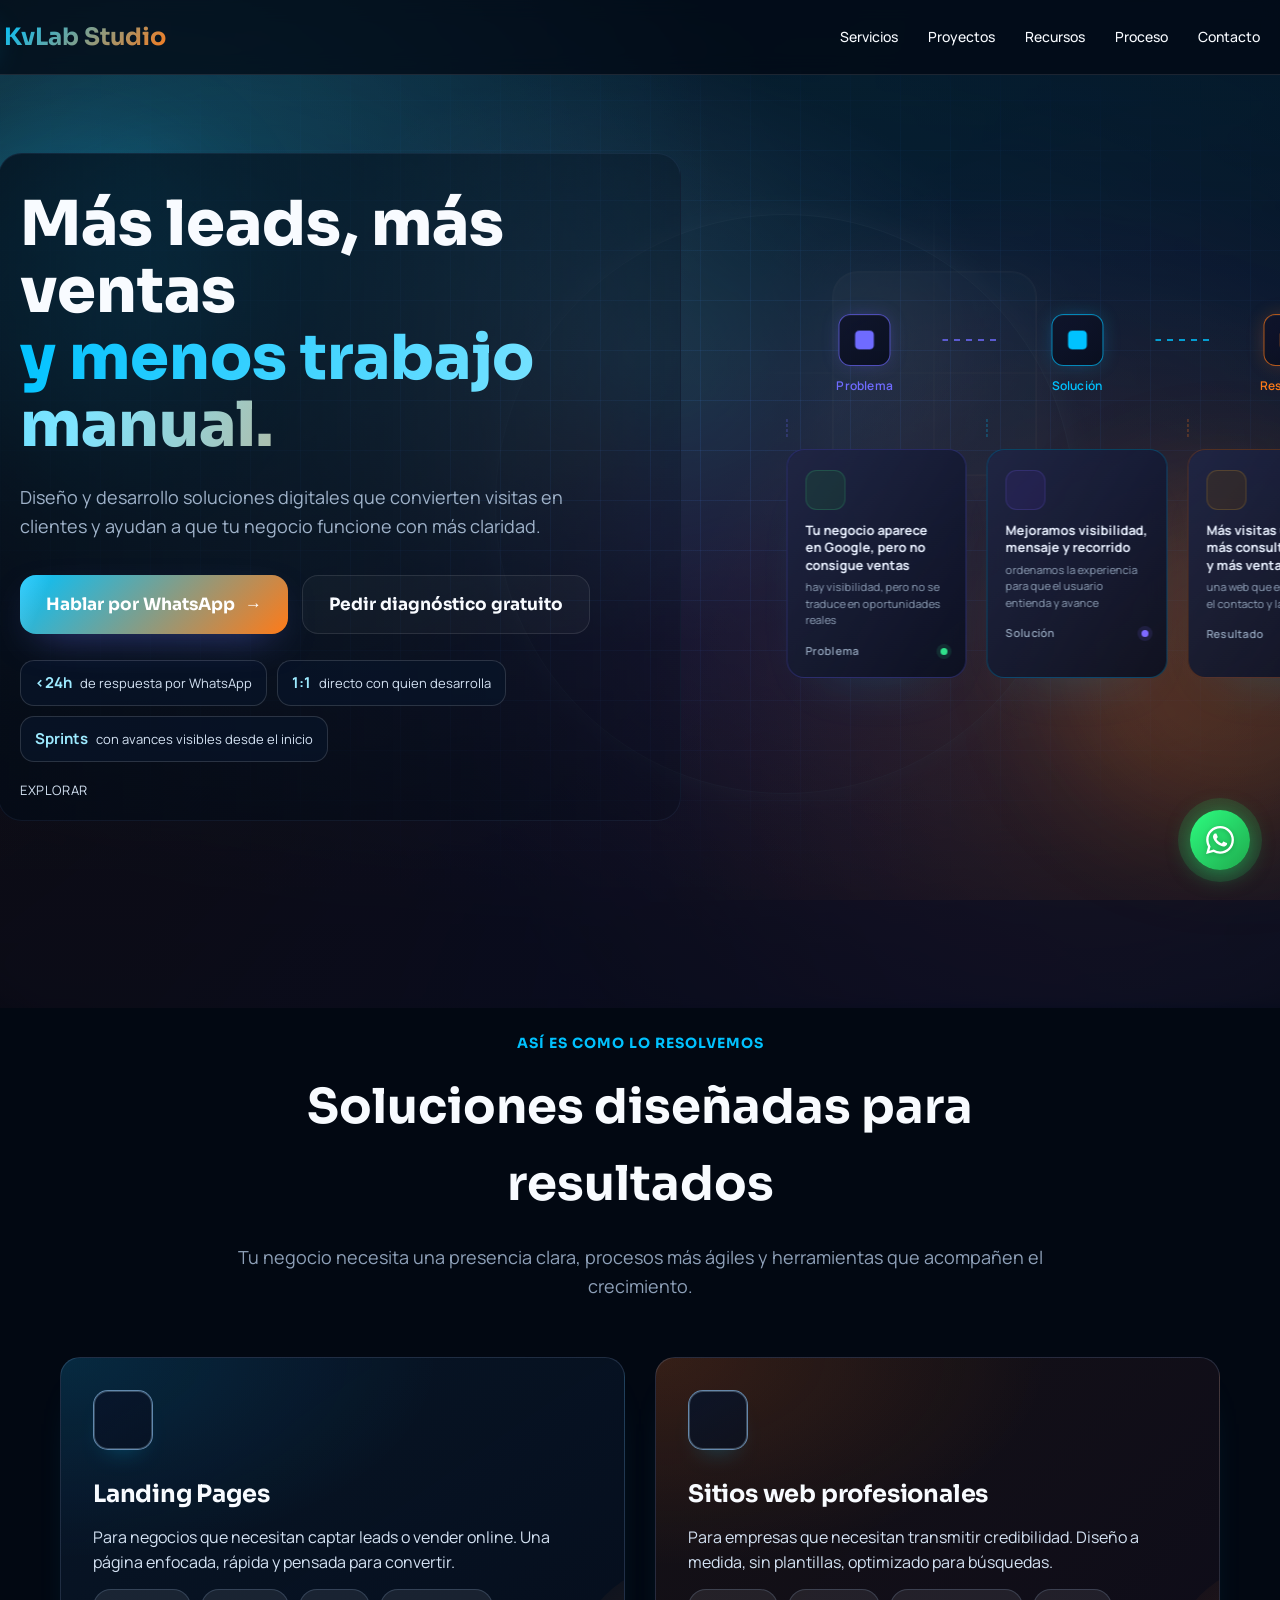
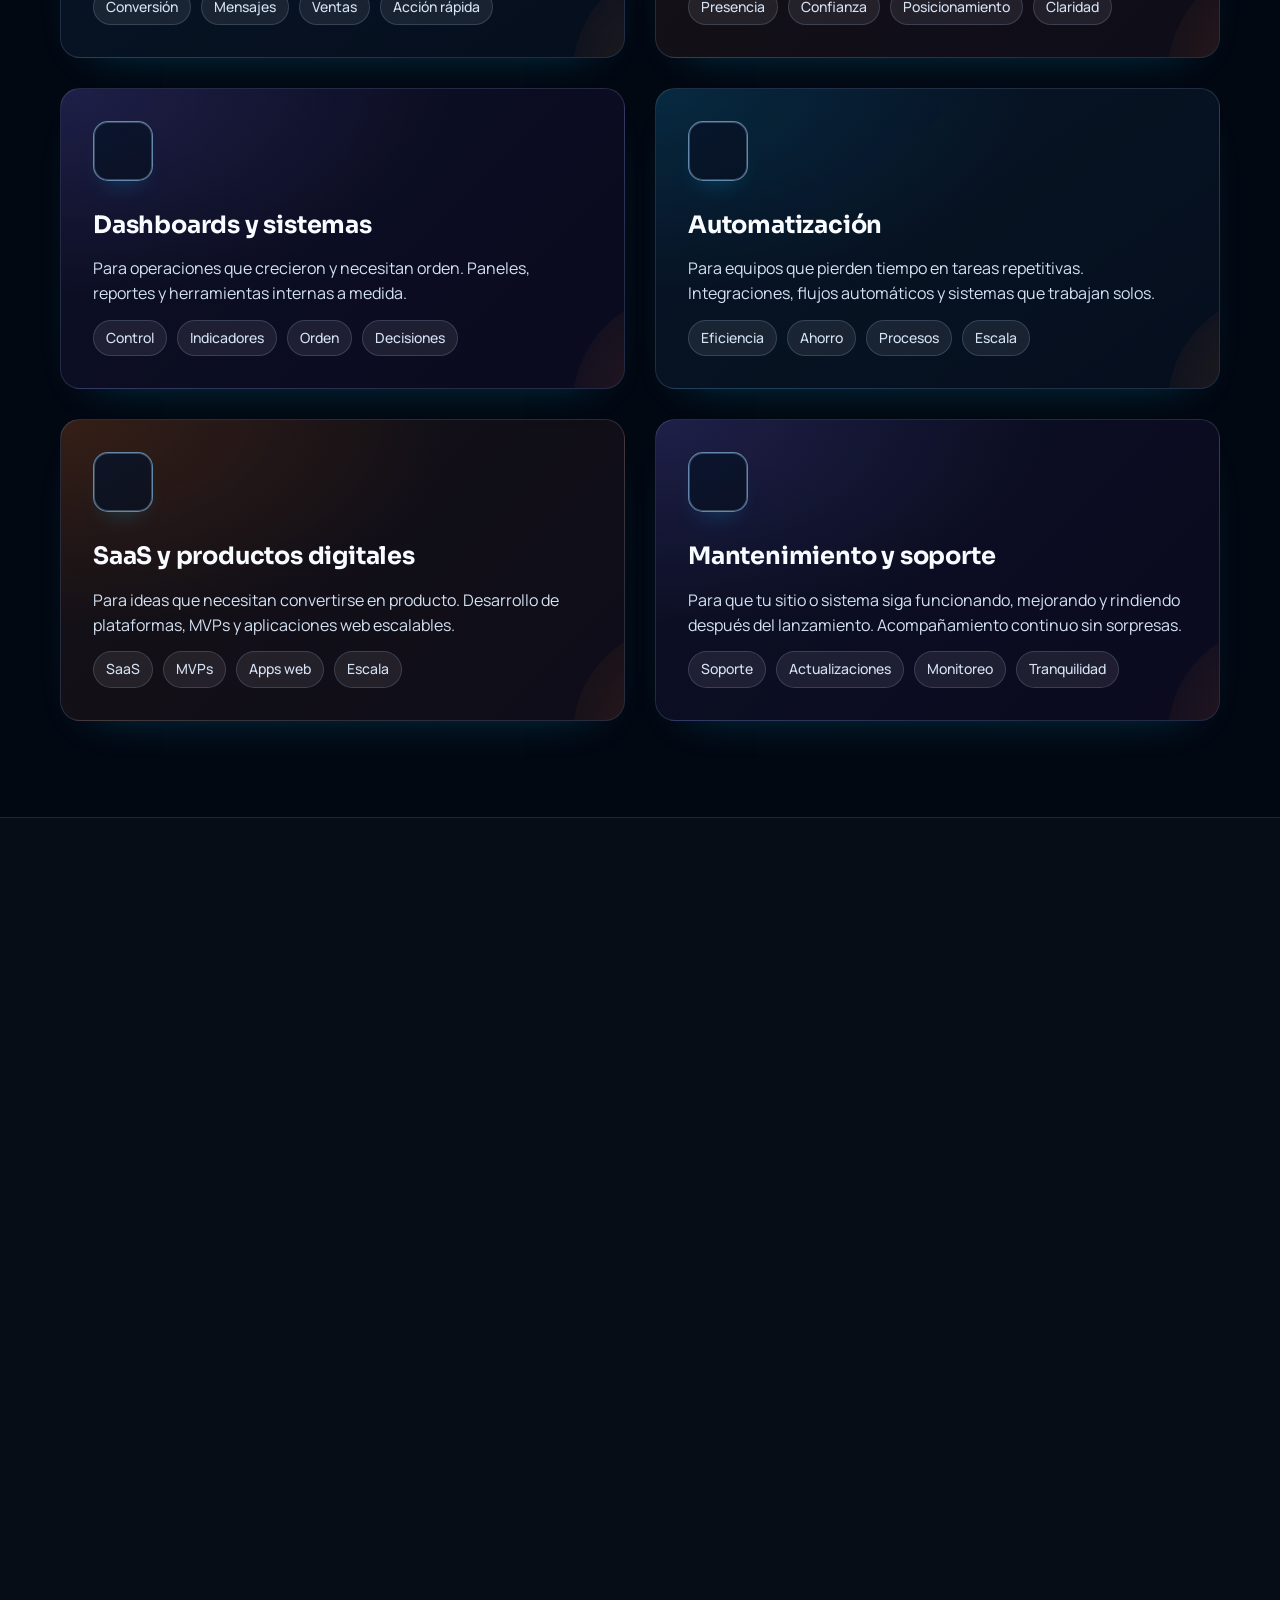
==== index.html @ 831f8405 "Harden contact form deployment" ====
﻿<!DOCTYPE html>
<html lang="es">
<head>
    <meta charset="UTF-8">
    <meta name="viewport" content="width=device-width, initial-scale=1.0">
    <title>Desarrollo web y landing pages en Buenos Aires | KvLab Studio</title>
    <meta name="description" content="Diseño y desarrollo de landing pages, sitios web, SaaS, sistemas digitales y soporte para negocios en Buenos Aires y Argentina. Respuesta en menos de 24 horas.">
    <meta name="robots" content="index, follow">
    <meta name="theme-color" content="#020617">
    <meta name="author" content="José Vargas, KvLab Studio">
    <link rel="canonical" href="https://kvlabstudio.com/">

    <!-- Open Graph -->
    <meta property="og:type" content="website">
    <meta property="og:locale" content="es_AR">
    <meta property="og:site_name" content="KvLab Studio">
    <meta property="og:title" content="Desarrollo web y landing pages en Buenos Aires | KvLab Studio">
    <meta property="og:description" content="Diseño y desarrollo de landing pages, sitios web, SaaS, sistemas digitales y soporte para negocios en Buenos Aires y Argentina. Respuesta en menos de 24 horas.">
    <meta property="og:url" content="https://kvlabstudio.com/">
    <meta property="og:image" content="https://kvlabstudio.com/images/og-kvlabstudio.png">
    <meta property="og:image:alt" content="KvLab Studio, desarrollo web, landing pages, SaaS y sistemas para negocios">
    <meta property="og:image:type" content="image/png">
    <meta property="og:image:width" content="1200">
    <meta property="og:image:height" content="630">

    <!-- Twitter -->
    <meta name="twitter:card" content="summary_large_image">
    <meta name="twitter:title" content="Desarrollo web y landing pages en Buenos Aires | KvLab Studio">
    <meta name="twitter:description" content="Diseño y desarrollo de landing pages, sitios web, SaaS, sistemas digitales y soporte para negocios en Buenos Aires y Argentina. Respuesta en menos de 24 horas.">
    <meta name="twitter:url" content="https://kvlabstudio.com/">
    <meta name="twitter:image" content="https://kvlabstudio.com/images/og-kvlabstudio.png">

    <meta name="format-detection" content="telephone=no">
    <link rel="icon" type="image/svg+xml" href="/images/kvlab-mark.svg">
    <link rel="shortcut icon" href="/images/kvlab-mark.svg">
    <link rel="apple-touch-icon" href="/images/kvlab-mark.svg">
    <link rel="sitemap" type="application/xml" title="Sitemap" href="/sitemap.xml">
    <link rel="preload" href="/fonts/manrope-latin.woff2" as="font" type="font/woff2" crossorigin>
    <link rel="preload" href="/fonts/sora-latin.woff2" as="font" type="font/woff2" crossorigin>
    <link rel="stylesheet" href="css/phosphor-regular.css">
    <link rel="stylesheet" href="css/styles.css">

    <!-- Google Analytics 4 -->
    <script async src="https://www.googletagmanager.com/gtag/js?id=G-ME85J1FH9J"></script>
    <script src="js/head.js"></script>

    <!-- Schema.org -->
    <script type="application/ld+json">
    {
      "@context": "https://schema.org",
      "@type": "ProfessionalService",
      "@id": "https://kvlabstudio.com/#professional-service",
      "name": "KvLab Studio",
      "url": "https://kvlabstudio.com/",
      "image": "https://kvlabstudio.com/images/og-kvlabstudio.png",
      "logo": "https://kvlabstudio.com/images/kvlab-mark.svg",
      "description": "Diseño y desarrollo de landing pages, sitios web, dashboards y automatizaciones para negocios en Buenos Aires y Argentina.",
      "telephone": "+54 9 11 2277-3720",
      "email": "hola@kvlabstudio.com",
      "address": {
        "@type": "PostalAddress",
        "addressLocality": "Buenos Aires",
        "addressCountry": "AR"
      },
      "founder": {
        "@type": "Person",
        "name": "José Vargas"
      },
      "contactPoint": {
        "@type": "ContactPoint",
        "telephone": "+54 9 11 2277-3720",
        "contactType": "sales",
        "availableLanguage": ["es"]
      },
      "serviceType": [
        "Desarrollo Web",
        "Landing Pages",
        "Sitios Web Profesionales",
        "Dashboards y sistemas",
        "Automatización",
        "SaaS y productos digitales",
        "Mantenimiento y soporte",
        "Optimización de procesos"
      ],
      "areaServed": [
        { "@type": "City", "name": "Buenos Aires" },
        { "@type": "Country", "name": "Argentina" },
        { "@type": "Country", "name": "Chile" },
        { "@type": "Country", "name": "Colombia" },
        { "@type": "Country", "name": "México" }
      ],
      "hasOfferCatalog": {
        "@type": "OfferCatalog",
        "name": "Servicios de KvLab Studio",
        "itemListElement": [
          { "@type": "Offer", "itemOffered": { "@type": "Service", "name": "Landing Pages" } },
          { "@type": "Offer", "itemOffered": { "@type": "Service", "name": "Sitios web profesionales" } },
          { "@type": "Offer", "itemOffered": { "@type": "Service", "name": "Dashboards y sistemas" } },
          { "@type": "Offer", "itemOffered": { "@type": "Service", "name": "Automatización de procesos" } },
          { "@type": "Offer", "itemOffered": { "@type": "Service", "name": "SaaS y productos digitales" } },
          { "@type": "Offer", "itemOffered": { "@type": "Service", "name": "Mantenimiento y soporte" } }
        ]
      },
      "sameAs": [
        "https://github.com/jrvmdev",
        "https://x.com/KvLabStudio",
        "https://www.instagram.com/kvlabstudio"
      ]
    }
    </script>
</head>
<body>
    <a class="skip-link" href="#main-content">Saltar al contenido principal</a>
    <nav aria-label="Navegación principal">
        <div class="nav-content">
            <a class="brand-lockup" href="#main-content" aria-label="Ir al inicio de KvLab Studio">
                <img class="brand-mark" src="/images/kvlab-mark.svg" alt="" aria-hidden="true" width="34" height="34">
                <span class="logo logo--full">KvLab Studio</span>
                <span class="logo logo--mobile">KvLab Studio</span>
                <span class="logo logo--compact">KvLab</span>
            </a>
            <ul class="nav-links">
                <li><a href="servicios.html">Servicios</a></li>
                <li><a href="#portfolio">Proyectos</a></li>
                <li><a href="recursos.html">Recursos</a></li>
                <li><a href="#proceso">Proceso</a></li>
                <li><a href="#contacto">Contacto</a></li>
            </ul>
            <button type="button" aria-label="Abrir menú" aria-expanded="false" class="mobile-menu-btn">&#9776;</button>
        </div>
    </nav>

    <main id="main-content">

    <!-- ===================== HERO ===================== -->
    <section class="hero">
        <div class="hero-grid"></div>
        <div class="hero-cinematic-bg" aria-hidden="true">
            <div class="hero-aurora"></div>
            <div class="hero-electric-arcs">
                <span class="hero-electric-arc hero-electric-arc--a"></span>
                <span class="hero-electric-arc hero-electric-arc--b"></span>
                <span class="hero-electric-arc hero-electric-arc--c"></span>
            </div>
            <div class="hero-power-core hero-power-core--main"></div>
            <div class="hero-power-core hero-power-core--secondary"></div>
            <div class="hero-power-pulse hero-power-pulse--a"></div>
            <div class="hero-power-pulse hero-power-pulse--b"></div>
            <div class="hero-power-pulse hero-power-pulse--c"></div>
            <div class="hero-power-sparks">
                <span class="hero-spark hero-spark--a"></span>
                <span class="hero-spark hero-spark--b"></span>
                <span class="hero-spark hero-spark--c"></span>
                <span class="hero-spark hero-spark--d"></span>
                <span class="hero-spark hero-spark--e"></span>
                <span class="hero-spark hero-spark--f"></span>
            </div>
            <div class="hero-power-scan"></div>
            <div class="hero-vignette"></div>
        </div>
        <div class="container">
            <div class="hero-layout">
                <div class="hero-content">
                    <h1>
                        Más leads, más ventas<br>
                        <span class="gradient-text">y menos trabajo manual.</span>
                    </h1>
                    <p>Diseño y desarrollo soluciones digitales que convierten visitas en clientes y ayudan a que tu negocio funcione con más claridad.</p>
                    <div class="cta-buttons">
                        <a href="https://wa.me/5491122773720?text=Hola%2C%20quiero%20mejorar%20mi%20negocio%20con%20una%20soluci%C3%B3n%20digital" class="btn btn-primary js-obf-wa" data-n="5491122773720" data-m="Hola, quiero mejorar mi negocio con una solución digital">
                            Hablar por WhatsApp
                            <span>&rarr;</span>
                        </a>
                        <a href="#contacto" class="btn btn-secondary">
                            Pedir diagnóstico gratuito
                        </a>
                    </div>
                    <div class="hero-proof" aria-label="Puntos clave de valor">
                        <div class="hero-proof-item"><strong>&lt;24h</strong><span>de respuesta por WhatsApp</span></div>
                        <div class="hero-proof-item"><strong>1:1</strong><span>directo con quien desarrolla</span></div>
                        <div class="hero-proof-item"><strong>Sprints</strong><span>con avances visibles desde el inicio</span></div>
                    </div>
                    <a class="hero-scroll-cue" href="#servicios" aria-label="Ir a servicios">
                        <span>Explorar</span>
                        <i class="ph ph-arrow-down"></i>
                    </a>
                </div>
                <aside class="hero-showcase" aria-label="Resumen de proyectos y disponibilidad">
                    <div class="hero-node-row" aria-hidden="true">
                        <div class="hero-node-col">
                            <div class="hero-system-mini-node hero-system-mini-node--client">
                                <span class="hero-system-mini-node__halo"></span>
                                <span class="hero-system-mini-node__outer"></span>
                                <span class="hero-system-mini-node__inner"></span>
                            </div>
                            <span class="hero-system-mini-label">Problema</span>
                        </div>
                        <div class="hero-node-connector hero-node-connector--a"></div>
                        <div class="hero-node-col">
                            <div class="hero-system-mini-node hero-system-mini-node--system">
                                <span class="hero-system-mini-node__halo"></span>
                                <span class="hero-system-mini-node__outer"></span>
                                <span class="hero-system-mini-node__inner"></span>
                            </div>
                            <span class="hero-system-mini-label">Solución</span>
                        </div>
                        <div class="hero-node-connector hero-node-connector--b"></div>
                        <div class="hero-node-col">
                            <div class="hero-system-mini-node hero-system-mini-node--result">
                                <span class="hero-system-mini-node__halo"></span>
                                <span class="hero-system-mini-node__outer"></span>
                                <span class="hero-system-mini-node__inner"></span>
                            </div>
                            <span class="hero-system-mini-label">Resultado</span>
                        </div>
                    </div>

                    <div class="hero-card-grid">
                        <div class="hero-card-col">
                            <div class="hero-card-line hero-card-line--problem"></div>
                            <article class="hero-badge-card hero-badge-card--problem glass-card-hero">
                                <span class="hero-badge-icon hero-badge-icon--success"><i class="ph ph-check"></i></span>
                                <div class="hero-badge-copy">
                                    <strong>Tu negocio aparece en Google, pero no consigue ventas</strong>
                                    <span>hay visibilidad, pero no se traduce en oportunidades reales</span>
                                </div>
                                <div class="hero-badge-card-footer">
                                    <span class="hero-badge-label hero-badge-label--problem">Problema</span>
                                    <span class="hero-badge-pulse hero-badge-pulse--success"></span>
                                </div>
                            </article>
                        </div>

                        <div class="hero-card-col">
                            <div class="hero-card-line hero-card-line--solution"></div>
                            <article class="hero-badge-card hero-badge-card--solution glass-card-hero">
                                <span class="hero-badge-icon hero-badge-icon--primary"><i class="ph ph-file-text"></i></span>
                                <div class="hero-badge-copy">
                                    <strong>Mejoramos visibilidad, mensaje y recorrido</strong>
                                    <span>ordenamos la experiencia para que el usuario entienda y avance</span>
                                </div>
                                <div class="hero-badge-card-footer">
                                    <span class="hero-badge-label hero-badge-label--solution">Solución</span>
                                    <span class="hero-badge-pulse hero-badge-pulse--primary"></span>
                                </div>
                            </article>
                        </div>

                        <div class="hero-card-col">
                            <div class="hero-card-line hero-card-line--result"></div>
                            <article class="hero-badge-card hero-badge-card--result glass-card-hero">
                                <span class="hero-badge-icon hero-badge-icon--accent"><i class="ph ph-clock-countdown"></i></span>
                                <div class="hero-badge-copy">
                                    <strong>Más visitas útiles, más consultas y más ventas</strong>
                                    <span>una web que empuja mejor el contacto y la decisión</span>
                                </div>
                                <div class="hero-badge-card-footer">
                                    <span class="hero-badge-label hero-badge-label--result">Resultado</span>
                                    <span class="hero-badge-pulse hero-badge-pulse--accent"></span>
                                </div>
                            </article>
                        </div>
                    </div>
                </aside>
            </div>
        </div>
    </section>

    <!-- ===================== SERVICIOS ===================== -->
    <section class="section" id="servicios">
        <div class="container">
            <div class="section-header">
                <div class="section-tag">Así es como lo resolvemos</div>
                <h2>Soluciones diseñadas para resultados</h2>
                <p>Tu negocio necesita una presencia clara, procesos más ágiles y herramientas que acompañen el crecimiento.</p>
            </div>
            <div class="services-grid">
                <div class="service-card">
                    <div class="service-icon"><i class="ph ph-code"></i></div>
                    <h3>Landing Pages</h3>
                    <p>Para negocios que necesitan captar leads o vender online. Una página enfocada, rápida y pensada para convertir.</p>
                    <div class="service-chips"><span>Conversión</span><span>Mensajes</span><span>Ventas</span><span>Acción rápida</span></div>
                </div>

                <div class="service-card">
                    <div class="service-icon"><i class="ph ph-robot"></i></div>
                    <h3>Sitios web profesionales</h3>
                    <p>Para empresas que necesitan transmitir credibilidad. Diseño a medida, sin plantillas, optimizado para búsquedas.</p>
                    <div class="service-chips"><span>Presencia</span><span>Confianza</span><span>Posicionamiento</span><span>Claridad</span></div>
                </div>

                <div class="service-card">
                    <div class="service-icon"><i class="ph ph-gear-six"></i></div>
                    <h3>Dashboards y sistemas</h3>
                    <p>Para operaciones que crecieron y necesitan orden. Paneles, reportes y herramientas internas a medida.</p>
                    <div class="service-chips"><span>Control</span><span>Indicadores</span><span>Orden</span><span>Decisiones</span></div>
                </div>

                <div class="service-card">
                    <div class="service-icon"><i class="ph ph-layout"></i></div>
                    <h3>Automatización</h3>
                    <p>Para equipos que pierden tiempo en tareas repetitivas. Integraciones, flujos automáticos y sistemas que trabajan solos.</p>
                    <div class="service-chips"><span>Eficiencia</span><span>Ahorro</span><span>Procesos</span><span>Escala</span></div>
                </div>

                <div class="service-card">
                    <div class="service-icon"><i class="ph ph-rocket-launch"></i></div>
                    <h3>SaaS y productos digitales</h3>
                    <p>Para ideas que necesitan convertirse en producto. Desarrollo de plataformas, MVPs y aplicaciones web escalables.</p>
                    <div class="service-chips"><span>SaaS</span><span>MVPs</span><span>Apps web</span><span>Escala</span></div>
                </div>

                <div class="service-card">
                    <div class="service-icon"><i class="ph ph-shield-check"></i></div>
                    <h3>Mantenimiento y soporte</h3>
                    <p>Para que tu sitio o sistema siga funcionando, mejorando y rindiendo después del lanzamiento. Acompañamiento continuo sin sorpresas.</p>
                    <div class="service-chips"><span>Soporte</span><span>Actualizaciones</span><span>Monitoreo</span><span>Tranquilidad</span></div>
                </div>
            </div>
        </div>
    </section>

    <!-- ===================== PORTFOLIO ===================== -->
    <section class="section portfolio-section" id="portfolio">
        <div class="container">
            <div class="section-header">
                <h2>Proyectos reales con foco en resultados</h2>
                <p>Cada caso muestra el problema, la solución aplicada y el cambio que buscó generar en el negocio.</p>
            </div>
            <div class="portfolio-grid">

                <!-- Sentinl Commerce, destacado -->
                <article class="portfolio-card portfolio-card--featured portfolio-card--featured-static">
                    <div class="portfolio-media">
                        <img class="portfolio-image portfolio-image--sentinl" src="/images/sentinl-commerce.webp" alt="Sentinl Commerce, dashboard de alertas B2B" loading="lazy">
                        <div class="portfolio-state">Caso destacado · 2026</div>
                    </div>
                    <div class="portfolio-body">
                        <h3 class="portfolio-feature-title">Sentinl Commerce, inteligencia predictiva B2B</h3>
                        <p>Permite anticipar faltantes, priorizar acciones y responder más rápido con alertas automáticas y visibilidad clara del negocio.</p>
                        <div class="portfolio-tags portfolio-tags--featured">
                            <span>Menos quiebres</span><span>Alertas útiles</span><span>Decisiones rápidas</span><span>Control operativo</span><span>Escala</span>
                        </div>
                        <div class="portfolio-feature-summary">
                            <div class="portfolio-feature-summary__item">
                                <span>Problema</span>
                                <p>Seguimiento manual y reacción tardía.</p>
                            </div>
                            <div class="portfolio-feature-summary__item">
                                <span>Solución</span>
                                <p>Alertas claras y prioridades visibles.</p>
                            </div>
                            <div class="portfolio-feature-summary__item">
                                <span>Impacto</span>
                                <p>Más control con el mismo equipo.</p>
                            </div>
                        </div>
                        <a href="#contacto" class="portfolio-feature-cta">Quiero un sistema así</a>
                    </div>
                </article>

                <!-- Academia -->
                <article class="portfolio-card" data-project="academia" tabindex="0" aria-label="Abrir detalle de Academia">
                    <div class="portfolio-media">
                        <img class="portfolio-image" src="/images/academia.webp" alt="Academia, talento venezolano" loading="lazy">
                        <div class="portfolio-state">Academia · Scouting</div>
                    </div>
                    <div class="portfolio-body">
                        <h3>Academia, talento venezolano</h3>
                        <p>Una presencia digital clara para presentar talento con mayor confianza, mejor narrativa y una propuesta lista para compartir.</p>
                        <p class="portfolio-note">Ideal para mostrar oferta, generar confianza rápida y compartir la propuesta sin depender de explicaciones manuales.</p>
                        <div class="portfolio-tags"><span>Presentación clara</span><span>Mejor narrativa</span><span>Confianza inicial</span></div>
                        <button type="button" class="portfolio-trigger">Ver detalle del caso</button>
                    </div>
                </article>

                <!-- Sentinl Narrativa -->
                <article class="portfolio-card" data-project="sentinl-narrativa" tabindex="0" aria-label="Abrir detalle de Sentinl Narrativa">
                    <div class="portfolio-media">
                        <img class="portfolio-image" src="/images/sentinl-narrativa.webp" alt="Sentinl Narrativa, brand scan en tiempo real" loading="lazy">
                        <div class="portfolio-state">Brand Scan · Live</div>
                    </div>
                    <div class="portfolio-body">
                        <h3>Sentinl Narrativa, brand scan en tiempo real</h3>
                        <p>Centraliza señales del mercado para detectar tendencias, entender contexto y actuar con información más útil.</p>
                        <div class="portfolio-tags">
                            <span>Contexto en vivo</span><span>Lectura rápida</span><span>Señales útiles</span><span>Monitoreo continuo</span>
                        </div>
                        <button type="button" class="portfolio-trigger">Ver detalle del caso</button>
                    </div>
                </article>

                <!-- Threat Intelligence -->
                <article class="portfolio-card" data-project="threat-intelligence" tabindex="0" aria-label="Abrir detalle de Threat Intelligence">
                    <div class="portfolio-media">
                        <img class="portfolio-image" src="/images/threat-intelligence.webp" alt="Threat Intelligence, mapa de amenazas en vivo" loading="lazy">
                        <div class="portfolio-state">Mapa en vivo</div>
                    </div>
                    <div class="portfolio-body">
                        <h3>Threat Intelligence, mapa de amenazas en vivo</h3>
                        <p>Convierte grandes volúmenes de información en una lectura clara para monitorear, priorizar y decidir más rápido.</p>
                        <div class="portfolio-tags"><span>Visibilidad en vivo</span><span>Priorización</span><span>Lectura clara</span></div>
                        <button type="button" class="portfolio-trigger">Ver detalle del caso</button>
                    </div>
                </article>

                <!-- Clínica Dental -->
                <article class="portfolio-card" data-project="clinica-dental" tabindex="0" aria-label="Abrir detalle de Clínica Dental">
                    <div class="portfolio-media">
                        <img class="portfolio-image" src="/images/clinica-dental.webp" alt="Clínica Dental, landing de alta conversión" loading="lazy">
                        <div class="portfolio-state">Landing · Salud</div>
                    </div>
                    <div class="portfolio-body">
                        <h3>Clínica Dental, turnos y captación</h3>
                        <p>Una landing enfocada en generar consultas, ordenar la decisión del usuario y facilitar la reserva de turnos.</p>
                        <p class="portfolio-note">Pensada para que el paciente entienda rápido, confíe y llegue al contacto sin perderse en el camino.</p>
                        <div class="portfolio-tags"><span>Más consultas</span><span>Turnos simples</span><span>SEO local</span></div>
                        <button type="button" class="portfolio-trigger">Ver detalle del caso</button>
                    </div>
                </article>

                <!-- Propi360 -->
                <article class="portfolio-card" data-project="propi360" tabindex="0" aria-label="Abrir detalle de Propi360">
                    <div class="portfolio-media">
                        <img class="portfolio-image" src="/images/propi360.webp" alt="Propi360, panel multi-tenant con métricas" loading="lazy">
                        <div class="portfolio-state">Multi-tenant · Admin</div>
                    </div>
                    <div class="portfolio-body">
                        <h3>Propi360, panel multi-tenant</h3>
                        <p>Reúne métricas clave y tareas operativas en un solo lugar para dar visibilidad y mejorar la gestión diaria.</p>
                        <div class="portfolio-tags"><span>Visibilidad total</span><span>Gestión diaria</span><span>Control centralizado</span></div>
                        <button type="button" class="portfolio-trigger">Ver detalle del caso</button>
                    </div>
                </article>

                <!-- Arcana Noir -->
                <article class="portfolio-card" data-project="arcana-noir" tabindex="0" aria-label="Abrir detalle de Arcana Noir">
                    <div class="portfolio-media">
                        <img class="portfolio-image" src="/images/arcana-noir.webp" alt="Arcana Noir, landing premium de tarot" loading="lazy">
                        <div class="portfolio-state">Landing · Boutique</div>
                    </div>
                    <div class="portfolio-body">
                        <h3>Arcana Noir, tarot premium</h3>
                        <p>Una experiencia premium que transmite valor, diferencia la marca y convierte interés en conversaciones.</p>
                        <div class="portfolio-tags"><span>Marca premium</span><span>Más confianza</span><span>Conversaciones directas</span></div>
                        <button type="button" class="portfolio-trigger">Ver detalle del caso</button>
                    </div>
                </article>

                <!-- Elite Voyages -->
                <article class="portfolio-card" data-project="elite-voyages" tabindex="0" aria-label="Abrir detalle de Elite Voyages">
                    <div class="portfolio-media">
                        <img class="portfolio-image" src="/images/elite-voyages.webp" alt="Elite Voyages, landing de agencia de viajes" loading="lazy">
                        <div class="portfolio-state">Landing · Travel</div>
                    </div>
                    <div class="portfolio-body">
                        <h3>Elite Voyages, agencia boutique</h3>
                        <p>Una propuesta premium orientada a captar leads de mayor intención con un recorrido claro y confiable.</p>
                        <div class="portfolio-tags"><span>Leads premium</span><span>Recorrido claro</span><span>Confianza rápida</span></div>
                        <button type="button" class="portfolio-trigger">Ver detalle del caso</button>
                    </div>
                </article>

                <!-- NeuroBalance -->
                <article class="portfolio-card" data-project="neuro-balance" tabindex="0" aria-label="Abrir detalle de NeuroBalance">
                    <div class="portfolio-media">
                        <img class="portfolio-image" src="/images/neuro_balance.webp" alt="NeuroBalance, landing de bienestar mental" loading="lazy">
                        <div class="portfolio-state">Landing · Wellness</div>
                    </div>
                    <div class="portfolio-body">
                        <h3>NeuroBalance, tomos de bienestar mental</h3>
                        <p>Una landing pensada para vender guías digitales con narrativa clara, confianza y CTA directo a WhatsApp.</p>
                        <div class="portfolio-tags"><span>Venta digital</span><span>CTA directo</span><span>Narrativa clara</span></div>
                        <button type="button" class="portfolio-trigger">Ver detalle del caso</button>
                    </div>
                </article>
            </div>
        </div>
    </section>

    <div class="portfolio-modal" id="portfolioModal" aria-hidden="true">
        <div class="portfolio-modal__backdrop" data-modal-close></div>
        <div class="portfolio-modal__dialog" role="dialog" aria-modal="true" aria-labelledby="portfolioModalTitle">
            <button type="button" class="portfolio-modal__close" data-modal-close aria-label="Cerrar detalle del proyecto">
                <i class="ph ph-x"></i>
            </button>
            <div class="portfolio-modal__topline" id="portfolioModalState"></div>
            <h3 id="portfolioModalTitle"></h3>
            <p class="portfolio-modal__summary" id="portfolioModalSummary"></p>
            <div class="portfolio-modal__grid">
                <div>
                    <span class="portfolio-modal__label">Problema</span>
                    <p id="portfolioModalProblem"></p>
                </div>
                <div>
                    <span class="portfolio-modal__label">Solución</span>
                    <p id="portfolioModalSolution"></p>
                </div>
                <div>
                    <span class="portfolio-modal__label">Resultado</span>
                    <p id="portfolioModalResult"></p>
                </div>
            </div>
            <div class="portfolio-modal__actions">
                <a id="portfolioModalLink" class="btn btn-secondary" target="_blank" rel="noopener noreferrer" hidden>Visitar proyecto</a>
                <a href="#contacto" class="btn btn-primary" data-modal-close>Quiero algo así</a>
            </div>
        </div>
    </div>

    <!-- ===================== PROCESO ===================== -->
    <section class="section process-section" id="proceso">
        <div class="container">
                <div class="section-header">
                    <div class="section-tag">Esto es lo que cambia</div>
                    <h2>¿Qué cambia cuando trabajás con nosotros?</h2>
                    <p>El impacto se ve en captación, ventas, organización y capacidad para decidir mejor, con ejemplos concretos del tipo de trabajo que hacemos.</p>
                </div>
                <div class="process-grid">
                    <div class="process-step">
                        <div class="step-number">01</div>
                        <h3>Más leads cualificados</h3>
                        <p>Tu propuesta se entiende mejor desde el primer scroll, y el contacto llega con más intención de compra en lugar de solo preguntar precio.</p>
                    </div>
                    <div class="process-step">
                        <div class="step-number">02</div>
                        <h3>Más ventas sin aumentar esfuerzo</h3>
                        <p>La web y los procesos trabajan a favor del negocio para convertir mejor con el mismo equipo, como en casos orientados a reservas y captación.</p>
                    </div>
                    <div class="process-step">
                        <div class="step-number">03</div>
                        <h3>Procesos más rápidos y organizados</h3>
                        <p>Menos tareas repetitivas, menos errores y más tiempo para enfocarse en crecer, con alertas y automatizaciones que reducen trabajo manual.</p>
                    </div>
                    <div class="process-step">
                        <div class="step-number">04</div>
                        <h3>Información clara para tomar decisiones</h3>
                        <p>Mayor visibilidad del negocio para actuar con criterio y no por intuición, centralizando métricas y prioridades en un solo lugar.</p>
                    </div>
                </div>
        </div>
    </section>

    <!-- ===================== SOBRE ===================== -->
    <section class="section about-section" id="sobre">
        <div class="container">
            <div class="about-content">
                <div class="about-text">
                    <div class="section-tag">Enfoque</div>
                    <h2>Trabajo directo para negocios que necesitan claridad y resultados</h2>
                    <p>Soy José Vargas, desarrollador en Buenos Aires, y trabajo con negocios que necesitan vender mejor, ordenar la operación y avanzar con una presencia digital más sólida.</p>
                    <p>Mi enfoque combina criterio de negocio, ejecución cuidada y un proceso claro para que cada entrega tenga sentido comercial antes de sumar complejidad técnica.</p>
                    <div class="about-features">
                        <div class="about-feature">
                            <span class="feature-icon"><i class="ph ph-check"></i></span>
                            <span>Soluciones pensadas para atraer clientes y mejorar resultados</span>
                        </div>
                        <div class="about-feature">
                            <span class="feature-icon"><i class="ph ph-check"></i></span>
                            <span>Sistemas que optimizan tu negocio y reducen tareas manuales</span>
                        </div>
                        <div class="about-feature">
                            <span class="feature-icon"><i class="ph ph-check"></i></span>
                            <span>Un proceso claro, con foco en prioridades y decisiones concretas</span>
                        </div>
                        <div class="about-feature">
                            <span class="feature-icon"><i class="ph ph-check"></i></span>
                            <span>Comunicación directa y seguimiento cercano en cada etapa</span>
                        </div>
                    </div>
                </div>
                <div class="about-images">
                    <div class="about-placeholder">
                        <div class="about-gridfx" aria-hidden="true"></div>
                        <div class="about-circuit-layer" aria-hidden="true">
                            <span class="about-circuit about-circuit--h1"></span>
                            <span class="about-circuit about-circuit--h2"></span>
                            <span class="about-circuit about-circuit--h3"></span>
                            <span class="about-circuit about-circuit--v1"></span>
                            <span class="about-circuit about-circuit--v2"></span>
                            <span class="about-circuit about-circuit--v3"></span>
                            <span class="about-circuit about-circuit--diag1"></span>
                            <span class="about-circuit about-circuit--diag2"></span>
                            <span class="about-circuit-node about-circuit-node--a"></span>
                            <span class="about-circuit-node about-circuit-node--b"></span>
                            <span class="about-circuit-node about-circuit-node--c"></span>
                            <span class="about-circuit-node about-circuit-node--d"></span>
                            <span class="about-circuit-node about-circuit-node--e"></span>
                        </div>
                        <div class="about-glow about-glow--a" data-depth="0.06" aria-hidden="true"></div>
                        <div class="about-glow about-glow--b" data-depth="0.1" aria-hidden="true"></div>
                        <div class="about-pill about-pill--left" data-depth="0.18">Entregas por etapas</div>
                        <div class="about-pill about-pill--right" data-depth="0.14">Arquitectura escalable</div>
                        <div class="about-orbit about-orbit--outer" data-depth="0.1" aria-hidden="true">
                            <span class="orbit-node orbit-node--a"></span>
                            <span class="orbit-node orbit-node--b"></span>
                        </div>
                        <div class="about-orbit about-orbit--inner" data-depth="0.13" aria-hidden="true"></div>
                        <div class="about-core" data-depth="0.22">
                            <div class="chip-shell" aria-hidden="true">
                                <div class="chip-halo"></div>
                                <div class="chip-core"><div class="chip-grid"></div></div>
                                <div class="chip-pins chip-pins--top"></div>
                                <div class="chip-pins chip-pins--right"></div>
                                <div class="chip-pins chip-pins--bottom"></div>
                                <div class="chip-pins chip-pins--left"></div>
                            </div>
                        </div>
                        <div class="about-status about-status--left" data-depth="0.12">
                            <span>Velocidad de entrega</span>
                            <strong>92%</strong>
                            <div class="status-bar"><b class="status-bar__fill status-bar__fill--delivery"></b></div>
                        </div>
                        <div class="about-status about-status--right" data-depth="0.16">
                            <span>QA antes de publicar</span>
                            <strong>QA+</strong>
                            <div class="status-bar"><b class="status-bar__fill status-bar__fill--qa"></b></div>
                        </div>
                        <div class="about-micro-metrics" data-depth="0.09">
                            <div><strong>&lt;24h</strong><span>respuesta en días hábiles</span></div>
                            <div><strong>QA+</strong><span>validación técnica antes de publicar</span></div>
                            <div><strong>1:1</strong><span>seguimiento directo durante el proyecto</span></div>
                        </div>
                    </div>
                </div>
            </div>
        </div>
    </section>

    <!-- ===================== FAQ ===================== -->
    <section class="section faq-section">
        <div class="container">
            <div class="section-header">
                <div class="section-tag">FAQ</div>
                <h2>Preguntas frecuentes</h2>
                <p>Respuestas breves para avanzar con claridad y sin fricción.</p>
            </div>
            <div class="faq-grid">
                <div class="faq-item">
                    <h3>¿Cuánto tiempo toma desarrollar un proyecto?</h3>
                    <p>Depende del alcance. En la primera conversación te indico qué conviene hacer primero, cuánto puede tomar y cómo priorizar para ver resultados antes.</p>
                </div>
                <div class="faq-item">
                    <h3>¿Cómo funciona el proceso de cotización?</h3>
                    <p>Analizo tu caso, detecto oportunidades de mejora y te propongo un camino claro con alcance, tiempos y próximos pasos.</p>
                </div>
                <div class="faq-item">
                    <h3>¿Ofrecés soporte después del lanzamiento?</h3>
                    <p>Sí. Acompaño la implementación para que la solución siga funcionando, mejorando y generando resultados.</p>
                </div>
                <div class="faq-item">
                    <h3>¿Trabajás con startups o solo con empresas grandes?</h3>
                    <p>Trabajo con vos si necesitás mejorar tu presencia digital, captar más clientes o ganar eficiencia operativa.</p>
                </div>
                <div class="faq-item">
                    <h3>¿Qué tipo de soluciones desarrollás?</h3>
                    <p>Landing pages, sitios web profesionales, dashboards, sistemas internos, automatizaciones, SaaS, productos digitales, mantenimiento y soporte orientados a ventas, control y optimización.</p>
                </div>
                <div class="faq-item">
                    <h3>¿Puedo ver el progreso durante el desarrollo?</h3>
                    <p>Sí. Vas viendo avances claros, decisiones importantes y próximos pasos para que el proyecto mantenga dirección y velocidad.</p>
                </div>
            </div>
        </div>
    </section>

    <!-- ===================== CONTACTO ===================== -->
    <section class="cta-section" id="contacto">
        <div class="container">
            <div class="contact-wrapper">
                <div class="contact-info">
                    <h2>Contame qué querés mejorar y te digo por dónde empezar.</h2>
                    <p>Revisamos tu caso, detectamos oportunidades concretas y definimos el primer paso con criterio de negocio.</p>
                    <div class="contact-methods">
                        <div class="contact-method">
                            <span class="method-icon"><i class="ph ph-envelope-simple"></i></span>
                            <div>
                                <div class="method-label">Email</div>
                                <a href="mailto:hola@kvlabstudio.com" class="js-obf-email" data-u="hola" data-d="kvlabstudio" data-t="com">hola@kvlabstudio.com</a>
                            </div>
                        </div>
                        <div class="contact-method">
                            <span class="method-icon"><i class="ph ph-whatsapp-logo"></i></span>
                            <div>
                                <div class="method-label">WhatsApp</div>
                                <a href="https://wa.me/5491122773720" class="js-obf-wa" data-n="5491122773720">Abrir chat directo</a>
                            </div>
                        </div>
                        <div class="contact-method">
                            <span class="method-icon"><i class="ph ph-clock"></i></span>
                            <div>
                                <div class="method-label">Tiempo de respuesta</div>
                                <span>Menos de 24 horas hábiles</span>
                            </div>
                        </div>
                        <div class="contact-method">
                            <span class="method-icon"><i class="ph ph-map-pin"></i></span>
                            <div>
                                <div class="method-label">Base</div>
                                <span>Buenos Aires, Argentina</span>
                            </div>
                        </div>
                    </div>
                </div>
                <div class="contact-form-container">
                    <form class="contact-form" id="contactForm">
                        <div class="form-group">
                            <label for="name">Nombre completo</label>
                            <input type="text" id="name" name="name" required placeholder="Tu nombre" autocomplete="name">
                        </div>
                        <div class="form-group">
                            <label for="email">Email</label>
                            <input type="email" id="email" name="email" required placeholder="tu@email.com" autocomplete="email">
                        </div>
                        <div class="form-group">
                            <label for="phone">Teléfono (opcional)</label>
                            <input type="tel" id="phone" name="phone" placeholder="+54 9 11 2277-3720" autocomplete="tel">
                        </div>
                        <div class="form-group">
                            <label for="project">Contame sobre tu proyecto</label>
                            <textarea id="project" name="project" rows="5" required placeholder="Describí tu idea, objetivos y cualquier detalle relevante..." autocomplete="off"></textarea>
                        </div>
                        <input type="text" id="website" name="website" autocomplete="off" tabindex="-1" hidden>
                        <button type="submit" class="btn btn-primary btn-block">
                            Enviar consulta
                            <span>&rarr;</span>
                        </button>
                        <p class="form-note">Respuesta en menos de 24h</p>
                        <p class="form-status" id="formStatus" role="status" aria-live="polite" hidden></p>
                    </form>
                </div>
            </div>
        </div>
    </section>

    <!-- WhatsApp Floating Button, ofuscado -->
    <a href="https://wa.me/5491122773720?text=Hola%2C%20quiero%20mejorar%20mi%20negocio%20con%20una%20soluci%C3%B3n%20digital" class="whatsapp-float js-obf-wa-float" data-n="5491122773720" data-m="Hola%2C%20quiero%20mejorar%20mi%20negocio%20con%20una%20soluci%C3%B3n%20digital" target="_blank" rel="noopener noreferrer" aria-label="Contactar por WhatsApp">
        <svg xmlns="http://www.w3.org/2000/svg" width="28" height="28" viewBox="0 0 24 24" fill="white"><path d="M17.472 14.382c-.297-.149-1.758-.867-2.03-.967-.273-.099-.471-.148-.67.15-.197.297-.767.966-.94 1.164-.173.199-.347.223-.644.075-.297-.15-1.255-.463-2.39-1.475-.883-.788-1.48-1.761-1.653-2.059-.173-.297-.018-.458.13-.606.134-.133.298-.347.446-.52.149-.174.198-.298.298-.497.099-.198.05-.371-.025-.52-.075-.149-.669-1.612-.916-2.207-.242-.579-.487-.5-.669-.51-.173-.008-.371-.01-.57-.01-.198 0-.52.074-.792.372-.272.297-1.04 1.016-1.04 2.479 0 1.462 1.065 2.875 1.213 3.074.149.198 2.096 3.2 5.077 4.487.709.306 1.262.489 1.694.625.712.227 1.36.195 1.871.118.571-.085 1.758-.719 2.006-1.413.248-.694.248-1.289.173-1.413-.074-.124-.272-.198-.57-.347m-5.421 7.403h-.004a9.87 9.87 0 01-5.031-1.378l-.361-.214-3.741.982.998-3.648-.235-.374a9.86 9.86 0 01-1.51-5.26c.001-5.45 4.436-9.884 9.888-9.884 2.64 0 5.122 1.03 6.988 2.898a9.825 9.825 0 012.893 6.994c-.003 5.45-4.437 9.884-9.885 9.884m8.413-18.297A11.815 11.815 0 0012.05 0C5.495 0 .16 5.335.157 11.892c0 2.096.547 4.142 1.588 5.945L.057 24l6.305-1.654a11.882 11.882 0 005.683 1.448h.005c6.554 0 11.890-5.335 11.893-11.893a11.821 11.821 0 00-3.48-8.413Z"/></svg>
    </a>

    <footer>
        <div class="container">
            <div class="footer-content">
                <div class="footer-brand">
                    <a class="brand-lockup brand-lockup--footer" href="#main-content" aria-label="Ir al inicio de KvLab Studio">
                        <img class="brand-mark" src="/images/kvlab-mark.svg" alt="" aria-hidden="true" width="34" height="34">
                        <h3>KvLab Studio</h3>
                    </a>
                    <p>Soluciones digitales para negocios que buscan más ventas, más claridad y menos trabajo manual.</p>
                </div>
                <div class="footer-links">
                    <h4>Servicios</h4>
                    <ul>
                        <li><a href="servicios.html#landing-pages">Landing Pages</a></li>
                        <li><a href="servicios.html#sitios-web">Sitios web profesionales</a></li>
                        <li><a href="servicios.html#sistemas">Dashboards y sistemas</a></li>
                        <li><a href="servicios.html#automatizacion">Automatización</a></li>
                        <li><a href="servicios.html#saas">SaaS y productos digitales</a></li>
                        <li><a href="servicios.html#soporte">Mantenimiento y soporte</a></li>
                        <li><a href="servicios.html#optimizacion">Optimización digital</a></li>
                    </ul>
                </div>
                <div class="footer-links">
                    <h4>Empresa</h4>
                    <ul>
                        <li><a href="#sobre">Sobre mí</a></li>
                        <li><a href="#portfolio">Proyectos</a></li>
                        <li><a href="recursos.html">Recursos</a></li>
                        <li><a href="#contacto">Contacto</a></li>
                    </ul>
                </div>
                <div class="footer-links">
                    <h4>Contacto</h4>
                    <ul>
                        <li><a href="mailto:hola@kvlabstudio.com" class="js-obf-email" data-u="hola" data-d="kvlabstudio" data-t="com">hola@kvlabstudio.com</a></li>
                        <li><a href="https://wa.me/5491122773720" class="js-obf-wa" data-n="5491122773720">+54 9 11 2277-3720</a></li>
                    </ul>
                    <div class="footer-social" aria-label="Redes sociales de KvLab Studio">
                        <a href="https://github.com/jrvmdev" class="social-link social-link--github" aria-label="GitHub de KvLab Studio" title="GitHub" target="_blank" rel="noopener noreferrer">
                            <i class="ph ph-github-logo" aria-hidden="true"></i>
                        </a>
                        <a href="https://x.com/KvLabStudio" class="social-link social-link--x" aria-label="X de KvLab Studio" title="X" target="_blank" rel="noopener noreferrer">
                            <i class="ph ph-x-logo" aria-hidden="true"></i>
                        </a>
                        <a href="https://www.instagram.com/kvlabstudio?igsh=MWRjOTg5NmF0cHhxaw==" class="social-link social-link--instagram" aria-label="Instagram de KvLab Studio" title="Instagram" target="_blank" rel="noopener noreferrer">
                            <i class="ph ph-instagram-logo" aria-hidden="true"></i>
                        </a>
                    </div>
                </div>
            </div>
            <div class="footer-bottom">
                <p>&copy; 2026 KvLab Studio. Todos los derechos reservados.</p>
            </div>
        </div>
    </footer>

    </main>
    <script src="js/main.js?v=20260506-contact" defer></script>
</body>
</html>
---- css/styles.css ----
* {
    margin: 0;
    padding: 0;
    box-sizing: border-box;
}

html,
body {
    max-width: 100%;
    overflow-x: hidden;
}

html {
    background-color: #020812;
}

@font-face {
    font-family: 'Manrope';
    src: url('/fonts/manrope-latin.woff2') format('woff2');
    font-weight: 400 800;
    font-style: normal;
    font-display: swap;
}

@font-face {
    font-family: 'Sora';
    src: url('/fonts/sora-latin.woff2') format('woff2');
    font-weight: 700 800;
    font-style: normal;
    font-display: swap;
}

:root {
    --primary: #00c2ff;
    --primary-dark: #0098cc;
    --secondary: #ff7a18;
    --dark: #071426;
    --darker: #020812;
    --light: #f8fbff;
    --gray: #8ea0b8;
    --gray-light: #d4e2f3;
    --font-body: 'Manrope', 'Segoe UI', Roboto, -apple-system, BlinkMacSystemFont, sans-serif;
    --font-display: 'Sora', 'Manrope', 'Segoe UI', Roboto, sans-serif;
}

body {
    font-family: var(--font-body);
    background:
        radial-gradient(circle at 12% 20%, rgba(0, 194, 255, 0.18), transparent 42%),
        radial-gradient(circle at 88% 82%, rgba(255, 122, 24, 0.12), transparent 36%),
        linear-gradient(180deg, #040b18 0%, #020812 100%);
    color: var(--light);
    line-height: 1.6;
    overflow-x: hidden;
    background-color: #020812;
    background-attachment: fixed;
}

body.modal-open {
    overflow: hidden;
}

.skip-link {
    position: absolute;
    left: 16px;
    top: -60px;
    z-index: 2000;
    padding: 10px 14px;
    border-radius: 10px;
    background: #ffffff;
    color: #021226;
    font-weight: 700;
    text-decoration: none;
    transition: top 0.2s ease;
}

.skip-link:focus {
    top: 12px;
}

:focus-visible {
    outline: 2px solid rgba(0, 194, 255, 0.95);
    outline-offset: 3px;
}

h1, h2, h3, .logo, .section-tag, .btn {
    font-family: var(--font-display);
}

.container {
    max-width: 1200px;
    margin: 0 auto;
    padding: 0 20px;
    width: 100%;
    min-width: 0;
}

/* Navigation */
nav {
    position: fixed;
    top: 0;
    left: 0;
    right: 0;
    z-index: 1000;
    background: rgba(2, 8, 18, 0.72);
    backdrop-filter: blur(10px);
    border-bottom: 1px solid rgba(255, 255, 255, 0.1);
    transition: background 0.25s ease, border-color 0.25s ease, box-shadow 0.25s ease;
}

nav.nav-scrolled {
    background: rgba(2, 8, 18, 0.92);
    border-color: rgba(255, 255, 255, 0.16);
    box-shadow: 0 12px 36px -22px rgba(0, 0, 0, 0.85);
}

.nav-content {
    max-width: 1360px;
    margin: 0 auto;
    padding: 18px 20px;
    display: flex;
    justify-content: space-between;
    align-items: center;
    position: relative;
}

.logo {
    font-size: 24px;
    font-weight: 700;
    white-space: nowrap;
    background: linear-gradient(135deg, var(--primary), var(--secondary));
    -webkit-background-clip: text;
    -webkit-text-fill-color: transparent;
    background-clip: text;
}

.brand-lockup {
    display: inline-flex;
    align-items: center;
    gap: 10px;
    text-decoration: none;
    min-width: 0;
    flex-shrink: 1;
    max-width: calc(100% - 56px);
    overflow: visible;
}

.nav-content > .brand-lockup {
    margin-left: -56px;
}

.brand-mark {
    width: 34px;
    height: 34px;
    display: block;
    flex-shrink: 0;
    margin-left: -4px;
    filter: drop-shadow(0 8px 16px rgba(0, 194, 255, 0.22));
}

.logo--mobile {
    display: none;
}

.logo--compact {
    display: none;
}

.nav-links {
    display: flex;
    gap: 30px;
    list-style: none;
}

.nav-links a {
    color: var(--light);
    text-decoration: none;
    font-size: 14px;
    font-weight: 500;
    transition: color 0.3s;
    position: relative;
}

.nav-links a::after {
    content: '';
    position: absolute;
    bottom: -5px;
    left: 0;
    width: 0;
    height: 2px;
    background: var(--primary);
    transition: width 0.3s;
}

.nav-links a:hover::after {
    width: 100%;
}

.nav-links a:hover {
    color: var(--primary);
}

/* Hero Section */
.hero {
    --hero-pointer-x: 50%;
    --hero-pointer-y: 42%;
    min-height: 100vh;
    display: flex;
    align-items: center;
    position: relative;
    padding-top: 80px;
    overflow-x: clip;
}

.hero::before,
.hero::after {
    content: "";
    position: absolute;
    border-radius: 999px;
    filter: blur(56px);
    z-index: 0;
    pointer-events: none;
}

.hero::before {
    width: 300px;
    height: 300px;
    left: -90px;
    top: 16%;
    background: rgba(0, 194, 255, 0.24);
    animation: driftOrbA 12s ease-in-out infinite;
}

.hero::after {
    width: 340px;
    height: 340px;
    right: -120px;
    bottom: 8%;
    background: rgba(255, 122, 24, 0.16);
    animation: driftOrbB 14s ease-in-out infinite;
}

@keyframes driftOrbA {
    0%, 100% { transform: translate3d(0, 0, 0); }
    50% { transform: translate3d(24px, -18px, 0); }
}

@keyframes driftOrbB {
    0%, 100% { transform: translate3d(0, 0, 0); }
    50% { transform: translate3d(-22px, 18px, 0); }
}

.hero-grid {
    position: absolute;
    inset: 0;
    z-index: 0;
    pointer-events: none;
    background-image: 
        linear-gradient(rgba(59, 130, 246, 0.14) 1px, transparent 1px),
        linear-gradient(90deg, rgba(59, 130, 246, 0.14) 1px, transparent 1px);
    background-size: 50px 50px;
    mask-image: radial-gradient(ellipse 80% 50% at 50% 50%, black, transparent);
    animation: heroGridDrift 18s linear infinite;
}

.hero-cinematic-bg {
    position: absolute;
    inset: -14% -8% -12%;
    z-index: 0;
    pointer-events: none;
    overflow: hidden;
    opacity: 0.42;
    filter: saturate(82%);
}

.hero-aurora {
    position: absolute;
    inset: 0;
    background:
        radial-gradient(60% 70% at 18% 35%, rgba(0, 194, 255, 0.46), transparent 72%),
        radial-gradient(54% 62% at 80% 74%, rgba(255, 122, 24, 0.34), transparent 76%),
        radial-gradient(74% 54% at 55% 48%, rgba(89, 109, 255, 0.3), transparent 78%);
    filter: blur(7px) saturate(138%);
    transform: translate3d(0, 0, 0);
    animation: auroraDrift 18s ease-in-out infinite alternate;
}

.hero-aurora::before,
.hero-aurora::after {
    content: "";
    position: absolute;
    inset: -12%;
    border-radius: 40%;
    background: conic-gradient(
        from 30deg,
        rgba(0, 194, 255, 0.18),
        rgba(88, 76, 255, 0.24),
        rgba(255, 122, 24, 0.16),
        rgba(0, 194, 255, 0.18)
    );
    filter: blur(32px);
    opacity: 0.88;
    mix-blend-mode: screen;
}

.hero-aurora::before {
    animation: auroraSpin 40s linear infinite;
}

.hero-aurora::after {
    inset: -18%;
    opacity: 0.62;
    animation: auroraSpin 40s linear infinite reverse;
}

.hero-electric-arcs {
    position: absolute;
    inset: 0;
    pointer-events: none;
}

.hero-electric-arc {
    position: absolute;
    border-radius: 999px;
    border: 2px solid rgba(118, 195, 255, 0.5);
    box-shadow:
        0 0 40px rgba(98, 186, 255, 0.42),
        inset 0 0 26px rgba(98, 186, 255, 0.28);
    mix-blend-mode: screen;
    animation: electricArcMove 7s ease-in-out infinite, electricArcFlicker 2.8s linear infinite;
}

.hero-electric-arc--a {
    width: min(58vw, 760px);
    height: min(58vw, 760px);
    right: 4%;
    top: 4%;
    border-color: rgba(111, 221, 255, 0.62);
}

.hero-electric-arc--b {
    width: min(42vw, 540px);
    height: min(42vw, 540px);
    right: 19%;
    top: 16%;
    border-color: rgba(137, 159, 255, 0.56);
    animation-duration: 6.2s, 2.4s;
    animation-direction: reverse, normal;
}

.hero-electric-arc--c {
    width: min(32vw, 420px);
    height: min(32vw, 420px);
    right: 31%;
    top: 26%;
    border-color: rgba(255, 156, 79, 0.58);
    animation-duration: 5.6s, 2.2s;
}

.hero-power-core {
    position: absolute;
    width: clamp(120px, 16vw, 210px);
    aspect-ratio: 1 / 1;
    border-radius: 26px;
    background:
        radial-gradient(circle at 30% 28%, rgba(241, 251, 255, 0.98), rgba(139, 170, 255, 0.9) 40%, rgba(0, 194, 255, 0.6) 76%);
    border: 1px solid rgba(225, 242, 255, 0.82);
    box-shadow:
        0 0 0 1px rgba(232, 246, 255, 0.55) inset,
        0 0 56px rgba(134, 200, 255, 0.86),
        0 34px 66px -22px rgba(72, 119, 255, 0.96);
    animation: powerCorePulse 2s ease-in-out infinite;
    mix-blend-mode: screen;
    isolation: isolate;
}

.hero-power-core--main {
    right: clamp(21%, 27vw, 32%);
    top: 35%;
}

.hero-power-core--secondary {
    width: clamp(70px, 8.6vw, 120px);
    right: clamp(11%, 18vw, 22%);
    top: 24%;
    border-radius: 18px;
    opacity: 0.88;
    filter: saturate(130%);
    animation-duration: 2.6s;
}

.hero-power-pulse {
    position: absolute;
    right: clamp(17%, 24vw, 29%);
    top: 30%;
    width: min(46vw, 580px);
    aspect-ratio: 1 / 1;
    border-radius: 50%;
    border: 1px solid rgba(121, 198, 255, 0.5);
    box-shadow: 0 0 26px rgba(111, 189, 255, 0.45);
    opacity: 0;
    animation: powerWave 3.4s ease-out infinite;
    isolation: isolate;
}

.hero-power-pulse--b {
    animation-delay: 1.65s;
}

.hero-power-pulse--c {
    width: min(30vw, 380px);
    right: clamp(8%, 16vw, 20%);
    top: 19%;
    border-color: rgba(160, 210, 255, 0.58);
    animation-duration: 2.8s;
    animation-delay: 0.7s;
}

.hero-power-sparks {
    position: absolute;
    inset: 0;
    pointer-events: none;
}

.hero-spark {
    position: absolute;
    width: 24px;
    height: 24px;
    left: 0;
    top: 0;
    opacity: 0;
    mix-blend-mode: screen;
}

.hero-spark::before,
.hero-spark::after {
    content: "";
    position: absolute;
    left: 50%;
    top: 50%;
    transform: translate(-50%, -50%);
    background: linear-gradient(90deg, transparent, rgba(193, 236, 255, 0.95), transparent);
    box-shadow: 0 0 12px rgba(142, 215, 255, 0.9);
}

.hero-spark::before {
    width: 24px;
    height: 2px;
}

.hero-spark::after {
    width: 2px;
    height: 24px;
}

.hero-spark--a { right: 25%; top: 30%; animation: sparkBurst 1.4s steps(2, end) infinite; }
.hero-spark--b { right: 33%; top: 44%; animation: sparkBurst 1.2s steps(2, end) infinite 0.25s; }
.hero-spark--c { right: 14%; top: 39%; animation: sparkBurst 1.6s steps(2, end) infinite 0.18s; }
.hero-spark--d { right: 20%; top: 20%; animation: sparkBurst 1.1s steps(2, end) infinite 0.5s; }
.hero-spark--e { right: 30%; top: 18%; animation: sparkBurst 1.8s steps(2, end) infinite 0.65s; }
.hero-spark--f { right: 11%; top: 28%; animation: sparkBurst 1.35s steps(2, end) infinite 0.42s; }

.hero-power-scan {
    position: absolute;
    inset: -6% -8%;
    background:
        linear-gradient(108deg, rgba(0, 194, 255, 0) 22%, rgba(0, 194, 255, 0.34) 52%, rgba(0, 194, 255, 0) 78%),
        linear-gradient(108deg, rgba(255, 122, 24, 0) 28%, rgba(255, 122, 24, 0.22) 54%, rgba(255, 122, 24, 0) 80%);
    mix-blend-mode: screen;
    opacity: 0.72;
    animation: powerScan 3.8s linear infinite;
}

.hero-electric-arcs,
.hero-power-sparks,
.hero-power-scan,
.hero-float-icons,
.hero-power-core--secondary,
.hero-power-pulse--c {
    display: none;
}

.hero-power-core--main,
.hero-power-pulse--a,
.hero-power-pulse--b {
    opacity: 0.2;
    filter: saturate(72%);
}

.hero-power-core::before,
.hero-power-core::after,
.hero-power-pulse::before,
.hero-power-pulse::after {
    content: "";
    position: absolute;
    left: 50%;
    top: 50%;
    pointer-events: none;
    transform: translate(-50%, -50%);
    mix-blend-mode: screen;
}

.hero-power-core::before {
    width: 182%;
    height: 2px;
    background: linear-gradient(90deg, transparent, rgba(188, 235, 255, 0.96), transparent);
    box-shadow: 0 0 20px rgba(140, 214, 255, 0.88);
    animation: sparkFlicker 0.9s steps(3, end) infinite;
}

.hero-power-core::after {
    width: 2px;
    height: 182%;
    background: linear-gradient(180deg, transparent, rgba(188, 235, 255, 0.96), transparent);
    box-shadow: 0 0 20px rgba(140, 214, 255, 0.88);
    animation: sparkFlicker 1.05s steps(3, end) infinite reverse;
}

.hero-power-pulse::before {
    width: 88%;
    height: 1px;
    background: linear-gradient(90deg, transparent, rgba(150, 221, 255, 0.8), transparent);
    opacity: 0;
    animation: pulseSpark 3.4s ease-out infinite;
}

.hero-power-pulse::after {
    width: 1px;
    height: 88%;
    background: linear-gradient(180deg, transparent, rgba(150, 221, 255, 0.8), transparent);
    opacity: 0;
    animation: pulseSpark 3.4s ease-out infinite 0.12s;
}

.hero-vignette {
    position: absolute;
    inset: 0;
    background:
        radial-gradient(
            34% 36% at var(--hero-pointer-x) var(--hero-pointer-y),
            rgba(160, 213, 255, 0.3),
            transparent 72%
        ),
        radial-gradient(85% 58% at 50% 35%, transparent 62%, rgba(2, 8, 18, 0.28) 100%),
        linear-gradient(180deg, rgba(2, 8, 18, 0.1) 0%, rgba(2, 8, 18, 0.34) 100%);
}

@keyframes heroGridDrift {
    from { background-position: 0 0, 0 0; }
    to { background-position: 46px 0, 0 46px; }
}

@keyframes electricArcMove {
    0%, 100% { transform: translate3d(0, 0, 0) scale(1); }
    50% { transform: translate3d(-10px, 8px, 0) scale(1.03); }
}

@keyframes electricArcFlicker {
    0%, 100% { opacity: 0.72; }
    20% { opacity: 0.94; }
    21% { opacity: 0.58; }
    24% { opacity: 0.96; }
    55% { opacity: 0.66; }
    57% { opacity: 0.93; }
}

@keyframes powerCorePulse {
    0%, 100% { transform: scale(1) rotate(0deg); filter: saturate(100%); }
    50% { transform: scale(1.15) rotate(2deg); filter: saturate(170%); }
}

@keyframes powerWave {
    0% {
        transform: scale(0.5);
        opacity: 0.85;
    }
    100% {
        transform: scale(1.26);
        opacity: 0;
    }
}

@keyframes sparkFlicker {
    0%, 100% { opacity: 0.42; }
    20% { opacity: 1; }
    21% { opacity: 0.38; }
    46% { opacity: 0.92; }
    60% { opacity: 0.52; }
    78% { opacity: 1; }
}

@keyframes pulseSpark {
    0% { opacity: 0; transform: translate(-50%, -50%) scale(0.5); }
    18% { opacity: 0.86; }
    56% { opacity: 0.34; }
    100% { opacity: 0; transform: translate(-50%, -50%) scale(1.2); }
}

@keyframes sparkBurst {
    0%, 100% { opacity: 0; transform: scale(0.6); }
    12% { opacity: 1; transform: scale(1.35); }
    30% { opacity: 0.35; }
    46% { opacity: 0.92; transform: scale(1.08); }
    70% { opacity: 0; transform: scale(0.75); }
}

@keyframes powerScan {
    from { transform: translate3d(-14%, 0, 0); }
    to { transform: translate3d(14%, 0, 0); }
}

@keyframes auroraDrift {
    0% { transform: translate3d(-2%, -1%, 0) scale(1); }
    50% { transform: translate3d(2%, 1.5%, 0) scale(1.04); }
    100% { transform: translate3d(-1.5%, 2%, 0) scale(1.01); }
}

@keyframes auroraSpin {
    from { transform: rotate(0deg); }
    to { transform: rotate(360deg); }
}

.hero-float-icons {
    position: absolute;
    inset: 0;
    pointer-events: none;
    z-index: 1;
}

.float-icon {
    position: absolute;
    width: 56px;
    height: 56px;
    border-radius: 16px;
    display: flex;
    align-items: center;
    justify-content: center;
    color: rgba(169, 196, 255, 0.62);
    background: rgba(12, 24, 45, 0.5);
    border: 1px solid rgba(116, 144, 238, 0.22);
    backdrop-filter: blur(4px);
    box-shadow: 0 10px 28px -20px rgba(79, 132, 255, 0.6);
}

.float-icon i {
    font-size: 28px;
    line-height: 1;
}

.float-icon--left-1 {
    left: 4.5%;
    top: 30%;
    animation: heroFloatA 6.8s ease-in-out infinite;
}

.float-icon--left-2 {
    left: 8.5%;
    top: 65%;
    animation: heroFloatB 7.6s ease-in-out infinite 0.6s;
}

.float-icon--right-1 {
    right: 4.5%;
    top: 33%;
    animation: heroFloatB 7.2s ease-in-out infinite;
}

.float-icon--right-2 {
    right: 8%;
    top: 64%;
    animation: heroFloatA 6.6s ease-in-out infinite 0.4s;
}

@keyframes heroFloatA {
    0%, 100% { transform: translateY(0); }
    50% { transform: translateY(-10px); }
}

@keyframes heroFloatB {
    0%, 100% { transform: translateY(0); }
    50% { transform: translateY(8px); }
}

.hero-content {
    position: relative;
    z-index: 2;
    padding-top: 14px;
}

.hero .container {
    position: relative;
    z-index: 2;
    max-width: 1360px;
}

.hero-content::before {
    content: "";
    position: absolute;
    inset: -24px -22px -18px -22px;
    border-radius: 24px;
    background:
        linear-gradient(90deg, rgba(3, 11, 23, 0.74) 0%, rgba(3, 11, 23, 0.52) 55%, rgba(3, 11, 23, 0.24) 100%);
    border: 1px solid rgba(144, 182, 255, 0.08);
    pointer-events: none;
    z-index: -1;
}

.hero-layout {
    display: grid;
    grid-template-columns: 1.1fr 1fr;
    gap: 20px;
    align-items: center;
    min-width: 0;
}

@media (min-width: 1500px) {
    .hero-layout {
        transform: translateX(-38px);
    }
}

.hero-showcase {
    position: relative;
    z-index: 1;
    width: 100%;
    min-width: 0;
    display: flex;
    flex-direction: column;
    justify-content: center;
    transform: translateX(18.5%);
}

.glass-card-hero {
    background: linear-gradient(145deg, rgba(12, 20, 44, 0.9), rgba(10, 16, 32, 0.78));
    border: 1px solid rgba(255, 255, 255, 0.14);
    box-shadow: 0 28px 68px -42px rgba(0, 194, 255, 0.5);
    backdrop-filter: blur(10px);
}

.hero-showcase [data-depth].is-front {
    z-index: 9;
    border-color: rgba(0, 194, 255, 0.45);
    box-shadow: 0 30px 64px -36px rgba(0, 194, 255, 0.75);
}

.hero-node-row {
    display: grid;
    grid-template-columns: minmax(0, 1fr) 56px minmax(0, 1fr) 56px minmax(0, 1fr);
    align-items: start;
    width: 100%;
    margin: 12px 0 24px;
}

.hero-node-col {
    display: flex;
    flex-direction: column;
    align-items: center;
    gap: 10px;
}

.hero-node-connector {
    align-self: start;
    margin-top: 25px;
    height: 2px;
    background-size: 18px 100%;
    animation: flowDash 2.4s linear infinite;
}

.hero-node-connector--a {
    background: repeating-linear-gradient(90deg, rgba(111, 107, 255, 0.76) 0 6px, transparent 6px 12px);
}

.hero-node-connector--b {
    background: repeating-linear-gradient(90deg, rgba(0, 194, 255, 0.78) 0 6px, transparent 6px 12px);
    animation-duration: 2.8s;
}

.hero-system-mini-node {
    position: relative;
    width: 52px;
    height: 52px;
    display: grid;
    place-items: center;
}

.hero-system-mini-node__halo,
.hero-system-mini-node__outer,
.hero-system-mini-node__inner {
    position: absolute;
    inset: 0;
}

.hero-system-mini-node__halo {
    inset: -6px;
    border-radius: 16px;
    background: radial-gradient(circle, color-mix(in srgb, currentColor 28%, transparent) 0%, transparent 74%);
    opacity: 0.56;
    animation: pulseNode 2.8s ease-in-out infinite;
}

.hero-system-mini-node__outer {
    border-radius: 12px;
    background:
        linear-gradient(145deg, rgba(15, 20, 43, 0.94), rgba(9, 14, 30, 0.92));
    border: 1px solid color-mix(in srgb, currentColor 68%, transparent);
    box-shadow:
        inset 0 1px 0 rgba(255, 255, 255, 0.05),
        0 0 18px color-mix(in srgb, currentColor 18%, transparent);
    animation: pulseNode 2.8s ease-in-out infinite;
}

.hero-system-mini-node__inner {
    inset: 17px;
    border-radius: 4px;
    background: currentColor;
    box-shadow: 0 0 0 1px color-mix(in srgb, currentColor 40%, transparent);
    animation: pulseNode 2.8s ease-in-out infinite;
}

.hero-system-mini-node--client {
    color: #6f6bff;
}

.hero-system-mini-node--client .hero-system-mini-node__halo,
.hero-system-mini-node--client .hero-system-mini-node__outer,
.hero-system-mini-node--client .hero-system-mini-node__inner {
    animation-duration: 2.5s;
}

.hero-system-mini-node--system {
    color: #00c2ff;
}

.hero-system-mini-node--system .hero-system-mini-node__halo,
.hero-system-mini-node--system .hero-system-mini-node__outer,
.hero-system-mini-node--system .hero-system-mini-node__inner {
    animation-duration: 3s;
    animation-delay: 0.2s;
}

.hero-system-mini-node--result {
    color: #ff7a18;
}

.hero-system-mini-node--result .hero-system-mini-node__halo,
.hero-system-mini-node--result .hero-system-mini-node__outer,
.hero-system-mini-node--result .hero-system-mini-node__inner {
    animation-duration: 2.7s;
    animation-delay: 0.4s;
}

.hero-system-mini-label {
    font-size: 12px;
    font-weight: 600;
    letter-spacing: 0.2px;
    white-space: nowrap;
}

.hero-node-col:nth-child(1) .hero-system-mini-label {
    color: #6f6bff;
}

.hero-node-col:nth-child(3) .hero-system-mini-label {
    color: #00c2ff;
}

.hero-node-col:nth-child(5) .hero-system-mini-label {
    color: #ff7a18;
}

.hero-card-grid {
    display: grid;
    grid-template-columns: repeat(3, 1fr);
    gap: 20px;
    width: 100%;
    align-items: stretch;
}.hero-card-col {
    display: flex;
    flex-direction: column;
    align-items: stretch;
    min-width: 0;
}

.hero-card-col .hero-badge-card {
    flex: 1;
}

.hero-card-line {
    width: 1px;
    height: 18px;
    border-left: 1px dashed;
    margin-bottom: 12px;
}

.hero-card-line--problem {
    border-color: rgba(111, 107, 255, 0.46);
    box-shadow: 0 0 18px rgba(111, 107, 255, 0.08);
}

.hero-card-line--solution {
    border-color: rgba(0, 194, 255, 0.46);
    box-shadow: 0 0 18px rgba(0, 194, 255, 0.08);
}

.hero-card-line--result {
    border-color: rgba(255, 122, 24, 0.46);
    box-shadow: 0 0 18px rgba(255, 122, 24, 0.08);
}

.hero-badge-card {
    display: flex;
    flex-direction: column;
    align-items: flex-start;
    gap: 12px;
    padding: 20px 18px 18px;
    border-radius: 18px;
    width: 100%;
    transition: box-shadow 0.25s ease, border-color 0.25s ease;
    background:
        linear-gradient(145deg, rgba(18, 24, 56, 0.96), rgba(10, 15, 32, 0.9));
    box-shadow: 0 28px 60px -38px rgba(0, 194, 255, 0.24);
    min-width: 0;
    position: relative;
}

.hero-badge-card--problem {
    border-color: rgba(111, 107, 255, 0.28);
}

.hero-badge-card--solution {
    border-color: rgba(0, 194, 255, 0.28);
}

.hero-badge-card--result {
    border-color: rgba(255, 122, 24, 0.28);
}

.hero-badge-card::before {
    content: "";
    position: absolute;
    inset: 0;
    border-radius: inherit;
    background:
        linear-gradient(120deg, rgba(255, 255, 255, 0.06), rgba(255, 255, 255, 0));
    pointer-events: none;
}

.hero-badge-icon {
    width: 40px;
    height: 40px;
    border-radius: 11px;
    display: inline-flex;
    align-items: center;
    justify-content: center;
    flex-shrink: 0;
    position: relative;
    overflow: hidden;
}

.hero-badge-card-footer {
    display: flex;
    align-items: center;
    justify-content: space-between;
    width: 100%;
    margin-top: 2px;
}

.hero-badge-label {
    font-size: 10px;
    font-weight: 600;
    letter-spacing: 0.3px;
}

.hero-badge-label--problem {
    color: rgba(111, 107, 255, 0.6);
}

.hero-badge-label--solution {
    color: rgba(0, 194, 255, 0.6);
}

.hero-badge-label--result {
    color: rgba(255, 122, 24, 0.6);
}

.hero-badge-icon i {
    width: 100%;
    height: 100%;
    display: grid;
    place-items: center;
    font-size: 20px;
    line-height: 1;
    text-align: center;
}

.hero-badge-icon i::before {
    display: block;
    line-height: 1;
    transform: translateY(-0.5px);
}

.hero-badge-copy {
    display: flex;
    flex-direction: column;
    min-width: 0;
    gap: 5px;
    width: 100%;
}

.hero-badge-icon--success {
    color: #3fe18e;
    background: rgba(29, 91, 59, 0.3);
    border: 1px solid rgba(63, 225, 142, 0.18);
}

.hero-badge-icon--primary {
    color: #7d68ff;
    background: rgba(55, 38, 120, 0.3);
    border: 1px solid rgba(125, 104, 255, 0.18);
}

.hero-badge-icon--accent {
    color: #f2b53a;
    background: rgba(95, 62, 14, 0.3);
    border: 1px solid rgba(242, 181, 58, 0.18);
}

.hero-badge-card strong {
    display: block;
    font-size: 13px;
    font-weight: 700;
    line-height: 1.35;
    overflow-wrap: break-word;
    text-wrap: balance;
    color: #e8f0ff;
}

.hero-badge-card span {
    display: block;
    color: var(--gray);
    font-size: 11px;
    line-height: 1.5;
    overflow-wrap: break-word;
}

.hero-badge-pulse {
    width: 7px;
    height: 7px;
    border-radius: 999px;
    flex-shrink: 0;
    display: inline-block;
    vertical-align: middle;
    margin-left: 6px;
}

.hero-badge-pulse--success {
    background: #2fe08b;
    box-shadow: 0 0 0 4px rgba(47, 224, 139, 0.12);
}

.hero-badge-pulse--primary {
    background: #7d68ff;
    box-shadow: 0 0 0 4px rgba(125, 104, 255, 0.12);
}

.hero-badge-pulse--accent {
    background: #f2b53a;
    box-shadow: 0 0 0 4px rgba(242, 181, 58, 0.12);
}

@keyframes floatCardA {
    0%, 100% { transform: translateY(0); }
    50% { transform: translateY(-8px); }
}

@keyframes floatCardB {
    0%, 100% { transform: translateY(0); }
    50% { transform: translateY(8px); }
}

@keyframes floatCardC {
    0%, 100% { transform: translateY(0); }
    50% { transform: translateY(-6px); }
}

@keyframes pulseNode {
    0%, 100% {
        opacity: 0.72;
        transform: scale(1);
    }
    50% {
        opacity: 1;
        transform: scale(1.12);
    }
}

@keyframes flowDash {
    to { background-position: 20px 0; }
}

@keyframes fadeInDown {
    from {
        opacity: 0;
        transform: translateY(-20px);
    }
    to {
        opacity: 1;
        transform: translateY(0);
    }
}

.hero h1 {
    font-size: clamp(34px, 5.1vw, 62px);
    font-weight: 800;
    line-height: 1.08;
    margin-bottom: 24px;
    animation: fadeInUp 0.6s ease-out 0.2s both;
}

@keyframes fadeInUp {
    from {
        opacity: 0;
        transform: translateY(30px);
    }
    to {
        opacity: 1;
        transform: translateY(0);
    }
}

.gradient-text {
    background: linear-gradient(110deg, var(--primary), #7fe4ff, var(--secondary), #ffc38d);
    background-size: 220% 220%;
    -webkit-background-clip: text;
    -webkit-text-fill-color: transparent;
    background-clip: text;
    animation: gradientShift 6s ease infinite;
}

@keyframes gradientShift {
    0% { background-position: 0% 50%; }
    50% { background-position: 100% 50%; }
    100% { background-position: 0% 50%; }
}

.hero p {
    font-size: 18px;
    color: #9fb2c9;
    max-width: 600px;
    margin-bottom: 34px;
    animation: fadeInUp 0.6s ease-out 0.4s both;
}

.cta-buttons {
    display: flex;
    flex-direction: row;
    flex-wrap: wrap;
    gap: 14px;
    width: fit-content;
    max-width: 100%;
    animation: fadeInUp 0.6s ease-out 0.6s both;
}

.cta-buttons .btn {
    width: auto;
    min-width: 220px;
    padding: 15px 26px;
    font-size: 17px;
}

.btn {
    width: 100%;
    justify-content: center;
    padding: 18px 32px;
    border-radius: 16px;
    font-size: 18px;
    font-weight: 600;
    text-decoration: none;
    transition: all 0.3s;
    display: inline-flex;
    align-items: center;
    gap: 10px;
    cursor: pointer;
    border: none;
}

.btn-primary {
    background: linear-gradient(135deg, var(--primary), var(--secondary));
    color: white;
    box-shadow: 0 14px 40px -18px rgba(101, 111, 246, 0.65);
    position: relative;
    overflow: hidden;
}

.btn-primary::after {
    content: "";
    position: absolute;
    top: -180%;
    left: -30%;
    width: 40%;
    height: 380%;
    background: linear-gradient(to right, transparent, rgba(255, 255, 255, 0.36), transparent);
    transform: rotate(22deg);
    transition: left 0.4s ease;
}

.btn-primary:hover {
    background: linear-gradient(135deg, #33d4ff, #ff9b3d);
    transform: translateY(-2px);
    box-shadow: 0 10px 34px rgba(0, 194, 255, 0.45);
}

.btn-primary:hover::after {
    left: 120%;
}

.btn-secondary {
    background: rgba(255, 255, 255, 0.03);
    color: var(--light);
    border: 1px solid rgba(255, 255, 255, 0.1);
}

.btn-secondary:hover {
    background: rgba(255, 255, 255, 0.1);
    transform: translateY(-2px);
}

/* Stats Section */
/* Services Section */
.section {
    padding: 96px 0;
    scroll-margin-top: 110px;
    overflow-x: clip;
}

.page-shell {
    padding-top: 84px;
}

.page-hero {
    padding: 96px 0 64px;
    background:
        radial-gradient(circle at 12% 10%, rgba(0, 194, 255, 0.18), transparent 34%),
        radial-gradient(circle at 88% 36%, rgba(255, 122, 24, 0.12), transparent 32%);
}

.page-kicker {
    color: var(--primary);
    font-family: var(--font-display);
    font-size: 13px;
    font-weight: 800;
    letter-spacing: 0.12em;
    text-transform: uppercase;
    margin-bottom: 16px;
}

.page-hero h1 {
    max-width: 920px;
    font-size: clamp(38px, 6vw, 70px);
    line-height: 1.04;
    margin-bottom: 22px;
}

.page-hero p {
    max-width: 760px;
    color: var(--gray-light);
    font-size: 20px;
    line-height: 1.75;
}

.page-actions {
    display: flex;
    flex-wrap: wrap;
    gap: 14px;
    margin-top: 34px;
}

.page-actions .btn {
    width: auto;
}

.detail-grid,
.resource-grid {
    display: grid;
    grid-template-columns: repeat(3, minmax(0, 1fr));
    gap: 22px;
}

.detail-card,
.resource-card,
.article-panel {
    background:
        linear-gradient(145deg, rgba(10, 23, 43, 0.88), rgba(8, 16, 31, 0.76));
    border: 1px solid rgba(255, 255, 255, 0.12);
    border-radius: 20px;
    padding: 28px;
}

.detail-card,
.article-panel {
    scroll-margin-top: 120px;
}

.detail-card h2,
.resource-card h2,
.article-panel h2 {
    font-size: 24px;
    margin-bottom: 14px;
}

.detail-card p,
.resource-card p,
.article-panel p {
    color: var(--gray-light);
    line-height: 1.75;
}

.detail-list {
    margin-top: 20px;
    display: grid;
    gap: 10px;
    list-style: none;
}

.detail-list li {
    color: var(--gray-light);
    padding-left: 22px;
    position: relative;
}

.detail-list li::before {
    content: "";
    position: absolute;
    left: 0;
    top: 10px;
    width: 8px;
    height: 8px;
    border-radius: 999px;
    background: var(--primary);
}

.resource-card {
    display: flex;
    flex-direction: column;
    min-height: 100%;
}

.resource-card a {
    margin-top: auto;
    color: var(--primary);
    font-weight: 800;
    text-decoration: none;
}

.article-stack {
    display: grid;
    gap: 22px;
}

#servicios {
    padding-top: 132px;
}

@supports (content-visibility: auto) {
    @media (min-width: 1025px) {
        #portfolio,
        #proceso,
        #sobre,
        .faq-section,
        #contacto,
        footer {
            content-visibility: auto;
            contain-intrinsic-size: 1px 900px;
        }
    }
}

/* Featured Project Section */
.portfolio-section {
    background: rgba(255, 255, 255, 0.02);
    border-top: 1px solid rgba(255, 255, 255, 0.1);
    border-bottom: 1px solid rgba(255, 255, 255, 0.1);
}

.portfolio-grid {
    display: grid;
    grid-template-columns: repeat(2, minmax(0, 1fr));
    gap: 22px;
    min-width: 0;
}

.portfolio-card {
    border-radius: 20px;
    overflow: hidden;
    background: linear-gradient(145deg, rgba(10, 23, 43, 0.86), rgba(8, 16, 31, 0.74));
    border: 1px solid rgba(255, 255, 255, 0.14);
    transition: transform 0.3s ease, border-color 0.3s ease, box-shadow 0.3s ease;
    cursor: pointer;
}

.portfolio-card:hover {
    transform: translateY(-6px);
    border-color: rgba(0, 194, 255, 0.38);
    box-shadow: 0 24px 50px -34px rgba(0, 194, 255, 0.55);
}

.portfolio-card:focus-visible {
    outline: 2px solid rgba(0, 194, 255, 0.95);
    outline-offset: 4px;
}

.portfolio-card--featured {
    grid-column: 1 / -1;
    display: grid;
    grid-template-columns: 1.1fr 0.9fr;
}

.portfolio-card--featured .portfolio-media {
    border-bottom: none;
    border-right: 1px solid rgba(255, 255, 255, 0.1);
    aspect-ratio: auto;
    min-height: 320px;
}

.portfolio-card--featured .portfolio-body {
    display: flex;
    flex-direction: column;
    justify-content: center;
    padding: 36px 32px;
    gap: 0;
}

.portfolio-card--featured-static {
    cursor: default;
}

.portfolio-card--featured-static:hover {
    transform: none;
    border-color: rgba(255, 255, 255, 0.14);
    box-shadow: none;
}

.portfolio-card--featured-static:focus-visible {
    outline: none;
}

@media (max-width: 768px) {
    .portfolio-card--featured {
        grid-template-columns: 1fr;
    }

    .portfolio-card--featured .portfolio-media {
        border-right: none;
        border-bottom: 1px solid rgba(255, 255, 255, 0.1);
        min-height: 0;
        aspect-ratio: 16 / 9;
    }

    .portfolio-card--featured .portfolio-body {
        padding: 18px;
    }
}


.portfolio-media {
    position: relative;
    min-height: 210px;
    border-bottom: 1px solid rgba(255, 255, 255, 0.1);
    overflow: hidden;
    aspect-ratio: 16 / 9;
}

.portfolio-media--zoomed {
    background: #0b1424;
    padding: 18px;
}

.portfolio-media--zoomed .portfolio-image,
.portfolio-media--zoomed .portfolio-video {
    transform: scale(0.9);
    transform-origin: center;
    border-radius: 10px;
}

.portfolio-image {
    width: 100%;
    height: 100%;
    display: block;
    object-fit: cover;
}

.portfolio-image--sentinl {
    object-fit: contain;
    transform: scale(0.98);
    transform-origin: center;
    background: #0b1424;
}

.portfolio-video {
    width: 100%;
    height: 100%;
    display: block;
    object-fit: cover;
    background: #030914;
}

.portfolio-state {
    position: absolute;
    right: 16px;
    bottom: 16px;
    font-size: 12px;
    color: #9deaff;
    background: rgba(5, 13, 24, 0.84);
    border: 1px solid rgba(0, 194, 255, 0.3);
    border-radius: 999px;
    padding: 6px 10px;
}

.portfolio-trigger {
    margin-top: 18px;
    display: inline-flex;
    align-items: center;
    justify-content: center;
    gap: 8px;
    align-self: flex-start;
    padding: 12px 16px;
    border-radius: 14px;
    border: 1px solid rgba(255, 255, 255, 0.12);
    background: rgba(255, 255, 255, 0.04);
    color: var(--light);
    font-family: var(--font-display);
    font-size: 14px;
    font-weight: 600;
    cursor: pointer;
    transition: transform 0.25s ease, background 0.25s ease, border-color 0.25s ease;
}

.portfolio-trigger:hover,
.portfolio-trigger:focus-visible {
    background: rgba(255, 255, 255, 0.08);
    border-color: rgba(0, 194, 255, 0.4);
    transform: translateY(-1px);
}

.portfolio-note {
    margin-top: 12px;
    color: var(--gray-light);
    font-size: 14px;
    line-height: 1.65;
}

.portfolio-feature-summary {
    margin-top: 20px;
    display: grid;
    grid-template-columns: repeat(3, minmax(0, 1fr));
    gap: 10px;
}

.portfolio-feature-summary__item {
    padding: 14px 14px 12px;
    border-radius: 14px;
    background: rgba(255, 255, 255, 0.03);
    border: 1px solid rgba(255, 255, 255, 0.08);
    min-width: 0;
}

.portfolio-feature-summary__item span {
    display: inline-block;
    margin-bottom: 6px;
    color: #9deaff;
    font-size: 12px;
    font-weight: 700;
    letter-spacing: 0.4px;
    text-transform: uppercase;
}

.portfolio-feature-summary__item p {
    color: var(--gray-light);
    line-height: 1.5;
    font-size: 14px;
}

.portfolio-feature-cta {
    margin-top: 20px;
    display: inline-flex;
    align-items: center;
    justify-content: center;
    align-self: center;
    padding: 14px 18px;
    border-radius: 14px;
    background: linear-gradient(135deg, var(--primary), var(--secondary));
    color: #ffffff;
    font-family: var(--font-display);
    font-size: 14px;
    font-weight: 700;
    text-decoration: none;
    box-shadow: 0 14px 40px -18px rgba(101, 111, 246, 0.65);
    transition: transform 0.25s ease, box-shadow 0.25s ease;
}

.portfolio-feature-cta:hover,
.portfolio-feature-cta:focus-visible {
    transform: translateY(-2px);
    box-shadow: 0 16px 38px -18px rgba(0, 194, 255, 0.48);
}

.portfolio-modal {
    position: fixed;
    inset: 0;
    z-index: 1400;
    display: grid;
    place-items: center;
    padding: 24px;
    opacity: 0;
    pointer-events: none;
    transition: opacity 0.25s ease;
}

.portfolio-modal.is-open {
    opacity: 1;
    pointer-events: auto;
}

.portfolio-modal__backdrop {
    position: absolute;
    inset: 0;
    background: rgba(2, 8, 18, 0.82);
    backdrop-filter: blur(12px);
}

.portfolio-modal__dialog {
    position: relative;
    z-index: 1;
    width: min(760px, 100%);
    max-height: min(88vh, 920px);
    overflow: auto;
    border-radius: 28px;
    padding: 32px;
    background: linear-gradient(160deg, rgba(10, 23, 43, 0.97), rgba(7, 15, 29, 0.94));
    border: 1px solid rgba(255, 255, 255, 0.12);
    box-shadow: 0 36px 100px -40px rgba(0, 0, 0, 0.85);
}

.portfolio-modal__close {
    position: absolute;
    top: 16px;
    right: 16px;
    width: 42px;
    height: 42px;
    display: inline-flex;
    align-items: center;
    justify-content: center;
    border: 1px solid rgba(255, 255, 255, 0.12);
    border-radius: 999px;
    background: rgba(255, 255, 255, 0.04);
    color: var(--light);
    cursor: pointer;
}

.portfolio-modal__topline {
    display: inline-flex;
    margin-bottom: 12px;
    padding: 8px 12px;
    border-radius: 999px;
    background: rgba(0, 194, 255, 0.1);
    color: #9deaff;
    font-size: 13px;
    font-weight: 700;
    letter-spacing: 0.3px;
}

.portfolio-modal__summary {
    margin-top: 14px;
    color: var(--gray-light);
    font-size: 18px;
    line-height: 1.75;
}

.portfolio-modal__grid {
    margin-top: 24px;
    display: grid;
    gap: 18px;
}

.portfolio-modal__grid > div {
    padding: 18px 20px;
    border-radius: 18px;
    background: rgba(255, 255, 255, 0.03);
    border: 1px solid rgba(255, 255, 255, 0.08);
}

.portfolio-modal__label {
    display: inline-block;
    margin-bottom: 8px;
    color: #9deaff;
    font-size: 13px;
    font-weight: 700;
    text-transform: uppercase;
    letter-spacing: 0.5px;
}

.portfolio-modal__actions {
    margin-top: 24px;
    display: flex;
    flex-wrap: wrap;
    gap: 12px;
}

@keyframes flowRun {
    0% { opacity: 0.45; transform: scaleX(0.86); }
    50% { opacity: 1; transform: scaleX(1); }
    100% { opacity: 0.45; transform: scaleX(0.86); }
}

@keyframes shimmerLine {
    0%, 100% { opacity: 0.35; }
    50% { opacity: 0.75; }
}

.portfolio-body {
    padding: 18px 18px 20px;
}

.portfolio-title-spacer {
    height: 40px;
}

.portfolio-body h3 {
    font-size: 24px;
    margin-bottom: 10px;
}

.portfolio-body p {
    color: #aec4d8;
    margin-bottom: 14px;
    line-height: 1.65;
}

.portfolio-feature-title {
    font-size: 26px;
    line-height: 1.25;
    margin-bottom: 14px;
}

.portfolio-tags {
    display: flex;
    flex-wrap: wrap;
    gap: 8px;
}

.portfolio-tags--featured {
    margin-top: 20px;
}

.portfolio-tags span {
    font-size: 12px;
    color: #cfe4ff;
    padding: 5px 10px;
    border-radius: 999px;
    background: rgba(255, 255, 255, 0.07);
    border: 1px solid rgba(255, 255, 255, 0.11);
}

/* Process, Services, etc */

.section-header {
    text-align: center;
    max-width: 900px;
    margin: 0 auto 56px;
}

.section-tag {
    color: var(--primary);
    font-size: 14px;
    font-weight: 600;
    text-transform: uppercase;
    letter-spacing: 1px;
    margin-bottom: 15px;
}

.section-header h2 {
    font-size: clamp(32px, 5vw, 48px);
    margin-bottom: 20px;
}

.section-header p {
    color: var(--gray);
    font-size: 18px;
}

.services-grid {
    display: grid;
    grid-template-columns: repeat(2, minmax(0, 1fr));
    gap: 30px;
    position: relative;
}

.service-card {
    --service-accent: rgba(0, 194, 255, 0.82);
    padding: 32px;
    background:
        radial-gradient(120% 120% at 0% 0%, rgba(0, 194, 255, 0.12), transparent 56%),
        linear-gradient(145deg, rgba(10, 25, 45, 0.78), rgba(8, 18, 35, 0.68));
    border: 1px solid rgba(166, 201, 255, 0.16);
    border-radius: 20px;
    transition: transform 0.3s ease, border-color 0.3s ease, box-shadow 0.3s ease, background 0.3s ease;
    position: relative;
    overflow: hidden;
    box-shadow: 0 18px 44px -34px rgba(0, 194, 255, 0.42);
}

.service-card::after {
    content: "";
    position: absolute;
    inset: auto -30% -42% auto;
    width: 220px;
    height: 220px;
    border-radius: 50%;
    background: radial-gradient(circle, rgba(255, 132, 45, 0.2), rgba(255, 132, 45, 0));
    pointer-events: none;
    opacity: 0.7;
    transition: transform 0.35s ease, opacity 0.35s ease;
}

.service-card::before {
    content: '';
    position: absolute;
    top: 0;
    left: 0;
    right: 0;
    height: 3px;
    background: linear-gradient(90deg, var(--service-accent), var(--secondary));
    transform: scaleX(0);
    transition: transform 0.3s;
}

.service-card:hover {
    background:
        radial-gradient(130% 120% at 0% 0%, rgba(0, 194, 255, 0.22), transparent 58%),
        linear-gradient(145deg, rgba(17, 38, 68, 0.8), rgba(11, 24, 45, 0.76));
    transform: translateY(-7px) scale(1.01);
    border-color: rgba(122, 181, 255, 0.42);
    box-shadow: 0 26px 56px -30px rgba(0, 194, 255, 0.72);
}

.service-card:hover::before {
    transform: scaleX(1);
}

.service-card:hover::after {
    opacity: 1;
    transform: translate(-10px, -8px) scale(1.08);
}

.service-icon {
    width: 60px;
    height: 60px;
    background: linear-gradient(150deg, rgba(8, 20, 42, 0.86), rgba(8, 16, 32, 0.72));
    border: 1px solid rgba(153, 207, 255, 0.62);
    border-radius: 15px;
    display: flex;
    align-items: center;
    justify-content: center;
    margin-bottom: 25px;
    box-shadow: 0 14px 28px -20px rgba(0, 194, 255, 0.74), inset 0 0 0 1px rgba(192, 231, 255, 0.26);
    transition: transform 0.25s ease, box-shadow 0.25s ease;
}

.service-icon svg {
    color: #eef4ff;
}

.service-icon i {
    font-size: 30px;
    color: #eef4ff;
    line-height: 1;
}

.service-card:hover .service-icon {
    transform: translateY(-2px) rotate(-2deg);
    box-shadow: 0 18px 34px -20px rgba(0, 194, 255, 0.86), inset 0 0 0 1px rgba(214, 239, 255, 0.34);
}

.service-card:nth-child(2),
.service-card:nth-child(5) {
    --service-accent: rgba(255, 122, 24, 0.84);
    background:
        radial-gradient(120% 120% at 0% 0%, rgba(255, 122, 24, 0.14), transparent 58%),
        linear-gradient(135deg, rgba(28, 20, 24, 0.74), rgba(20, 15, 28, 0.7));
}

.service-card:nth-child(3),
.service-card:nth-child(6) {
    --service-accent: rgba(131, 122, 255, 0.82);
    background:
        radial-gradient(120% 120% at 0% 0%, rgba(131, 122, 255, 0.16), transparent 58%),
        linear-gradient(135deg, rgba(16, 18, 44, 0.74), rgba(16, 12, 36, 0.7));
}

.service-chips {
    display: flex;
    flex-wrap: wrap;
    gap: 10px;
    margin-top: 14px;
}

.service-chips span {
    padding: 6px 12px;
    border-radius: 999px;
    background: rgba(255, 255, 255, 0.08);
    border: 1px solid rgba(176, 207, 255, 0.18);
    color: var(--gray-light);
    font-size: 14px;
    font-weight: 500;
}

.service-card h3 {
    font-size: 24px;
    margin-bottom: 12px;
    letter-spacing: -0.2px;
}

.service-card p {
    color: var(--gray-light);
    line-height: 1.55;
}

/* Tech Stack */
/* CTA Section */
.cta-section {
    text-align: center;
    padding: 100px 0;
}

@keyframes rotate {
    from { transform: rotate(0deg); }
    to { transform: rotate(360deg); }
}

/* Footer */
footer {
    padding: 60px 0 30px;
    border-top: 1px solid rgba(255, 255, 255, 0.1);
}

.footer-content {
    display: grid;
    grid-template-columns: repeat(auto-fit, minmax(200px, 1fr));
    gap: 40px;
    margin-bottom: 40px;
}

.footer-brand h3 {
    font-size: 24px;
    margin-bottom: 0;
    background: linear-gradient(135deg, var(--primary), var(--secondary));
    -webkit-background-clip: text;
    -webkit-text-fill-color: transparent;
    background-clip: text;
}

.brand-lockup--footer {
    margin-bottom: 15px;
}

.footer-brand p {
    color: var(--gray);
    line-height: 1.8;
}

.footer-links h4 {
    margin-bottom: 20px;
    font-size: 16px;
}

.footer-links ul {
    list-style: none;
}

.footer-links a {
    color: var(--gray);
    text-decoration: none;
    display: block;
    margin-bottom: 10px;
    transition: color 0.3s;
}

.footer-links a:hover {
    color: var(--primary);
}

.footer-social {
    display: flex;
    align-items: center;
    gap: 14px;
    margin-top: 14px;
}

.social-link {
    display: inline-flex;
    align-items: center;
    justify-content: center;
    color: var(--gray-light);
    text-decoration: none;
    transition: color 0.2s ease, opacity 0.2s ease, transform 0.2s ease;
    opacity: 0.95;
}

.social-link i {
    width: 22px;
    height: 22px;
    display: inline-flex;
    align-items: center;
    justify-content: center;
    font-size: 22px;
    line-height: 1;
    color: #cbd5e1;
}

.social-link:hover {
    color: var(--light);
    opacity: 1;
    transform: translateY(-1px);
}

.social-link:hover i {
    color: var(--light);
}

.footer-bottom {
    display: flex;
    flex-direction: column;
    align-items: center;
    justify-content: center;
    text-align: center;
    gap: 10px;
    padding-top: 30px;
    border-top: 1px solid rgba(255, 255, 255, 0.1);
    color: var(--gray);
    font-size: 14px;
}

/* Mobile Menu */
.mobile-menu-btn {
    display: none;
    background: none;
    border: none;
    color: var(--light);
    font-size: 24px;
    cursor: pointer;
}

/* Process Section */
.process-grid {
    display: grid;
    grid-template-columns: repeat(auto-fit, minmax(250px, 1fr));
    gap: 30px;
}

.process-step {
    text-align: center;
    padding: 40px 30px;
    background: rgba(255, 255, 255, 0.02);
    border: 1px solid rgba(255, 255, 255, 0.1);
    border-radius: 20px;
    transition: all 0.3s;
}

.process-step:hover {
    background: rgba(255, 255, 255, 0.05);
    transform: translateY(-5px);
    border-color: rgba(59, 130, 246, 0.3);
    box-shadow: 0 20px 42px -30px rgba(0, 194, 255, 0.5);
}

.step-number {
    display: inline-block;
    width: 60px;
    height: 60px;
    background: linear-gradient(135deg, var(--primary), var(--secondary));
    border-radius: 50%;
    display: flex;
    align-items: center;
    justify-content: center;
    font-size: 24px;
    font-weight: 700;
    margin: 0 auto 20px;
}

.process-step h3 {
    font-size: 22px;
    margin-bottom: 15px;
}

.process-step p {
    color: var(--gray);
    line-height: 1.7;
}

/* Testimonials Section */
/* About Section */
.about-content {
    display: grid;
    grid-template-columns: 1fr 1fr;
    gap: 60px;
    align-items: center;
}

.about-text p {
    color: var(--gray);
    line-height: 1.8;
    margin-bottom: 20px;
}

.about-features {
    margin-top: 30px;
    display: flex;
    flex-direction: column;
    gap: 15px;
}

.about-feature {
    display: flex;
    align-items: center;
    gap: 12px;
    color: var(--light);
}

.hero-mini-card--coffee {
    width: 62%;
    right: 8px;
    bottom: -24px;
    z-index: 4;
}

.hero-mini-coffee-icon {
    width: 52px;
    height: 52px;
    border-radius: 14px;
    display: flex;
    align-items: center;
    justify-content: center;
    background: linear-gradient(135deg, rgba(0, 194, 255, 0.22), rgba(255, 122, 24, 0.2));
    border: 1px solid rgba(255, 255, 255, 0.16);
    position: relative;
    flex-shrink: 0;
}

.hero-mini-coffee-icon i {
    font-size: 24px;
    color: #f2fbff;
}

.coffee-steam {
    position: absolute;
    width: 6px;
    height: 16px;
    border-radius: 999px;
    background: linear-gradient(180deg, rgba(201, 236, 255, 0.8), rgba(201, 236, 255, 0));
    top: -12px;
    opacity: 0.65;
    filter: blur(0.3px);
    animation: steamRise 2.2s ease-in-out infinite;
}

.hero-mini-coffee-icon .coffee-steam--a { left: 14px; }
.hero-mini-coffee-icon .coffee-steam--b { left: 23px; animation-delay: 0.4s; }
.hero-mini-coffee-icon .coffee-steam--c { left: 32px; animation-delay: 0.8s; }

@keyframes steamRise {
    0%, 100% { transform: translateY(4px) scaleY(0.9); opacity: 0; }
    35% { opacity: 0.85; }
    70% { transform: translateY(-10px) scaleY(1.05); opacity: 0.45; }
}

.hero-mini-card--coffee strong {
    font-size: 16px;
    color: #e9f6ff;
}

.hero-mini-card--coffee span {
    color: #8fd4ff;
    font-size: 12px;
}

.feature-icon {
    width: 24px;
    height: 24px;
    background: var(--primary);
    border-radius: 50%;
    display: flex;
    align-items: center;
    justify-content: center;
    flex-shrink: 0;
}

.feature-icon svg {
    color: white;
}

.feature-icon i {
    color: white;
    font-size: 14px;
    line-height: 1;
}

.about-placeholder {
    width: 100%;
    min-height: 460px;
    background: linear-gradient(140deg, rgba(12, 30, 58, 0.78), rgba(41, 22, 61, 0.52));
    border: 1px solid rgba(255, 255, 255, 0.18);
    border-radius: 24px;
    position: relative;
    overflow: hidden;
    isolation: isolate;
    --mx: 50%;
    --my: 50%;
    transition: box-shadow 0.25s ease, border-color 0.25s ease, transform 0.25s ease;
}

.about-placeholder::after {
    content: "";
    position: absolute;
    inset: 0;
    pointer-events: none;
    background: radial-gradient(
        circle at var(--mx) var(--my),
        rgba(102, 215, 255, 0.24),
        rgba(102, 215, 255, 0.08) 18%,
        transparent 42%
    );
    opacity: 0.4;
    transition: opacity 0.2s ease;
    z-index: 1;
}

.about-placeholder.about-boost {
    border-color: rgba(130, 202, 255, 0.44);
    box-shadow:
        0 26px 56px -36px rgba(0, 194, 255, 0.75),
        0 24px 72px -40px rgba(255, 122, 24, 0.55);
}

.about-placeholder.about-boost::after {
    opacity: 0.9;
}

.about-gridfx {
    position: absolute;
    inset: 0;
    background-image:
        linear-gradient(rgba(126, 163, 240, 0.14) 1px, transparent 1px),
        linear-gradient(90deg, rgba(126, 163, 240, 0.14) 1px, transparent 1px);
    background-size: 44px 44px;
    opacity: 0.32;
    mask-image: radial-gradient(ellipse 78% 68% at 50% 45%, black, transparent 84%);
}

.about-circuit-layer {
    position: absolute;
    inset: 0;
    z-index: 1;
    pointer-events: none;
}

.about-circuit {
    position: absolute;
    background: linear-gradient(90deg, rgba(67, 178, 255, 0), rgba(67, 178, 255, 0.65), rgba(255, 145, 68, 0.52), rgba(67, 178, 255, 0));
    opacity: 0.5;
    border-radius: 999px;
    filter: drop-shadow(0 0 10px rgba(66, 177, 255, 0.34));
    animation: circuitFlow 4.4s linear infinite;
}

.about-circuit::after {
    content: "";
    position: absolute;
    width: 12px;
    height: 12px;
    border-radius: 50%;
    background: radial-gradient(circle, rgba(220, 244, 255, 1) 0%, rgba(102, 210, 255, 0.6) 55%, rgba(102, 210, 255, 0) 70%);
    top: 50%;
    left: 0;
    transform: translate(-50%, -50%);
    filter: drop-shadow(0 0 8px rgba(102, 210, 255, 0.8));
    animation: signalRun 2.8s linear infinite;
}

.about-circuit--h1 {
    height: 2px;
    width: 54%;
    left: 9%;
    top: 28%;
}

.about-circuit--h2 {
    height: 2px;
    width: 44%;
    right: 11%;
    bottom: 25%;
    animation-delay: 1.1s;
}

.about-circuit--h3 {
    height: 2px;
    width: 66%;
    left: 17%;
    bottom: 19%;
    animation-delay: 0.7s;
}

.about-circuit--v1,
.about-circuit--v2 {
    width: 2px;
    height: 28%;
    background: linear-gradient(180deg, rgba(67, 178, 255, 0), rgba(67, 178, 255, 0.45), rgba(255, 145, 68, 0.38), rgba(67, 178, 255, 0));
}

.about-circuit--v1 {
    left: 29%;
    top: 30%;
    animation-delay: 0.45s;
}

.about-circuit--v2 {
    right: 28%;
    top: 45%;
    animation-delay: 1.7s;
}

.about-circuit--v3 {
    left: 63%;
    top: 36%;
    width: 2px;
    height: 26%;
    background: linear-gradient(180deg, rgba(67, 178, 255, 0), rgba(67, 178, 255, 0.45), rgba(255, 145, 68, 0.38), rgba(67, 178, 255, 0));
    animation-delay: 1.05s;
}

.about-circuit--diag1 {
    width: 2px;
    height: 120px;
    left: 36%;
    top: 44%;
    transform: rotate(52deg);
    transform-origin: top center;
    background: linear-gradient(180deg, rgba(67, 178, 255, 0), rgba(67, 178, 255, 0.44), rgba(255, 145, 68, 0.34), rgba(67, 178, 255, 0));
    animation-delay: 0.35s;
}

.about-circuit--diag2 {
    width: 2px;
    height: 98px;
    right: 34%;
    top: 30%;
    transform: rotate(-48deg);
    transform-origin: top center;
    background: linear-gradient(180deg, rgba(67, 178, 255, 0), rgba(67, 178, 255, 0.44), rgba(255, 145, 68, 0.34), rgba(67, 178, 255, 0));
    animation-delay: 1.3s;
}

.about-circuit-node {
    position: absolute;
    width: 10px;
    height: 10px;
    border-radius: 999px;
    background: linear-gradient(135deg, #7adfff, #ffad69);
    box-shadow: 0 0 0 5px rgba(122, 223, 255, 0.16);
    animation: nodePulse 2.2s ease-in-out infinite;
}

.about-circuit-node--a { left: 28.5%; top: 27%; }
.about-circuit-node--b { right: 27.5%; top: 43%; animation-delay: 0.7s; }
.about-circuit-node--c { left: 62%; bottom: 24%; animation-delay: 1.3s; }
.about-circuit-node--d { left: 37%; bottom: 18%; animation-delay: 1.8s; }
.about-circuit-node--e { right: 39%; top: 31%; animation-delay: 2.1s; }

@keyframes circuitFlow {
    0% { opacity: 0.18; transform: scaleX(0.9); }
    50% { opacity: 0.65; transform: scaleX(1); }
    100% { opacity: 0.18; transform: scaleX(0.9); }
}

@keyframes nodePulse {
    0%, 100% { transform: scale(1); opacity: 0.6; }
    50% { transform: scale(1.25); opacity: 1; }
}

@keyframes signalRun {
    0% { left: 0%; opacity: 0.35; }
    18% { opacity: 1; }
    100% { left: 100%; opacity: 0.35; }
}

.about-glow {
    position: absolute;
    width: 280px;
    height: 280px;
    border-radius: 999px;
    filter: blur(64px);
    pointer-events: none;
}

.about-glow--a {
    left: -88px;
    top: -42px;
    background: rgba(0, 194, 255, 0.28);
    animation: aboutGlowA 8.4s ease-in-out infinite;
}

.about-glow--b {
    right: -110px;
    bottom: -80px;
    background: rgba(255, 122, 24, 0.22);
    animation: aboutGlowB 9.2s ease-in-out infinite;
}

@keyframes aboutGlowA {
    0%, 100% { transform: translate(0, 0); }
    50% { transform: translate(20px, 16px); }
}

@keyframes aboutGlowB {
    0%, 100% { transform: translate(0, 0); }
    50% { transform: translate(-22px, -16px); }
}

.about-pill {
    position: absolute;
    z-index: 2;
    font-size: 12px;
    font-weight: 600;
    color: #dff1ff;
    border-radius: 999px;
    border: 1px solid rgba(255, 255, 255, 0.2);
    background: rgba(9, 20, 41, 0.62);
    padding: 7px 12px;
    backdrop-filter: blur(6px);
}

.about-pill--left {
    top: 18px;
    left: 20px;
}

.about-pill--right {
    top: 18px;
    right: 20px;
}

.about-orbit {
    position: absolute;
    left: 50%;
    top: 46%;
    border-radius: 999px;
    transform: translate(-50%, -50%);
    border: 1px dashed rgba(165, 204, 255, 0.26);
    z-index: 1;
}

.about-orbit--outer {
    width: 264px;
    height: 264px;
    animation: spinSlow 14s linear infinite;
}

.about-orbit--inner {
    width: 190px;
    height: 190px;
    border-style: solid;
    border-color: rgba(129, 179, 255, 0.22);
    animation: spinReverse 11s linear infinite;
}

@keyframes spinSlow {
    from { transform: translate(-50%, -50%) rotate(0deg); }
    to { transform: translate(-50%, -50%) rotate(360deg); }
}

@keyframes spinReverse {
    from { transform: translate(-50%, -50%) rotate(360deg); }
    to { transform: translate(-50%, -50%) rotate(0deg); }
}

.orbit-node {
    position: absolute;
    width: 16px;
    height: 16px;
    border-radius: 50%;
    background: linear-gradient(135deg, #7fdfff, #ff9e57);
    box-shadow: 0 0 0 5px rgba(130, 188, 255, 0.12);
}

.orbit-node--a {
    top: -8px;
    left: calc(50% - 8px);
}

.orbit-node--b {
    bottom: -8px;
    left: calc(50% - 8px);
}

.about-core {
    position: absolute;
    left: 50%;
    top: 45.5%;
    transform: translate(-50%, -50%);
    z-index: 3;
    width: 230px;
    height: 230px;
    display: flex;
    align-items: center;
    justify-content: center;
}

.chip-shell {
    position: relative;
    width: 124px;
    height: 124px;
    border-radius: 14px;
    display: flex;
    align-items: center;
    justify-content: center;
    background: linear-gradient(145deg, #2145c9, #8b45e2);
    box-shadow:
        0 0 0 1px rgba(201, 229, 255, 0.58) inset,
        0 0 0 2px rgba(19, 38, 84, 0.82),
        0 36px 62px -36px rgba(89, 123, 255, 0.95),
        0 0 30px rgba(123, 190, 255, 0.42);
    animation: chipPulse 3.4s ease-in-out infinite;
    overflow: hidden;
}

.chip-shell::before {
    content: "";
    position: absolute;
    inset: -18%;
    border-radius: 28px;
    background: conic-gradient(
        from 0deg,
        rgba(151, 210, 255, 0),
        rgba(151, 210, 255, 0.58),
        rgba(255, 153, 79, 0.62),
        rgba(151, 210, 255, 0)
    );
    filter: blur(10px);
    opacity: 0.32;
    animation: chipSweep 6s linear infinite;
}

.chip-shell::after {
    content: "";
    position: absolute;
    inset: 0;
    border-radius: 14px;
    background:
        linear-gradient(140deg, rgba(255, 255, 255, 0.2), transparent 34%),
        linear-gradient(320deg, rgba(168, 225, 255, 0.13), transparent 44%);
    pointer-events: none;
}

.chip-halo {
    position: absolute;
    inset: -16px;
    border-radius: 26px;
    border: 1px solid rgba(137, 190, 255, 0.35);
    box-shadow: 0 0 28px rgba(93, 193, 255, 0.26);
    pointer-events: none;
    animation: haloPulse 3s ease-in-out infinite;
}

.chip-core {
    width: 70px;
    height: 70px;
    border-radius: 9px;
    background: radial-gradient(circle at 30% 30%, #a9caff 0%, #7f70ff 38%, #5738cc 100%);
    border: 1px solid rgba(214, 236, 255, 0.52);
    box-shadow: inset 0 0 18px rgba(203, 228, 255, 0.35), 0 0 22px rgba(98, 185, 255, 0.35);
    display: flex;
    align-items: center;
    justify-content: center;
    position: relative;
}

.chip-core::before {
    content: "";
    position: absolute;
    inset: 7px;
    border-radius: 6px;
    border: 1px solid rgba(217, 238, 255, 0.34);
    background: linear-gradient(145deg, rgba(203, 230, 255, 0.12), rgba(147, 131, 255, 0.16));
}

.chip-grid {
    width: 42px;
    height: 42px;
    border-radius: 10px;
    background-image:
        radial-gradient(circle, rgba(214, 241, 255, 0.78) 1.2px, transparent 1.5px);
    background-size: 6px 6px;
    opacity: 0.85;
    z-index: 1;
    animation: gridSpark 2.4s ease-in-out infinite;
}

.chip-pins {
    position: absolute;
    pointer-events: none;
    opacity: 0.85;
}

.chip-pins--top,
.chip-pins--bottom {
    left: 10px;
    right: 10px;
    height: 8px;
    background: repeating-linear-gradient(
        90deg,
        rgba(181, 225, 255, 0.92) 0 2px,
        transparent 2px 8px
    );
}

.chip-pins--top { top: -10px; }
.chip-pins--bottom { bottom: -10px; }

.chip-pins--left,
.chip-pins--right {
    top: 10px;
    bottom: 10px;
    width: 8px;
    background: repeating-linear-gradient(
        180deg,
        rgba(181, 225, 255, 0.92) 0 2px,
        transparent 2px 8px
    );
}

.chip-pins--left { left: -10px; }
.chip-pins--right { right: -10px; }

@keyframes chipPulse {
    0%, 100% { transform: translateY(0) scale(1); }
    50% { transform: translateY(-2px) scale(1.02); }
}

@keyframes chipSweep {
    from { transform: rotate(0deg); }
    to { transform: rotate(360deg); }
}

@keyframes haloPulse {
    0%, 100% { opacity: 0.55; transform: scale(1); }
    50% { opacity: 0.95; transform: scale(1.03); }
}

@keyframes gridSpark {
    0%, 100% { opacity: 0.72; }
    50% { opacity: 1; }
}

.about-placeholder.about-boost .chip-shell {
    box-shadow:
        0 0 0 1px rgba(217, 241, 255, 0.72) inset,
        0 0 0 2px rgba(25, 56, 112, 0.9),
        0 38px 74px -36px rgba(89, 123, 255, 1),
        0 0 42px rgba(123, 190, 255, 0.66);
}

.about-placeholder.about-boost .chip-shell::before {
    opacity: 0.68;
}

.about-placeholder.about-boost .about-circuit,
.about-placeholder.about-boost .about-circuit-node {
    opacity: 0.95;
    filter: drop-shadow(0 0 11px rgba(98, 201, 255, 0.52));
}

.about-status {
    position: absolute;
    z-index: 3;
    width: 160px;
    border-radius: 14px;
    border: 1px solid rgba(255, 255, 255, 0.14);
    background: rgba(10, 19, 37, 0.72);
    backdrop-filter: blur(6px);
    padding: 10px;
}

.about-status--left {
    left: 18px;
    top: 138px;
}

.about-status--right {
    right: 18px;
    top: 156px;
}

.about-status span {
    display: block;
    font-size: 11px;
    color: #b2c6df;
    margin-bottom: 3px;
}

.about-status strong {
    display: block;
    font-size: 18px;
    color: #e9f3ff;
    margin-bottom: 6px;
}

.status-bar {
    height: 8px;
    border-radius: 999px;
    background: rgba(255, 255, 255, 0.1);
    overflow: hidden;
}

.status-bar b {
    display: block;
    height: 100%;
    border-radius: inherit;
    background: linear-gradient(90deg, rgba(0, 194, 255, 0.88), rgba(255, 122, 24, 0.8));
}

.status-bar__fill--delivery {
    width: 92%;
}

.status-bar__fill--qa {
    width: 100%;
}

.about-micro-metrics {
    position: absolute;
    z-index: 2;
    left: 50%;
    transform: translateX(-50%);
    bottom: 16px;
    width: 84%;
    display: grid;
    grid-template-columns: repeat(3, minmax(0, 1fr));
    gap: 8px;
}

@media (max-width: 1200px) and (min-width: 969px) {
    .about-placeholder {
        min-height: 500px;
    }

    .about-status--left {
        top: 128px;
    }

    .about-status--right {
        top: 146px;
    }

    .about-micro-metrics {
        bottom: 12px;
        width: 88%;
    }
}

@media (max-width: 900px) {
    .nav-content {
        padding-left: max(24px, env(safe-area-inset-left));
        padding-right: max(24px, env(safe-area-inset-right));
    }

    .nav-content > .brand-lockup {
        margin-left: 0;
    }

    .nav-links {
        display: flex;
        position: absolute;
        top: calc(100% + 10px);
        right: max(10px, env(safe-area-inset-right));
        left: max(10px, env(safe-area-inset-left));
        flex-direction: column;
        gap: 10px;
        padding: 14px;
        background: rgba(2, 6, 23, 0.95);
        border: 1px solid rgba(255, 255, 255, 0.1);
        border-radius: 14px;
        backdrop-filter: blur(12px);
        box-shadow: 0 18px 40px -20px rgba(2, 6, 23, 0.85);
        opacity: 0;
        visibility: hidden;
        transform: translateY(-14px);
        pointer-events: none;
        transition: opacity 0.22s ease, transform 0.22s ease, visibility 0.22s ease;
    }

    .mobile-menu-btn {
        display: block;
        z-index: 1002;
    }

    .brand-lockup {
        gap: 8px;
        flex: 1 1 auto;
        max-width: calc(100% - 44px);
        overflow: visible;
    }

    .brand-mark {
        width: 26px;
        height: 26px;
    }

    .logo--full { display: none; }
    .logo--mobile {
        display: inline-block;
        font-size: 18px;
        line-height: 1;
        letter-spacing: 0.2px;
    }
    .logo--compact { display: none; }
    .logo--compact { display: none; }

    nav.nav-open .nav-links {
        opacity: 1;
        visibility: visible;
        transform: translateY(0);
        pointer-events: auto;
    }
}

@media (max-width: 390px) {
    .brand-lockup {
        max-width: calc(100% - 42px);
    }

    .logo--mobile { display: none; }
    .logo--compact {
        display: inline-block;
        font-size: 16px;
        line-height: 1;
        letter-spacing: 0.2px;
    }
}

.about-micro-metrics div {
    border-radius: 12px;
    border: 1px solid rgba(255, 255, 255, 0.14);
    background: rgba(9, 20, 40, 0.58);
    padding: 9px 10px;
}

.about-micro-metrics strong {
    display: block;
    font-size: 17px;
    color: #e8f4ff;
    margin-bottom: 2px;
}

.about-micro-metrics span {
    font-size: 11px;
    color: #b7cae2;
    line-height: 1.35;
}

/* FAQ Section */
.faq-grid {
    display: grid;
    grid-template-columns: repeat(auto-fit, minmax(350px, 1fr));
    gap: 30px;
}

.faq-item {
    padding: 30px;
    background: rgba(255, 255, 255, 0.02);
    border: 1px solid rgba(255, 255, 255, 0.1);
    border-radius: 15px;
    transition: all 0.3s;
}

.faq-item:hover {
    background: rgba(255, 255, 255, 0.05);
    border-color: rgba(59, 130, 246, 0.3);
    transform: translateY(-4px);
    box-shadow: 0 16px 34px -26px rgba(0, 194, 255, 0.45);
}

.hero-proof {
    margin-top: 26px;
    display: flex;
    flex-wrap: wrap;
    gap: 10px;
}

.hero-proof-item {
    padding: 10px 14px;
    border-radius: 14px;
    background: rgba(8, 20, 40, 0.75);
    border: 1px solid rgba(255, 255, 255, 0.14);
    display: inline-flex;
    align-items: baseline;
    gap: 8px;
}

.hero-proof-item strong {
    color: #9deaff;
    font-size: 15px;
}

.hero-proof-item span {
    color: var(--gray-light);
    font-size: 13px;
}

.hero-scroll-cue {
    margin-top: 18px;
    display: inline-flex;
    align-items: center;
    gap: 8px;
    color: var(--gray-light);
    text-decoration: none;
    font-size: 13px;
    letter-spacing: 0.6px;
    text-transform: uppercase;
}

.hero-scroll-cue i {
    font-size: 16px;
    animation: bounceDown 1.6s ease-in-out infinite;
}

@keyframes bounceDown {
    0%, 100% { transform: translateY(0); }
    50% { transform: translateY(4px); }
}

.faq-item h3 {
    font-size: 18px;
    margin-bottom: 15px;
    color: var(--primary);
}

.faq-item p {
    color: var(--gray);
    line-height: 1.7;
}

/* Contact Section */
.cta-section {
    padding: 100px 0;
    position: relative;
    overflow: hidden;
}

.cta-section::before {
    content: "";
    position: absolute;
    inset: -18% -6%;
    background:
        radial-gradient(46% 44% at 12% 28%, rgba(0, 194, 255, 0.16), transparent 72%),
        radial-gradient(42% 40% at 88% 76%, rgba(255, 122, 24, 0.14), transparent 72%);
    pointer-events: none;
}

.cta-section::after {
    content: "";
    position: absolute;
    inset: 0;
    pointer-events: none;
    background-image:
        linear-gradient(rgba(78, 132, 255, 0.08) 1px, transparent 1px),
        linear-gradient(90deg, rgba(78, 132, 255, 0.08) 1px, transparent 1px);
    background-size: 40px 40px;
    mask-image: radial-gradient(ellipse 65% 65% at 50% 50%, black, transparent);
    opacity: 0.45;
}

.contact-wrapper {
    display: grid;
    grid-template-columns: 1fr 1fr;
    gap: 60px;
    align-items: start;
    position: relative;
    z-index: 1;
    padding: clamp(24px, 3vw, 34px);
    border-radius: 26px;
    border: 1px solid rgba(161, 197, 255, 0.2);
    background:
        linear-gradient(145deg, rgba(8, 18, 34, 0.82), rgba(8, 16, 30, 0.72));
    box-shadow: 0 34px 70px -46px rgba(0, 194, 255, 0.64);
}

.contact-info h2 {
    font-size: clamp(28px, 4vw, 40px);
    margin-bottom: 20px;
    line-height: 1.1;
}

.contact-info > p {
    color: var(--gray);
    font-size: 18px;
    line-height: 1.7;
    margin-bottom: 40px;
}

.contact-methods {
    display: flex;
    flex-direction: column;
    gap: 25px;
}

.contact-method {
    display: flex;
    align-items: center;
    gap: 15px;
    padding: 10px 12px;
    border-radius: 14px;
    border: 1px solid rgba(156, 191, 255, 0.14);
    background: rgba(9, 19, 37, 0.5);
}

.method-icon {
    width: 48px;
    height: 48px;
    background: linear-gradient(160deg, rgba(59, 130, 246, 0.24), rgba(255, 122, 24, 0.16));
    border-radius: 12px;
    border: 1px solid rgba(165, 205, 255, 0.3);
    display: flex;
    align-items: center;
    justify-content: center;
    box-shadow: 0 12px 26px -20px rgba(80, 157, 255, 0.8);
}

.method-icon svg {
    color: var(--primary);
}

.method-icon i {
    color: var(--primary);
    font-size: 22px;
    line-height: 1;
}

.method-label {
    font-size: 12px;
    color: var(--gray);
    text-transform: uppercase;
    letter-spacing: 1px;
    margin-bottom: 5px;
}

.contact-method a {
    color: var(--primary);
    text-decoration: none;
    font-weight: 600;
    transition: color 0.2s ease;
}

.contact-method a:hover {
    color: var(--secondary);
}

.contact-method span {
    color: var(--light);
}

/* Contact Form */
.contact-form-container {
    background:
        radial-gradient(100% 90% at 0% 0%, rgba(0, 194, 255, 0.14), transparent 66%),
        linear-gradient(150deg, rgba(9, 21, 41, 0.86), rgba(8, 18, 34, 0.78));
    border: 1px solid rgba(171, 206, 255, 0.24);
    border-radius: 20px;
    padding: 40px;
    box-shadow: 0 28px 56px -40px rgba(0, 194, 255, 0.72);
}

.contact-form {
    display: flex;
    flex-direction: column;
    gap: 20px;
}

.form-group {
    display: flex;
    flex-direction: column;
    gap: 8px;
}

.form-group label {
    font-size: 14px;
    font-weight: 600;
    color: var(--light);
}

.form-group input,
.form-group textarea,
.form-group select {
    padding: 14px 16px;
    background: rgba(255, 255, 255, 0.07);
    border: 1px solid rgba(176, 205, 255, 0.22);
    border-radius: 10px;
    color: var(--light);
    font-size: 15px;
    font-family: inherit;
    transition: all 0.3s;
}

.form-group input:focus,
.form-group textarea:focus,
.form-group select:focus {
    outline: none;
    border-color: rgba(126, 187, 255, 0.9);
    background: rgba(255, 255, 255, 0.1);
    box-shadow: 0 0 0 3px rgba(0, 194, 255, 0.14);
}

.form-group textarea {
    resize: vertical;
    min-height: 100px;
}

.btn-block {
    width: 100%;
    justify-content: center;
    margin-top: 10px;
}

.btn-block:disabled {
    cursor: progress;
    opacity: 0.72;
}

.form-note {
    text-align: center;
    font-size: 13px;
    color: var(--gray);
    margin-top: 10px;
}

.form-status {
    text-align: center;
    font-size: 13px;
    color: #a7f3d0;
    background: rgba(34, 197, 94, 0.12);
    border: 1px solid rgba(34, 197, 94, 0.24);
    border-radius: 8px;
    padding: 10px 12px;
}

.form-status.is-error {
    color: #fecaca;
    background: rgba(239, 68, 68, 0.12);
    border-color: rgba(239, 68, 68, 0.28);
}

/* WhatsApp Float Button */
.whatsapp-float {
    position: fixed;
    bottom: 30px;
    right: 30px;
    width: 60px;
    height: 60px;
    background: linear-gradient(135deg, #2dfc80, #1faa4d);
    border-radius: 50%;
    display: flex;
    align-items: center;
    justify-content: center;
    box-shadow: 0 4px 22px rgba(37, 211, 102, 0.55), 0 0 0 12px rgba(37, 211, 102, 0.15);
    z-index: 1000;
    transition: all 0.3s;
    text-decoration: none;
}

.whatsapp-float:hover {
    transform: scale(1.08);
    box-shadow: 0 6px 30px rgba(37, 211, 102, 0.6);
}

.whatsapp-float svg {
    filter: drop-shadow(0 1px 2px rgba(0,0,0,0.2));
}

@media (max-width: 968px) {
    .hero-layout {
        grid-template-columns: 1fr;
        gap: 26px;
    }

    .hero-showcase {
        min-height: auto;
        max-width: 560px;
        width: 100%;
        padding-left: 0;
        margin: 0 auto;
        transform: none;
    }

    .hero-system-visual {
        inset: 14px 4% 16px 4%;
    }

    .hero-badge-card--project {
        left: 4%;
        width: 66%;
    }

    .hero-badge-card--quote {
        top: 208px;
        right: 2%;
        width: 68%;
    }

    .hero-badge-card--response {
        left: 10%;
        width: 62%;
    }

    .about-content,
    .contact-wrapper,
    .contact-wrapper {
        padding: 22px;
    }
    
    .about-placeholder { min-height: 400px; }
    .about-core {
        width: 184px;
    }

    .chip-shell {
        width: 104px;
        height: 104px;
    }

    .about-status {
        width: 142px;
    }

    .about-micro-metrics {
        width: 90%;
        grid-template-columns: 1fr;
    }
    }

@media (max-width: 768px) {
    nav {
        backdrop-filter: none;
        -webkit-backdrop-filter: none;
        background: rgba(2, 8, 18, 0.94);
    }

    .brand-lockup,
    .brand-mark,
    .logo {
        transform: translateZ(0);
        backface-visibility: hidden;
        -webkit-backface-visibility: hidden;
    }

    body {
        background:
            radial-gradient(circle at 12% 20%, rgba(0, 194, 255, 0.16), transparent 46%),
            radial-gradient(circle at 90% 112%, rgba(255, 122, 24, 0.05), transparent 42%),
            linear-gradient(180deg, #040b18 0%, #020812 100%);
    }

    .container {
        padding-left: 24px;
        padding-right: 24px;
    }

    .hero-float-icons {
        display: none;
    }

    .hero {
        background:
            linear-gradient(90deg, rgba(2, 9, 19, 0.8) 0%, rgba(2, 9, 19, 0.58) 44%, rgba(2, 9, 19, 0.92) 100%);
    }

    /* Mobile performance: reduce paint-heavy hero layers */
    .hero-cinematic-bg,
    .hero-grid {
        display: none;
    }

    .hero::before,
    .hero::after {
        display: none;
    }

    .hero-electric-arc--a {
        width: min(110vw, 560px);
        height: min(110vw, 560px);
        right: -28%;
        top: 6%;
    }

    .hero-electric-arc--b {
        width: min(84vw, 430px);
        height: min(84vw, 430px);
        right: -6%;
        top: 18%;
    }

    .hero-electric-arc--c {
        width: min(64vw, 320px);
        height: min(64vw, 320px);
        right: 10%;
        top: 30%;
        opacity: 0.55;
        border-width: 1px;
    }

    .hero-electric-arc,
    .hero-power-core,
    .hero-power-pulse,
    .hero-spark {
        mix-blend-mode: normal;
    }

    .hero-power-core--main {
        width: 122px;
        right: 19%;
        top: 37%;
    }

    .hero-power-core--secondary {
        width: 78px;
        right: 8%;
        top: 26%;
    }

    .hero-power-pulse {
        width: min(96vw, 490px);
        right: -3%;
        top: 24%;
        opacity: 0.95;
    }

    .hero-power-pulse--c {
        width: min(62vw, 300px);
        right: 4%;
        top: 19%;
    }

    .hero-spark--a { right: 22%; top: 33%; }
    .hero-spark--b { right: 27%; top: 46%; }
    .hero-spark--c { right: 8%; top: 41%; }
    .hero-spark--d { right: 16%; top: 22%; }
    .hero-spark--e { right: 24%; top: 16%; }
    .hero-spark--f { right: 6%; top: 30%; }

    .hero-spark--e,
    .hero-spark--f {
        display: none;
    }

    .hero-power-scan {
        display: none;
    }

    .hero-aurora,
    .hero-electric-arc,
    .hero-power-core,
    .hero-power-pulse,
    .hero-spark {
        animation: none !important;
    }

    .hero-content::before {
        inset: -14px -10px -12px -10px;
        border-radius: 18px;
        background:
            linear-gradient(90deg, rgba(3, 11, 23, 0.92) 0%, rgba(3, 11, 23, 0.82) 56%, rgba(3, 11, 23, 0.68) 100%);
    }

    .hero p {
        color: #c4d2e4;
        text-shadow: 0 1px 0 rgba(0, 0, 0, 0.35);
    }

    .hero-showcase {
        min-height: auto;
        padding-left: 0;
        width: 100%;
        transform: none;
    }

    .hero-node-row,
    .hero-card-grid {
        grid-template-columns: 1fr;
        width: 100%;
        max-width: 360px;
        margin-left: auto;
        margin-right: auto;
    }

    .hero-node-row {
        gap: 10px;
        margin-bottom: 14px;
    }

    .hero-node-connector {
        width: 1px;
        height: 18px;
        justify-self: center;
        margin-top: 0;
        background-size: 100% 18px;
        animation: none !important;
    }

    .hero-node-connector--a {
        background: repeating-linear-gradient(180deg, rgba(111, 107, 255, 0.76) 0 6px, transparent 6px 12px);
    }

    .hero-node-connector--b {
        background: repeating-linear-gradient(180deg, rgba(0, 194, 255, 0.78) 0 6px, transparent 6px 12px);
    }

    .hero-system-mini-node__halo,
    .hero-system-mini-node__outer,
    .hero-system-mini-node__inner {
        animation: none !important;
    }

    .hero-card-grid {
        gap: 12px;
    }

    .hero-card-line {
        height: 16px;
        margin-bottom: 8px;
    }

    .hero-badge-card {
        width: 100%;
        max-width: none;
        margin-bottom: 0;
        animation: none;
        transform: none !important;
    }

    .glass-card-hero {
        box-shadow: none;
        backdrop-filter: none;
    }

    .hero::before,
    .hero::after {
        opacity: 0.6;
    }

    .nav-links {
        display: flex;
        position: absolute;
        top: calc(100% + 10px);
        right: 16px;
        left: 16px;
        flex-direction: column;
        gap: 10px;
        padding: 14px;
        background: rgba(2, 6, 23, 0.95);
        border: 1px solid rgba(255, 255, 255, 0.1);
        border-radius: 14px;
        backdrop-filter: blur(12px);
        box-shadow: 0 18px 40px -20px rgba(2, 6, 23, 0.85);
        opacity: 0;
        visibility: hidden;
        transform: translateY(-14px);
        pointer-events: none;
        transition: opacity 0.22s ease, transform 0.22s ease, visibility 0.22s ease;
    }
    
    .mobile-menu-btn {
        display: block;
        z-index: 1002;
    }

    .brand-lockup {
        gap: 8px;
        flex: 1 1 auto;
        max-width: calc(100% - 44px);
        overflow: visible;
    }

    .brand-mark {
        width: 28px;
        height: 28px;
    }

    .logo--full { display: none; }
    .logo--mobile {
        display: inline-block;
        font-size: 18px;
        line-height: 1;
        letter-spacing: 0.2px;
    }

    nav.nav-open .nav-links {
        opacity: 1;
        visibility: visible;
        transform: translateY(0);
        pointer-events: auto;
    }

    nav.nav-open .nav-links a {
        display: block;
        padding: 10px 12px;
        border-radius: 10px;
        opacity: 0;
        transform: translateY(8px);
        animation: navItemIn 0.24s ease forwards;
    }

    nav.nav-open .nav-links li:nth-child(1) a { animation-delay: 0.04s; }
    nav.nav-open .nav-links li:nth-child(2) a { animation-delay: 0.08s; }
    nav.nav-open .nav-links li:nth-child(3) a { animation-delay: 0.12s; }

    @keyframes navItemIn {
        to {
            opacity: 1;
            transform: translateY(0);
        }
    }

    nav.nav-open .nav-links a:hover {
        background: rgba(59, 130, 246, 0.12);
    }
    
    .cta-buttons {
        width: 100%;
        flex-direction: column;
    }

    .cta-buttons .btn {
        width: 100%;
    }

    .hero-proof {
        gap: 8px;
    }

    .hero-proof-item {
        width: 100%;
        justify-content: space-between;
    }

    .btn { font-size: 17px; }
    
    .process-grid,
    .portfolio-grid {
        grid-template-columns: 1fr;
    }

    .portfolio-card--featured {
        border-color: rgba(0, 194, 255, 0.32);
        box-shadow: 0 20px 48px -28px rgba(0, 194, 255, 0.5);
    }

    .portfolio-modal {
        padding: 16px;
    }

    .portfolio-modal__dialog {
        padding: 24px 18px;
        border-radius: 22px;
    }

    .portfolio-feature-summary {
        grid-template-columns: 1fr;
    }

    .services-grid {
        grid-template-columns: 1fr;
    }

    .portfolio-media {
        min-height: 0;
        aspect-ratio: 4 / 3;
        background: #0b1424;
    }

    .portfolio-image,
    .portfolio-video {
        object-fit: contain;
        background: #0b1424;
    }
    
    .whatsapp-float {
        bottom: calc(84px + env(safe-area-inset-bottom));
        right: 14px;
        width: 55px;
        height: 55px;
    }

    .hero,
    .cta-section {
        padding-bottom: 92px;
    }

    .cta-section {
        background: linear-gradient(180deg, rgba(3, 10, 20, 0.68) 0%, rgba(3, 10, 20, 0.9) 100%);
    }

    .contact-form-container {
        background: rgba(8, 16, 30, 0.56);
        padding: 24px;
    }

    .about-features {
        padding-left: 6px;
    }

    .about-content {
        grid-template-columns: 1fr;
    }

    .about-images {
        display: block;
    }

    .about-placeholder {
        text-align: center;
        padding: 24px 20px;
        min-height: 360px;
    }

    .about-circuit-layer {
        opacity: 0.7;
    }

    .about-circuit,
    .about-circuit::after,
    .about-circuit-node,
    .about-glow,
    .about-orbit,
    .chip-shell,
    .chip-shell::before,
    .chip-halo,
    .chip-grid {
        animation: none !important;
    }

    .about-circuit--diag1,
    .about-circuit--diag2,
    .about-circuit--v3,
    .about-circuit-node--d,
    .about-circuit-node--e {
        display: none;
    }

    .about-pill {
        position: static;
        display: inline-flex;
        margin: 0 4px 8px;
    }

    .about-orbit {
        left: 50%;
        top: 45%;
    }

    .about-status {
        position: static;
        width: 100%;
        margin-top: 8px;
    }

    .about-core {
        top: 42%;
    }

    .about-micro-metrics {
        position: static;
        transform: none;
        width: 100%;
        margin-top: 10px;
    }

    .hero-mini-card--coffee {
        width: 100%;
    }

    .page-shell {
        padding-top: 72px;
    }

    .page-hero {
        padding: 72px 0 46px;
    }

    .page-hero p {
        font-size: 17px;
    }

    .page-actions .btn,
    .detail-grid,
    .resource-grid {
        width: 100%;
    }

    .detail-grid,
    .resource-grid {
        grid-template-columns: 1fr;
    }

    .detail-card,
    .resource-card,
    .article-panel {
        padding: 22px;
    }

    .footer-bottom {
        align-items: center;
    }
}

@media (pointer: coarse) {
    .hero::before,
    .hero::after,
    .hero-grid,
    .hero-aurora,
    .hero-electric-arc,
    .hero-power-core,
    .hero-power-pulse,
    .hero-cinematic-bg {
        opacity: 0.92;
    }

    .hero-electric-arc--c,
    .hero-power-pulse--c,
    .hero-power-sparks,
    .hero-power-core--secondary {
        display: none;
    }

    .hero-electric-arc {
        opacity: 0.58;
    }

    .hero-power-pulse {
        opacity: 0.38;
    }

    .hero-power-core--main {
        filter: saturate(108%);
        box-shadow:
            0 0 0 1px rgba(232, 246, 255, 0.45) inset,
            0 0 36px rgba(134, 200, 255, 0.56),
            0 20px 44px -26px rgba(72, 119, 255, 0.72);
    }
}

@media (max-width: 390px) {
    .logo--mobile { display: none; }
    .logo--compact {
        display: inline-block;
        font-size: 16px;
        line-height: 1;
        letter-spacing: 0.2px;
    }
}

@media (max-width: 1200px) {
    .hero-electric-arc--a { right: -2%; }
    .hero-electric-arc--b { right: 13%; }
    .hero-electric-arc--c { right: 25%; }
    .hero-power-core--main { right: 24%; }
    .hero-power-core--secondary { right: 14%; }

    .float-icon--left-1 { left: 2%; top: 28%; }
    .float-icon--right-1 { right: 2%; top: 30%; }
    .float-icon--left-2 { left: 4%; top: 70%; }
    .float-icon--right-2 { right: 4%; top: 69%; }
}

@media (max-width: 1024px) {
    body {
        background-attachment: scroll;
    }

    .hero {
        background:
            linear-gradient(90deg, rgba(2, 9, 19, 0.7) 0%, rgba(2, 9, 19, 0.42) 46%, rgba(2, 9, 19, 0.84) 100%);
    }

    .hero-content::before {
        background:
            linear-gradient(90deg, rgba(3, 11, 23, 0.86) 0%, rgba(3, 11, 23, 0.74) 58%, rgba(3, 11, 23, 0.52) 100%);
    }

    .float-icon {
        width: 50px;
        height: 50px;
    }

    .float-icon i {
        font-size: 24px;
    }

    .float-icon--left-2 {
        left: 3%;
        top: 61%;
    }

    .float-icon--right-2 {
        right: 3%;
        top: 60%;
    }
}

@media (prefers-reduced-motion: reduce) {
    *,
    *::before,
    *::after {
        animation: none !important;
        transition-duration: 0.01ms !important;
        scroll-behavior: auto !important;
    }
}
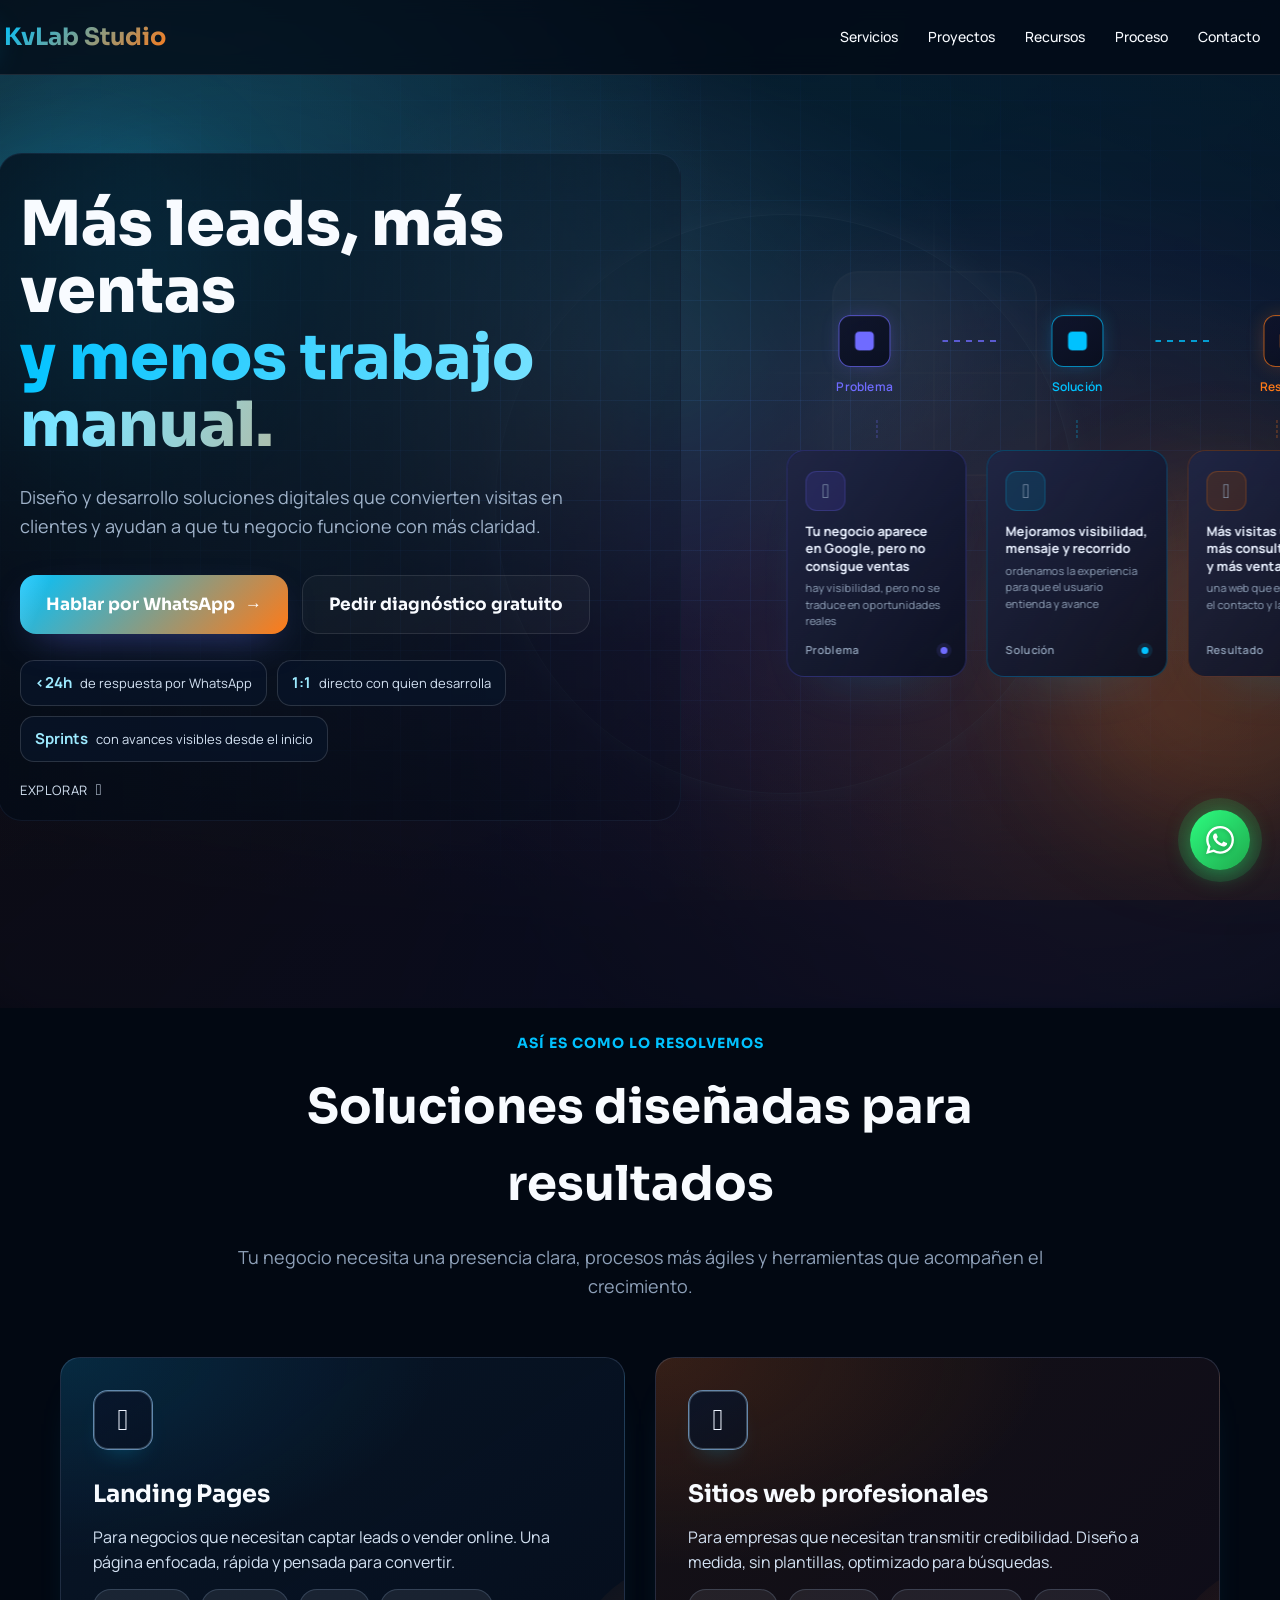
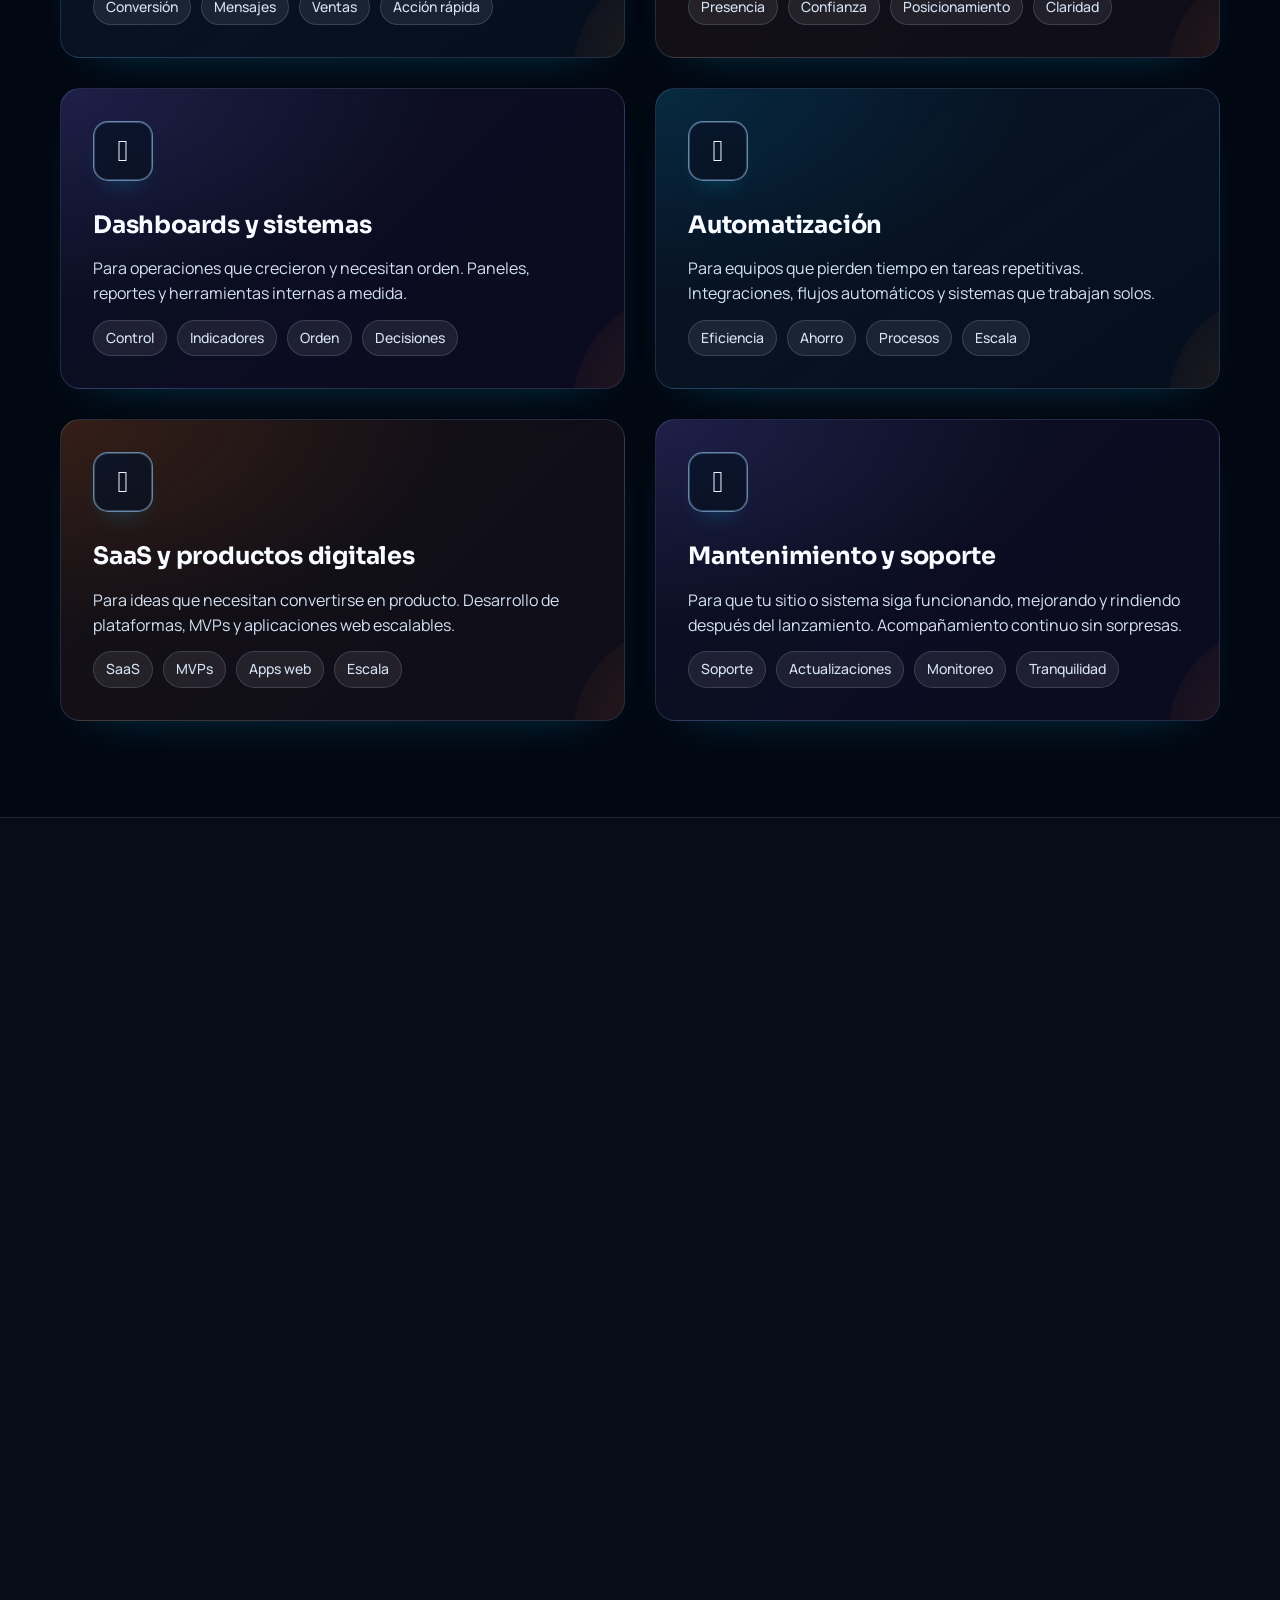
==== commit 18e424fc: "Potencia portfolio y performance" ====
--- a/index.html
+++ b/index.html
@@ -37,12 +37,12 @@
     <link rel="sitemap" type="application/xml" title="Sitemap" href="/sitemap.xml">
     <link rel="preload" href="/fonts/manrope-latin.woff2" as="font" type="font/woff2" crossorigin>
     <link rel="preload" href="/fonts/sora-latin.woff2" as="font" type="font/woff2" crossorigin>
-    <link rel="stylesheet" href="css/phosphor-regular.css">
-    <link rel="stylesheet" href="css/styles.css">
+    <link rel="stylesheet" href="/css/phosphor-regular.css?v=20260803-subset">
+    <link rel="stylesheet" href="css/styles.css?v=20260803-performance">
 
     <!-- Google Analytics 4 -->
     <script async src="https://www.googletagmanager.com/gtag/js?id=G-ME85J1FH9J"></script>
-    <script src="js/head.js"></script>
+    <script src="js/head.js?v=20260803-performance" defer></script>
 
     <!-- Schema.org -->
     <script type="application/ld+json">
@@ -359,6 +359,36 @@
                     </div>
                 </article>
 
+                <!-- Bukta Shop -->
+                <article class="portfolio-card" data-project="bukta-shop" tabindex="0" aria-label="Abrir detalle de Bukta Shop">
+                    <div class="portfolio-media">
+                        <img class="portfolio-image" src="/images/bukta-shop.webp" alt="Bukta Shop, tienda online con catálogo y CMS personalizado" loading="lazy">
+                        <div class="portfolio-state">E-commerce · CMS</div>
+                    </div>
+                    <div class="portfolio-body">
+                        <h3>Bukta Shop, e-commerce custom</h3>
+                        <p>Reconstrucción completa de una tienda online con catálogo, carrito, flujo de pedido y panel CMS a medida para gestión diaria.</p>
+                        <p class="portfolio-note">Proyecto preparado con hardening web, cabeceras de seguridad A+ y base técnica validada para una futura integración de pasarela de pago bancaria.</p>
+                        <div class="portfolio-tags"><span>CMS a medida</span><span>Security headers A+</span><span>Catálogo editable</span><span>Checkout asistido</span></div>
+                        <button type="button" class="portfolio-trigger">Ver detalle del caso</button>
+                    </div>
+                </article>
+
+                <!-- SPMP -->
+                <article class="portfolio-card" data-project="spmp" tabindex="0" aria-label="Abrir detalle de SPMP">
+                    <div class="portfolio-media">
+                        <img class="portfolio-image" src="/images/spmp.webp" alt="SPMP, sitio corporativo industrial con desarrollo custom" loading="lazy">
+                        <div class="portfolio-state">Web corporativa · Industrial</div>
+                    </div>
+                    <div class="portfolio-body">
+                        <h3>SPMP, presencia corporativa industrial</h3>
+                        <p>Rediseño profesional y desarrollo custom para una empresa de servicios petroleros y mineros que necesitaba comunicar capacidad operativa real.</p>
+                        <p class="portfolio-note">La web anterior estaba obsoleta; se reemplazó por una experiencia clara, robusta y orientada a cotizaciones, flota, cobertura y servicios técnicos.</p>
+                        <div class="portfolio-tags"><span>Diseño custom</span><span>Narrativa B2B</span><span>CMS personalizado</span><span>Conversión a cotización</span></div>
+                        <button type="button" class="portfolio-trigger">Ver detalle del caso</button>
+                    </div>
+                </article>
+
                 <!-- Academia -->
                 <article class="portfolio-card" data-project="academia" tabindex="0" aria-label="Abrir detalle de Academia">
                     <div class="portfolio-media">
@@ -478,7 +508,7 @@
         </div>
     </section>
 
-    <div class="portfolio-modal" id="portfolioModal" aria-hidden="true">
+    <div class="portfolio-modal" id="portfolioModal" aria-hidden="true" inert>
         <div class="portfolio-modal__backdrop" data-modal-close></div>
         <div class="portfolio-modal__dialog" role="dialog" aria-modal="true" aria-labelledby="portfolioModalTitle">
             <button type="button" class="portfolio-modal__close" data-modal-close aria-label="Cerrar detalle del proyecto">
@@ -795,6 +825,6 @@
     </footer>
 
     </main>
-    <script src="js/main.js?v=20260506-contact" defer></script>
+    <script src="js/main.js?v=20260803-performance" defer></script>
 </body>
 </html>
--- a/css/phosphor-regular.css
+++ b/css/phosphor-regular.css
@@ -0,0 +1,39 @@
+@font-face {
+  font-family: "Phosphor";
+  src: url("./Phosphor.woff2") format("woff2");
+  font-weight: normal;
+  font-style: normal;
+  font-display: swap;
+}
+
+.ph {
+  display: inline-block;
+  font-family: "Phosphor" !important;
+  font-style: normal;
+  font-weight: normal;
+  font-variant: normal;
+  line-height: 1;
+  text-transform: none;
+  speak: never;
+  -webkit-font-smoothing: antialiased;
+  -moz-osx-font-smoothing: grayscale;
+}
+
+.ph.ph-arrow-down::before { content: "\e03e"; }
+.ph.ph-check::before { content: "\e182"; }
+.ph.ph-clock::before { content: "\e19a"; }
+.ph.ph-clock-countdown::before { content: "\ed2c"; }
+.ph.ph-code::before { content: "\e1bc"; }
+.ph.ph-envelope-simple::before { content: "\e218"; }
+.ph.ph-file-text::before { content: "\e23a"; }
+.ph.ph-gear-six::before { content: "\e272"; }
+.ph.ph-github-logo::before { content: "\e576"; }
+.ph.ph-instagram-logo::before { content: "\e2d0"; }
+.ph.ph-layout::before { content: "\e6d6"; }
+.ph.ph-map-pin::before { content: "\e316"; }
+.ph.ph-robot::before { content: "\e762"; }
+.ph.ph-rocket-launch::before { content: "\e3fe"; }
+.ph.ph-shield-check::before { content: "\e40c"; }
+.ph.ph-whatsapp-logo::before { content: "\e5d0"; }
+.ph.ph-x::before { content: "\e4f6"; }
+.ph.ph-x-logo::before { content: "\e4bc"; }
--- a/css/styles.css
+++ b/css/styles.css
@@ -874,7 +874,9 @@
     gap: 20px;
     width: 100%;
     align-items: stretch;
-}.hero-card-col {
+}
+
+.hero-card-col {
     display: flex;
     flex-direction: column;
     align-items: stretch;
@@ -890,6 +892,7 @@
     height: 18px;
     border-left: 1px dashed;
     margin-bottom: 12px;
+    align-self: center;
 }
 
 .hero-card-line--problem {
@@ -962,7 +965,7 @@
     align-items: center;
     justify-content: space-between;
     width: 100%;
-    margin-top: 2px;
+    margin-top: auto;
 }
 
 .hero-badge-label {
@@ -1008,21 +1011,21 @@
 }
 
 .hero-badge-icon--success {
-    color: #3fe18e;
-    background: rgba(29, 91, 59, 0.3);
-    border: 1px solid rgba(63, 225, 142, 0.18);
+    color: #6f6bff;
+    background: rgba(60, 55, 150, 0.3);
+    border: 1px solid rgba(111, 107, 255, 0.22);
 }
 
 .hero-badge-icon--primary {
-    color: #7d68ff;
-    background: rgba(55, 38, 120, 0.3);
-    border: 1px solid rgba(125, 104, 255, 0.18);
+    color: #00c2ff;
+    background: rgba(0, 104, 145, 0.26);
+    border: 1px solid rgba(0, 194, 255, 0.22);
 }
 
 .hero-badge-icon--accent {
-    color: #f2b53a;
-    background: rgba(95, 62, 14, 0.3);
-    border: 1px solid rgba(242, 181, 58, 0.18);
+    color: #ff7a18;
+    background: rgba(128, 61, 12, 0.3);
+    border: 1px solid rgba(255, 122, 24, 0.22);
 }
 
 .hero-badge-card strong {
@@ -1054,18 +1057,18 @@
 }
 
 .hero-badge-pulse--success {
-    background: #2fe08b;
-    box-shadow: 0 0 0 4px rgba(47, 224, 139, 0.12);
+    background: #6f6bff;
+    box-shadow: 0 0 0 4px rgba(111, 107, 255, 0.12);
 }
 
 .hero-badge-pulse--primary {
-    background: #7d68ff;
-    box-shadow: 0 0 0 4px rgba(125, 104, 255, 0.12);
+    background: #00c2ff;
+    box-shadow: 0 0 0 4px rgba(0, 194, 255, 0.12);
 }
 
 .hero-badge-pulse--accent {
-    background: #f2b53a;
-    box-shadow: 0 0 0 4px rgba(242, 181, 58, 0.12);
+    background: #ff7a18;
+    box-shadow: 0 0 0 4px rgba(255, 122, 24, 0.12);
 }
 
 @keyframes floatCardA {
@@ -1231,6 +1234,16 @@
     padding: 96px 0;
     scroll-margin-top: 110px;
     overflow-x: clip;
+}
+
+@supports (content-visibility: auto) {
+    @media (max-width: 1024px) {
+        .section,
+        footer {
+            content-visibility: auto;
+            contain-intrinsic-size: 1px 760px;
+        }
+    }
 }
 
 .page-shell {
@@ -2993,6 +3006,13 @@
     box-shadow: 0 34px 70px -46px rgba(0, 194, 255, 0.64);
 }
 
+.contact-info,
+.contact-form-container,
+.contact-method,
+.contact-method > div {
+    min-width: 0;
+}
+
 .contact-info h2 {
     font-size: clamp(28px, 4vw, 40px);
     margin-bottom: 20px;
@@ -3057,6 +3077,7 @@
     text-decoration: none;
     font-weight: 600;
     transition: color 0.2s ease;
+    overflow-wrap: anywhere;
 }
 
 .contact-method a:hover {
@@ -3220,9 +3241,13 @@
     }
 
     .about-content,
-    .contact-wrapper,
     .contact-wrapper {
         padding: 22px;
+    }
+
+    .contact-wrapper {
+        grid-template-columns: 1fr;
+        gap: 32px;
     }
     
     .about-placeholder { min-height: 400px; }
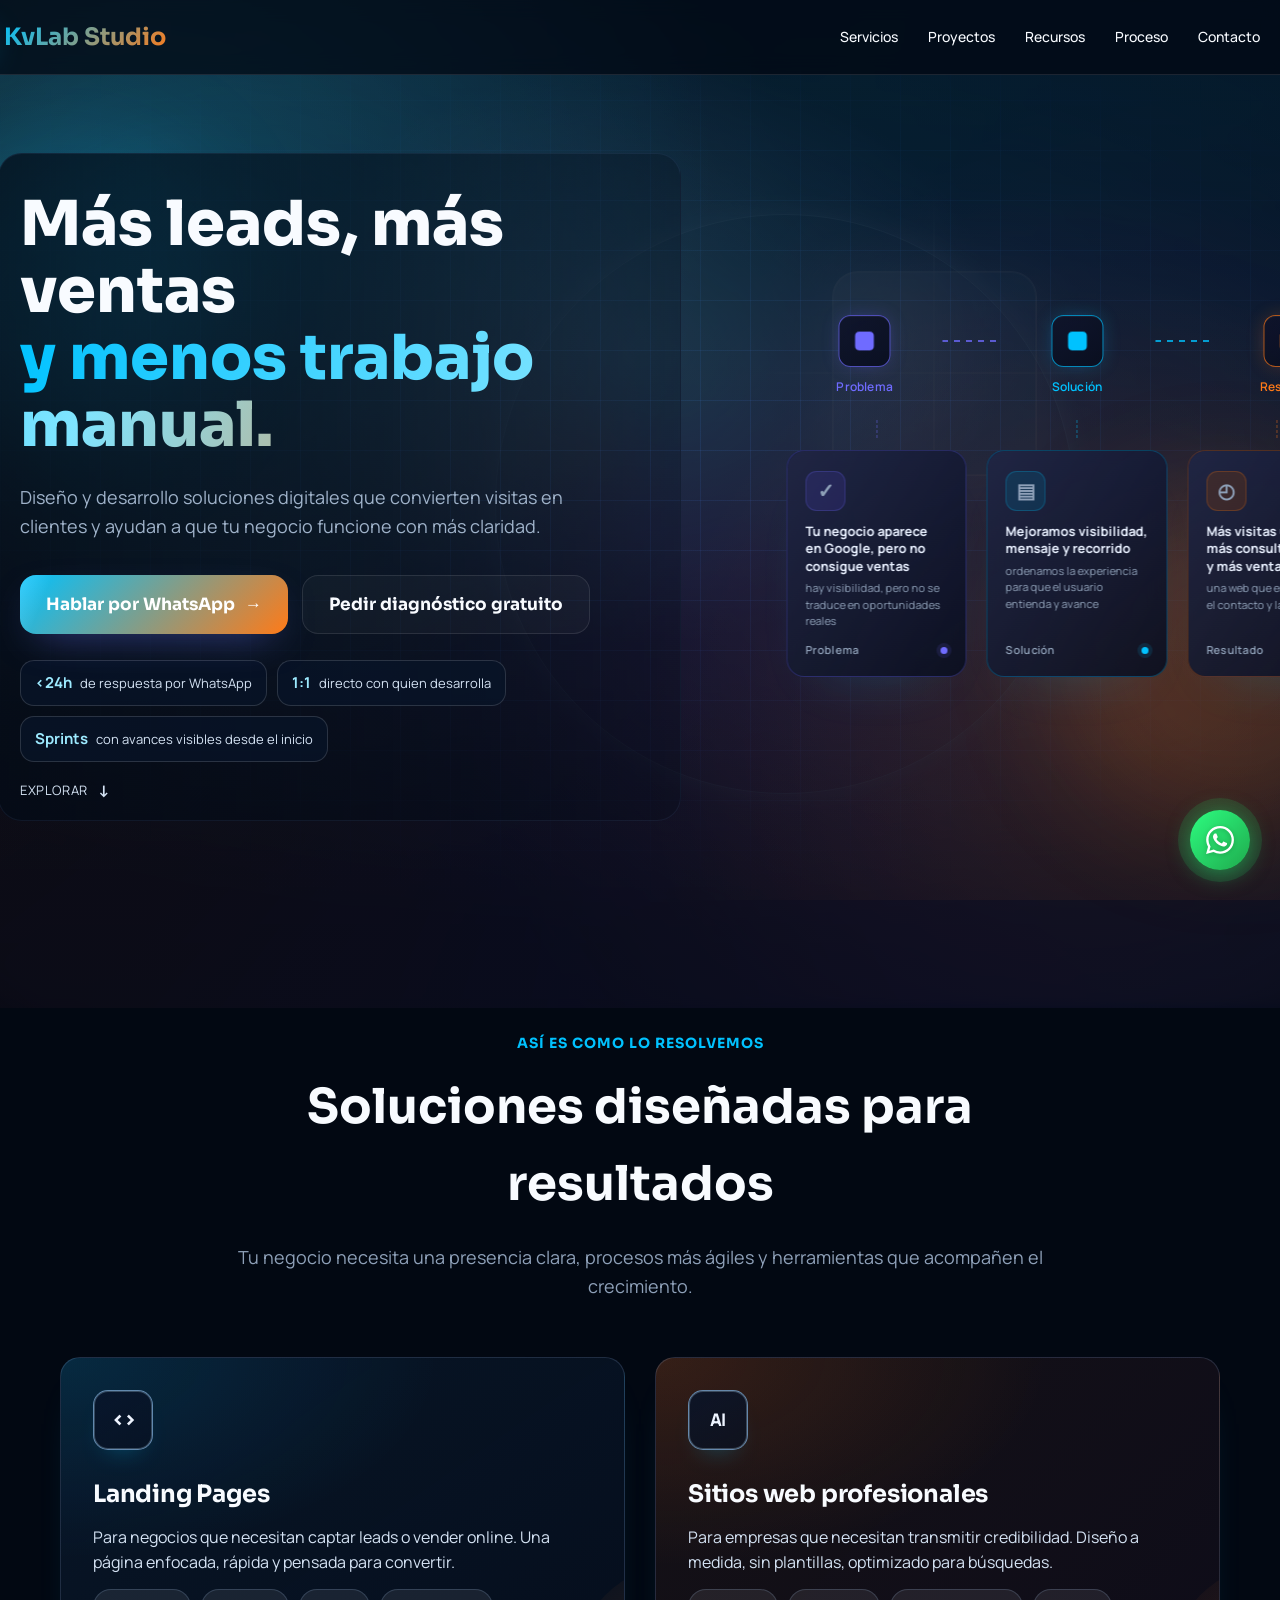
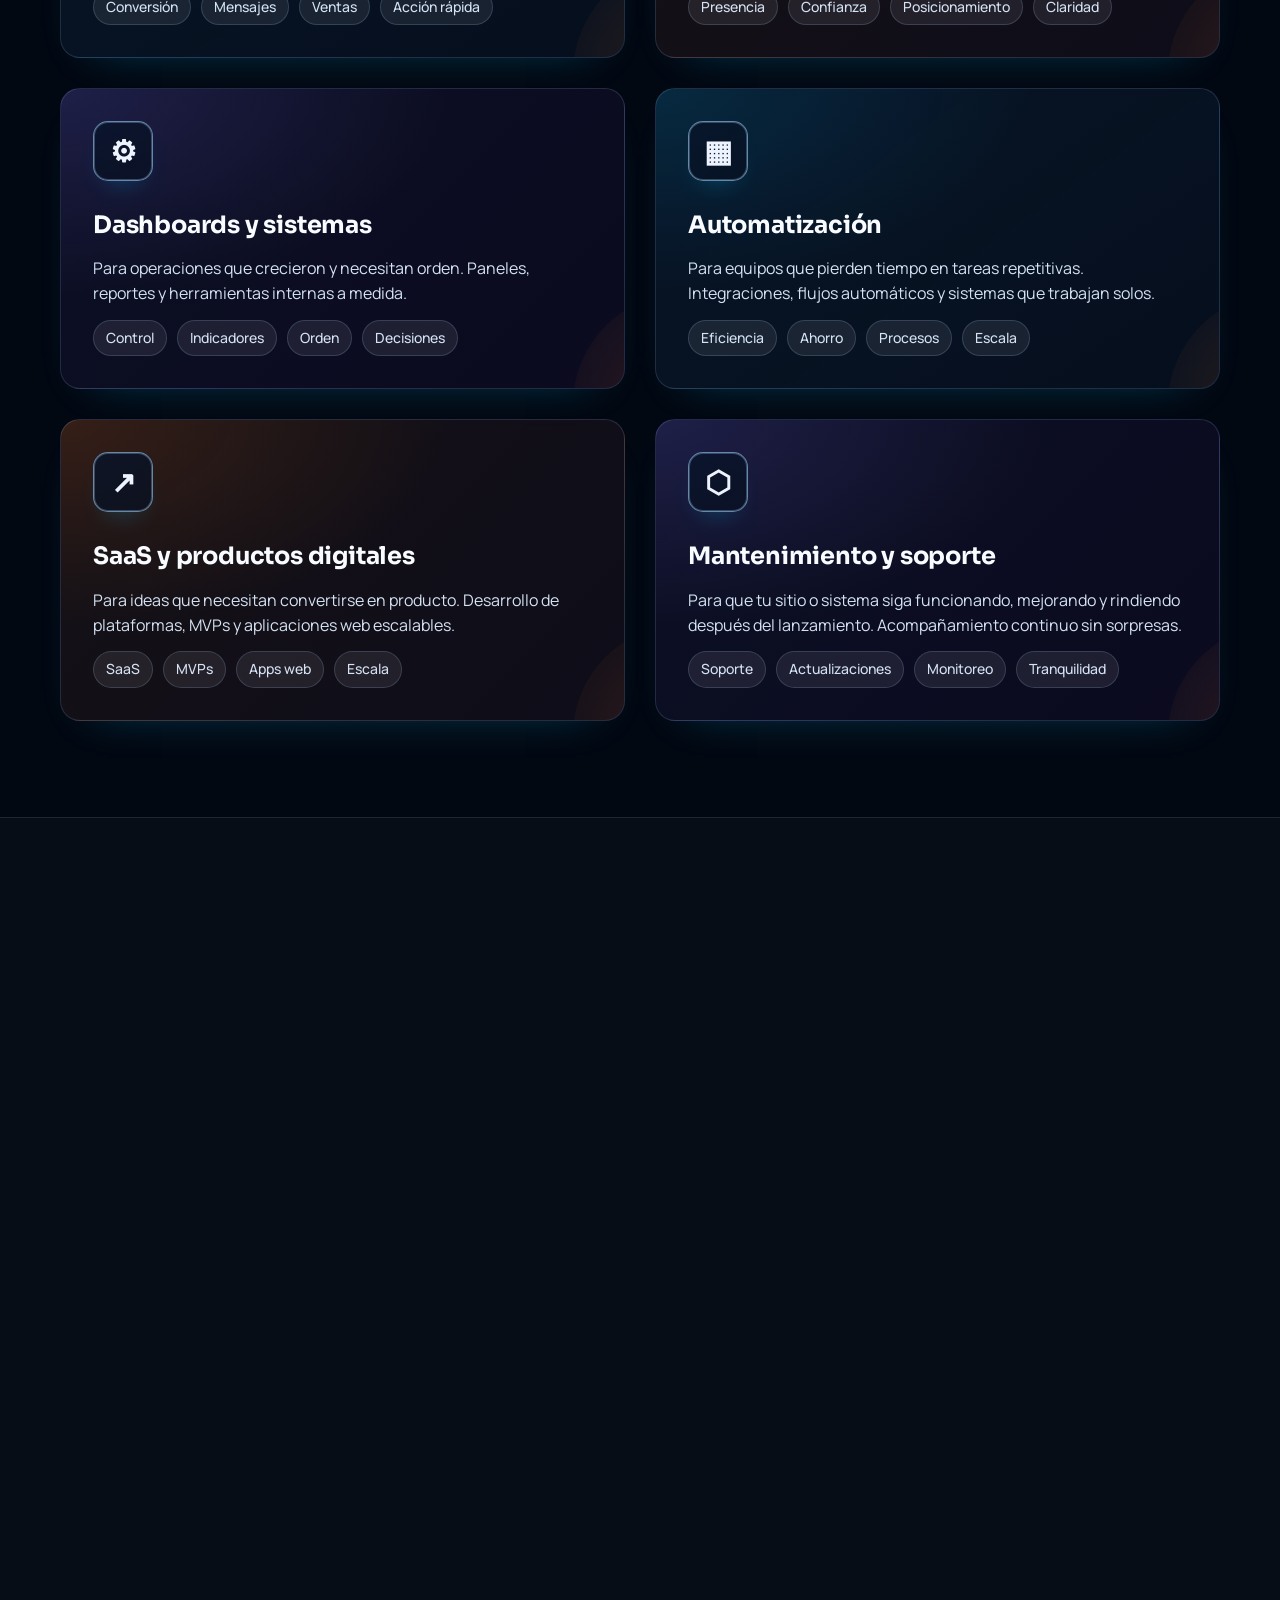
==== commit b175f5c6: "Reduce ruta critica mobile" ====
--- a/index.html
+++ b/index.html
@@ -37,8 +37,7 @@
     <link rel="sitemap" type="application/xml" title="Sitemap" href="/sitemap.xml">
     <link rel="preload" href="/fonts/manrope-latin.woff2" as="font" type="font/woff2" crossorigin>
     <link rel="preload" href="/fonts/sora-latin.woff2" as="font" type="font/woff2" crossorigin>
-    <link rel="stylesheet" href="/css/phosphor-regular.css?v=20260803-subset">
-    <link rel="stylesheet" href="css/styles.css?v=20260803-performance">
+    <link rel="stylesheet" href="css/styles.css?v=20260803-performance-2">
 
     <!-- Google Analytics 4 -->
     <script async src="https://www.googletagmanager.com/gtag/js?id=G-ME85J1FH9J"></script>
@@ -825,6 +824,6 @@
     </footer>
 
     </main>
-    <script src="js/main.js?v=20260803-performance" defer></script>
+    <script src="js/main.js?v=20260803-performance-2" defer></script>
 </body>
 </html>
--- a/css/styles.css
+++ b/css/styles.css
@@ -42,6 +42,41 @@
     --font-body: 'Manrope', 'Segoe UI', Roboto, -apple-system, BlinkMacSystemFont, sans-serif;
     --font-display: 'Sora', 'Manrope', 'Segoe UI', Roboto, sans-serif;
 }
+
+.ph {
+    display: inline-grid;
+    place-items: center;
+    width: 1em;
+    height: 1em;
+    font-family: var(--font-body);
+    font-style: normal;
+    font-weight: 800;
+    line-height: 1;
+    text-transform: none;
+}
+
+.ph::before {
+    display: block;
+}
+
+.ph-arrow-down::before { content: "↓"; }
+.ph-check::before { content: "✓"; }
+.ph-clock::before { content: "◷"; }
+.ph-clock-countdown::before { content: "◴"; }
+.ph-code::before { content: "<>"; font-size: 0.74em; letter-spacing: -0.08em; }
+.ph-envelope-simple::before { content: "@"; }
+.ph-file-text::before { content: "▤"; }
+.ph-gear-six::before { content: "⚙"; }
+.ph-github-logo::before { content: "GH"; font-size: 0.52em; letter-spacing: -0.05em; }
+.ph-instagram-logo::before { content: "IG"; font-size: 0.52em; letter-spacing: -0.05em; }
+.ph-layout::before { content: "▦"; }
+.ph-map-pin::before { content: "⌖"; }
+.ph-robot::before { content: "AI"; font-size: 0.58em; letter-spacing: -0.04em; }
+.ph-rocket-launch::before { content: "↗"; }
+.ph-shield-check::before { content: "⬡"; }
+.ph-whatsapp-logo::before { content: "WA"; font-size: 0.52em; letter-spacing: -0.05em; }
+.ph-x::before { content: "×"; }
+.ph-x-logo::before { content: "X"; }
 
 body {
     font-family: var(--font-body);
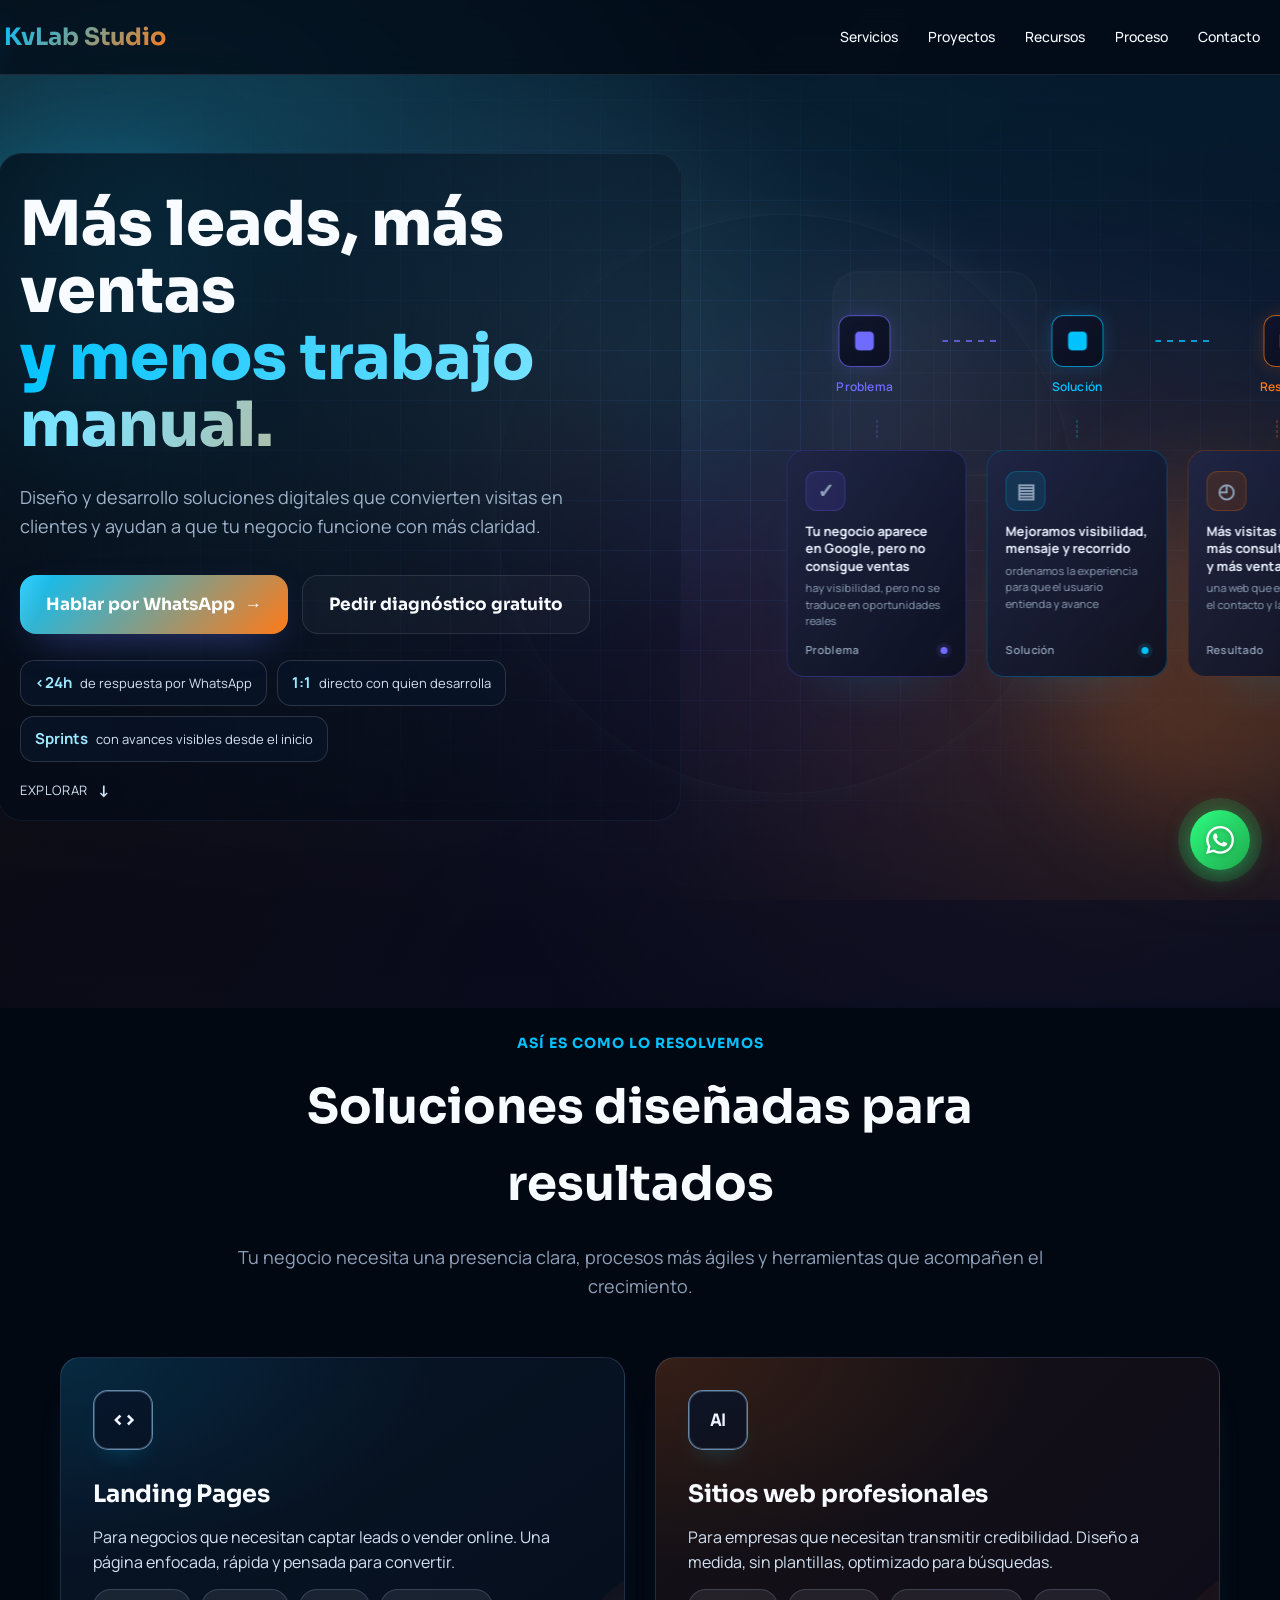
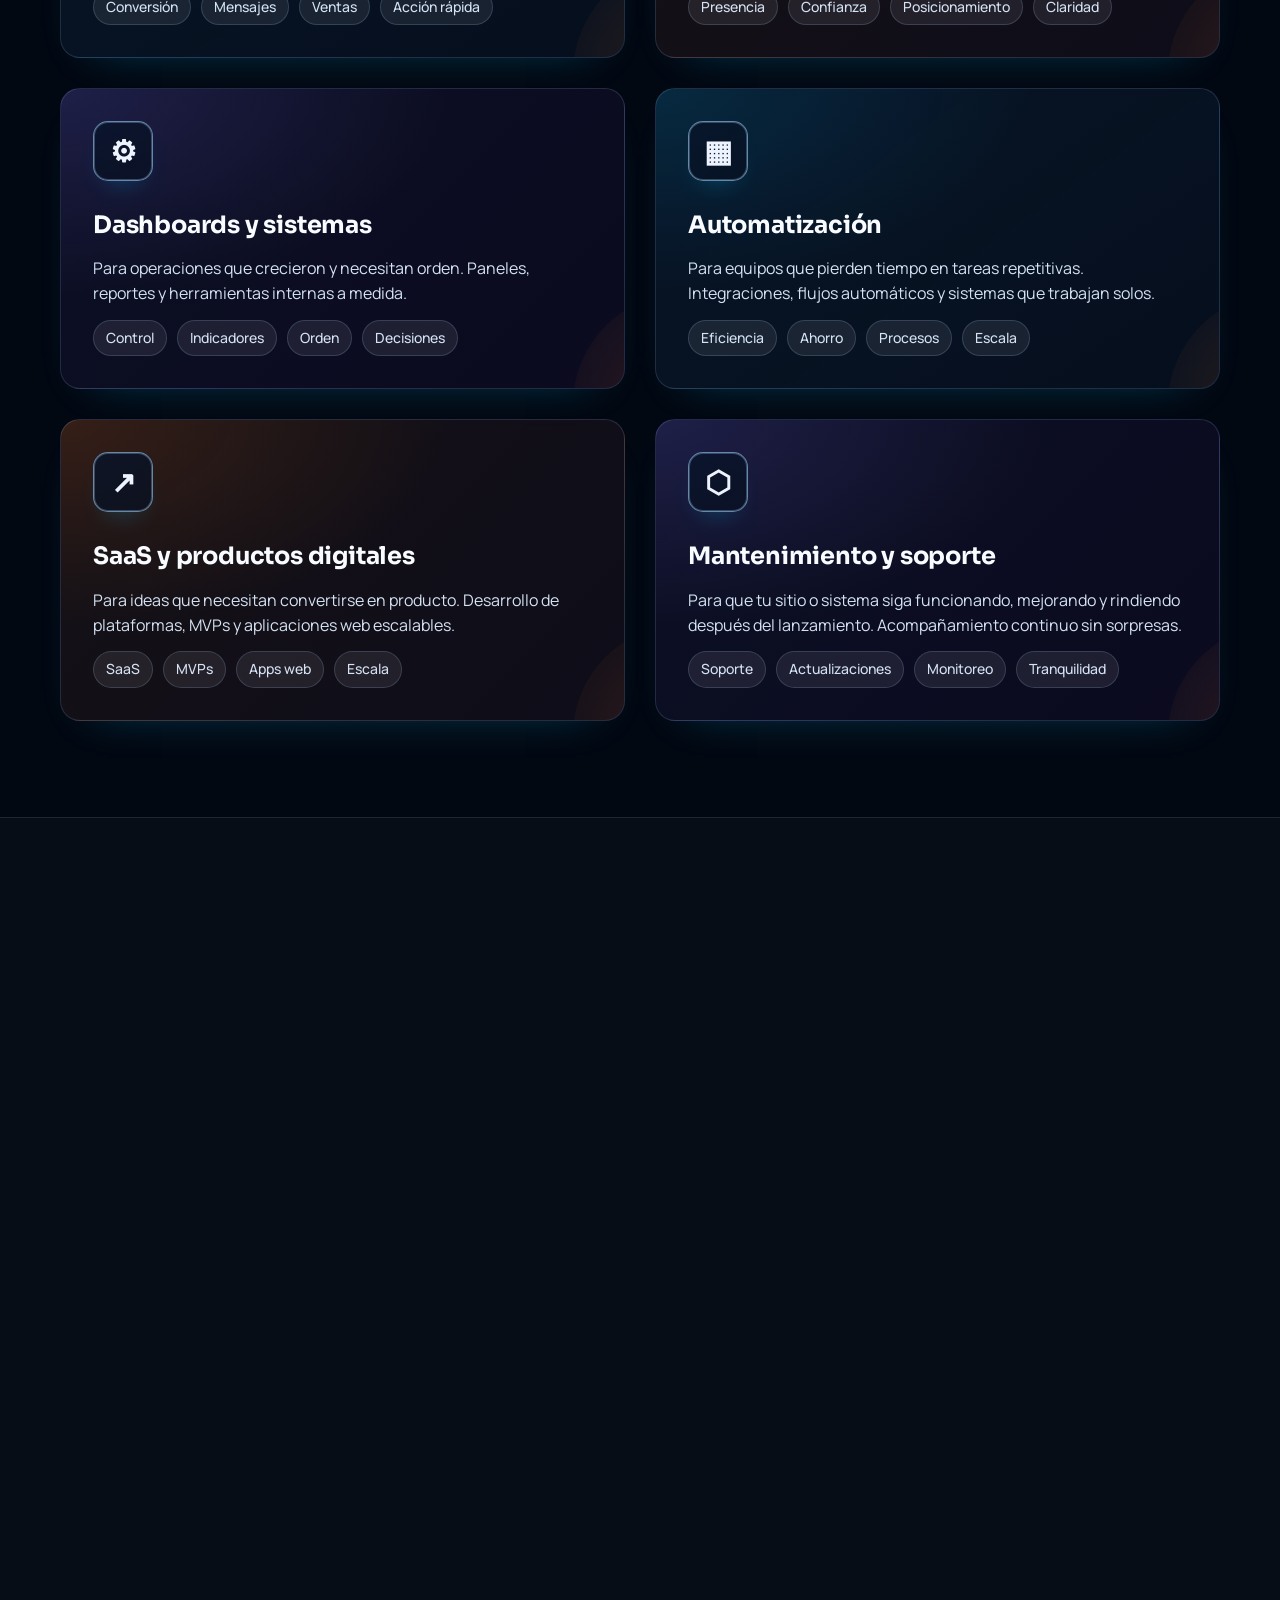
==== commit c0fe2697: "Prioritize mobile hero rendering" ====
--- a/index.html
+++ b/index.html
@@ -37,11 +37,10 @@
     <link rel="sitemap" type="application/xml" title="Sitemap" href="/sitemap.xml">
     <link rel="preload" href="/fonts/manrope-latin.woff2" as="font" type="font/woff2" crossorigin>
     <link rel="preload" href="/fonts/sora-latin.woff2" as="font" type="font/woff2" crossorigin>
-    <link rel="stylesheet" href="css/styles.css?v=20260803-performance-2">
-
-    <!-- Google Analytics 4 -->
-    <script async src="https://www.googletagmanager.com/gtag/js?id=G-ME85J1FH9J"></script>
-    <script src="js/head.js?v=20260803-performance" defer></script>
+    <link rel="stylesheet" href="css/styles.css?v=20260803-performance-3">
+
+    <!-- Google Analytics 4 loads after the first render. -->
+    <script src="js/head.js?v=20260803-performance-3" defer></script>
 
     <!-- Schema.org -->
     <script type="application/ld+json">
@@ -732,22 +731,22 @@
                     </div>
                 </div>
                 <div class="contact-form-container">
-                    <form class="contact-form" id="contactForm">
+                    <form class="contact-form" id="contactForm" toolname="request_project_diagnostic" tooldescription="Sends a project inquiry to KvLab Studio to request a free diagnostic and receive a response within 24 hours.">
                         <div class="form-group">
                             <label for="name">Nombre completo</label>
-                            <input type="text" id="name" name="name" required placeholder="Tu nombre" autocomplete="name">
+                            <input type="text" id="name" name="name" required placeholder="Tu nombre" autocomplete="name" toolparamdescription="Full name of the person requesting the diagnostic.">
                         </div>
                         <div class="form-group">
                             <label for="email">Email</label>
-                            <input type="email" id="email" name="email" required placeholder="tu@email.com" autocomplete="email">
+                            <input type="email" id="email" name="email" required placeholder="tu@email.com" autocomplete="email" toolparamdescription="Email address where KvLab Studio should reply.">
                         </div>
                         <div class="form-group">
                             <label for="phone">Teléfono (opcional)</label>
-                            <input type="tel" id="phone" name="phone" placeholder="+54 9 11 2277-3720" autocomplete="tel">
+                            <input type="tel" id="phone" name="phone" placeholder="+54 9 11 2277-3720" autocomplete="tel" toolparamdescription="Optional phone number for follow-up.">
                         </div>
                         <div class="form-group">
                             <label for="project">Contame sobre tu proyecto</label>
-                            <textarea id="project" name="project" rows="5" required placeholder="Describí tu idea, objetivos y cualquier detalle relevante..." autocomplete="off"></textarea>
+                            <textarea id="project" name="project" rows="5" required placeholder="Describí tu idea, objetivos y cualquier detalle relevante..." autocomplete="off" toolparamdescription="Project goals, requirements, and relevant context for the diagnostic."></textarea>
                         </div>
                         <input type="text" id="website" name="website" autocomplete="off" tabindex="-1" hidden>
                         <button type="submit" class="btn btn-primary btn-block">
@@ -824,6 +823,6 @@
     </footer>
 
     </main>
-    <script src="js/main.js?v=20260803-performance-2" defer></script>
+    <script src="js/main.js?v=20260803-performance-3" defer></script>
 </body>
 </html>
--- a/css/styles.css
+++ b/css/styles.css
@@ -3306,6 +3306,13 @@
     }
 
 @media (max-width: 768px) {
+    /* Do not delay the mobile LCP behind decorative entrance animations. */
+    .hero h1,
+    .hero p,
+    .cta-buttons {
+        animation: none;
+    }
+
     nav {
         backdrop-filter: none;
         -webkit-backdrop-filter: none;
@@ -3873,6 +3880,23 @@
     }
 }
 
+@media (max-width: 768px) {
+    /* Keep the first mobile paint lightweight while retaining the visual direction. */
+    .hero {
+        background:
+            radial-gradient(72% 58% at 100% 12%, rgba(0, 194, 255, 0.2), transparent 72%),
+            radial-gradient(62% 50% at 8% 100%, rgba(255, 122, 24, 0.12), transparent 74%),
+            linear-gradient(180deg, #061426 0%, #020812 100%);
+    }
+
+    .hero::before,
+    .hero::after,
+    .hero-grid,
+    .hero-cinematic-bg {
+        display: none;
+    }
+}
+
 @media (prefers-reduced-motion: reduce) {
     *,
     *::before,
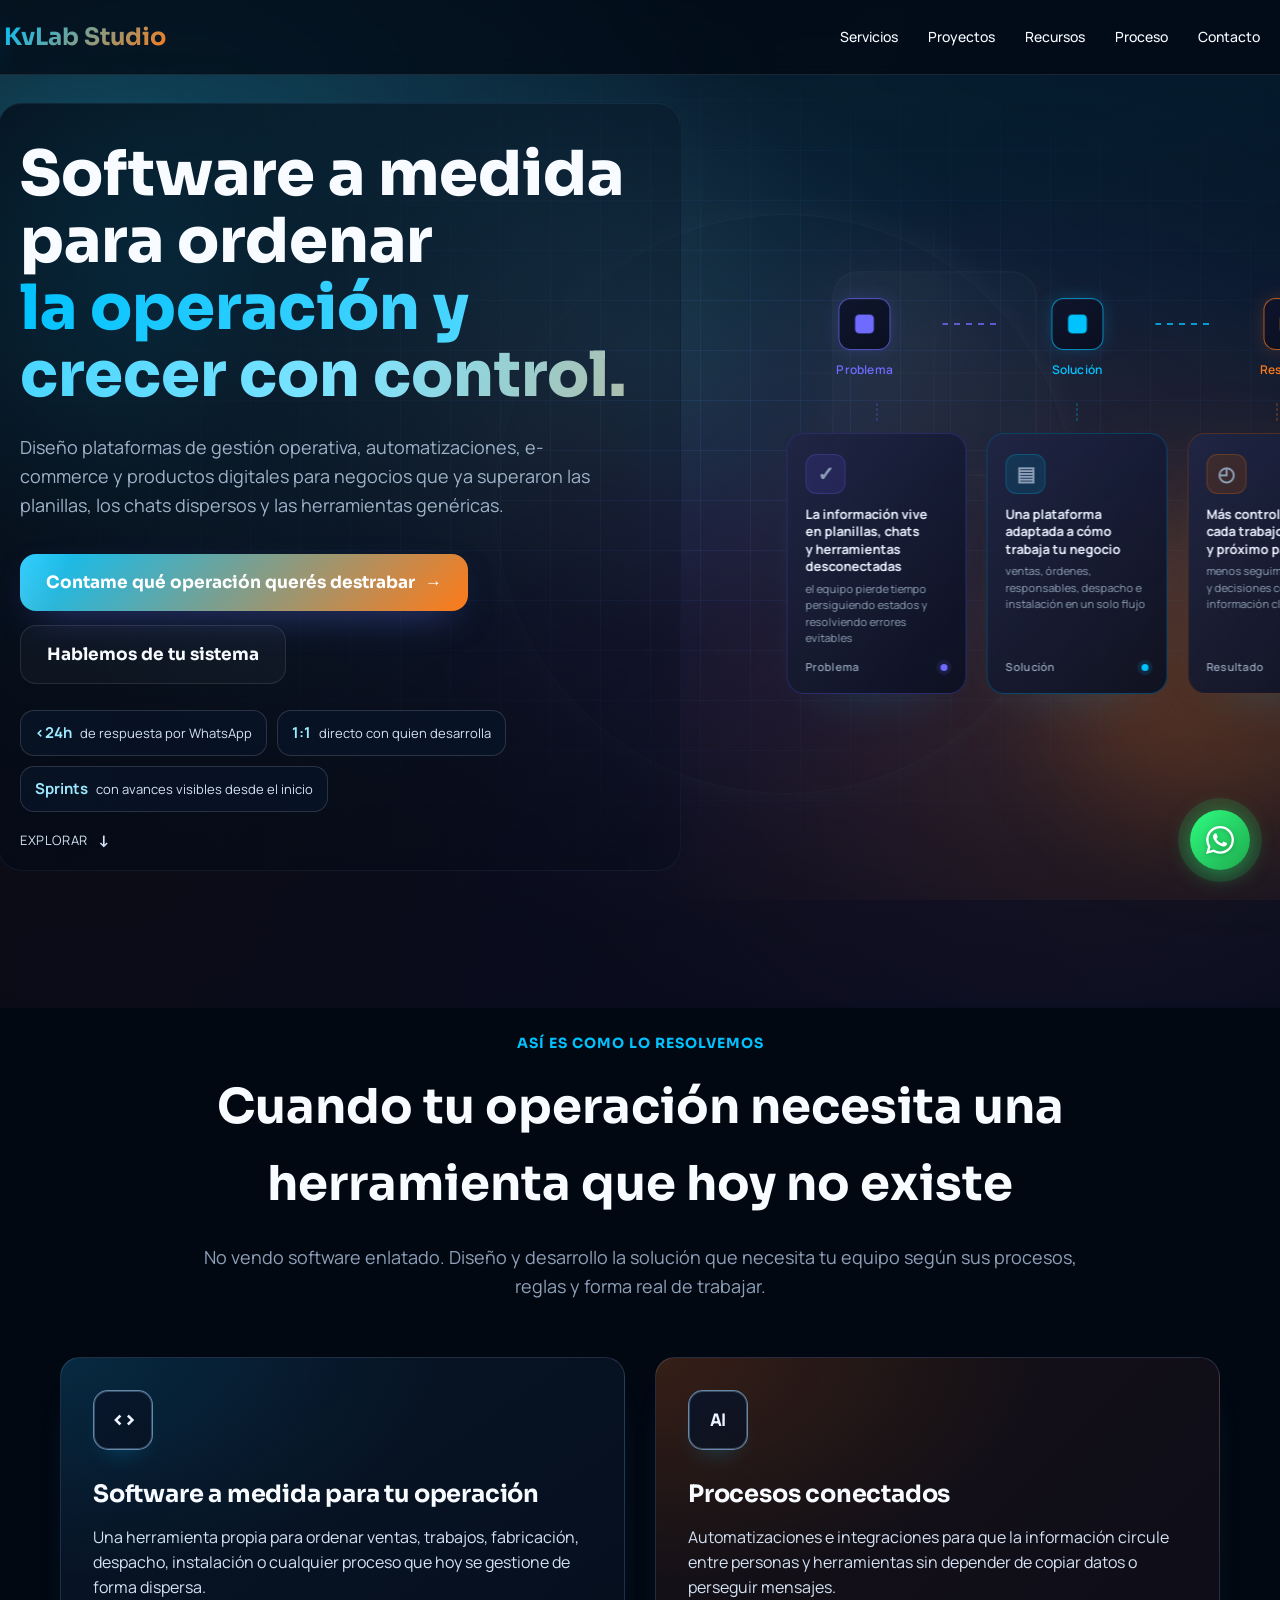
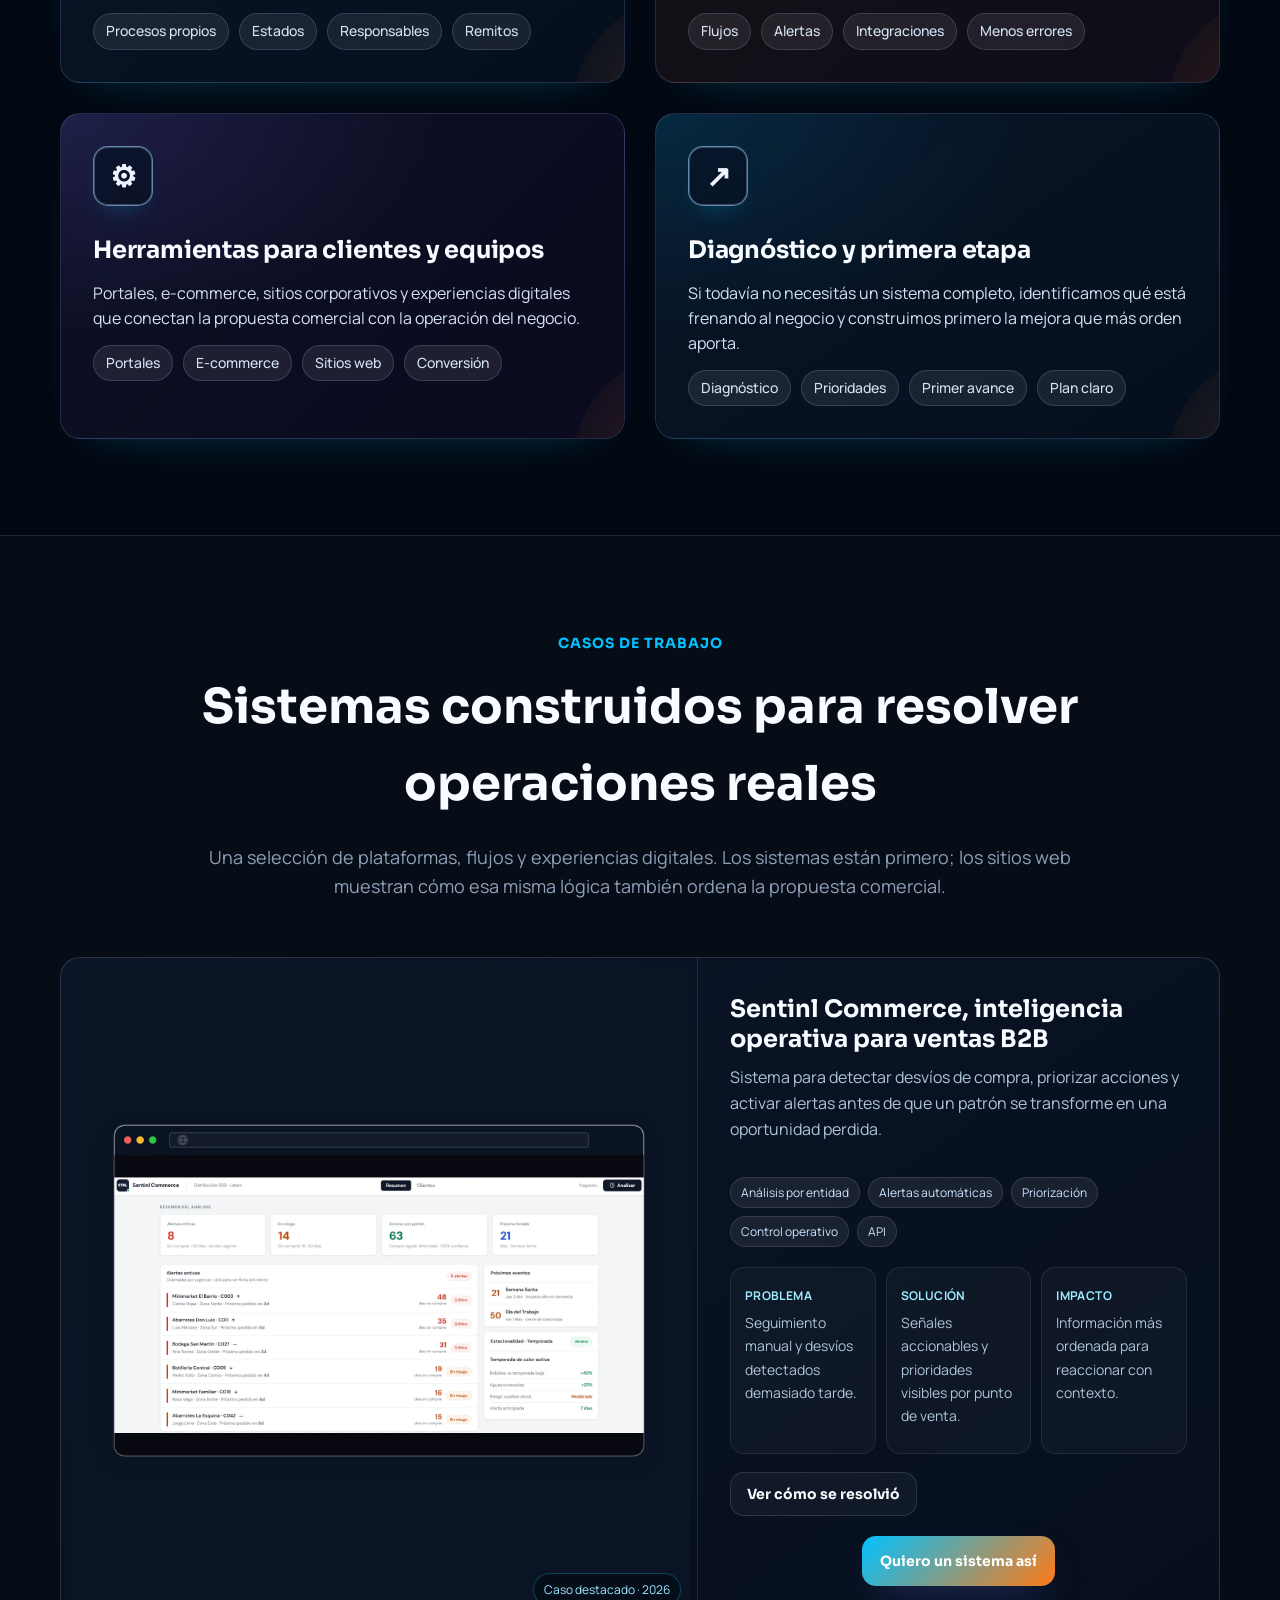
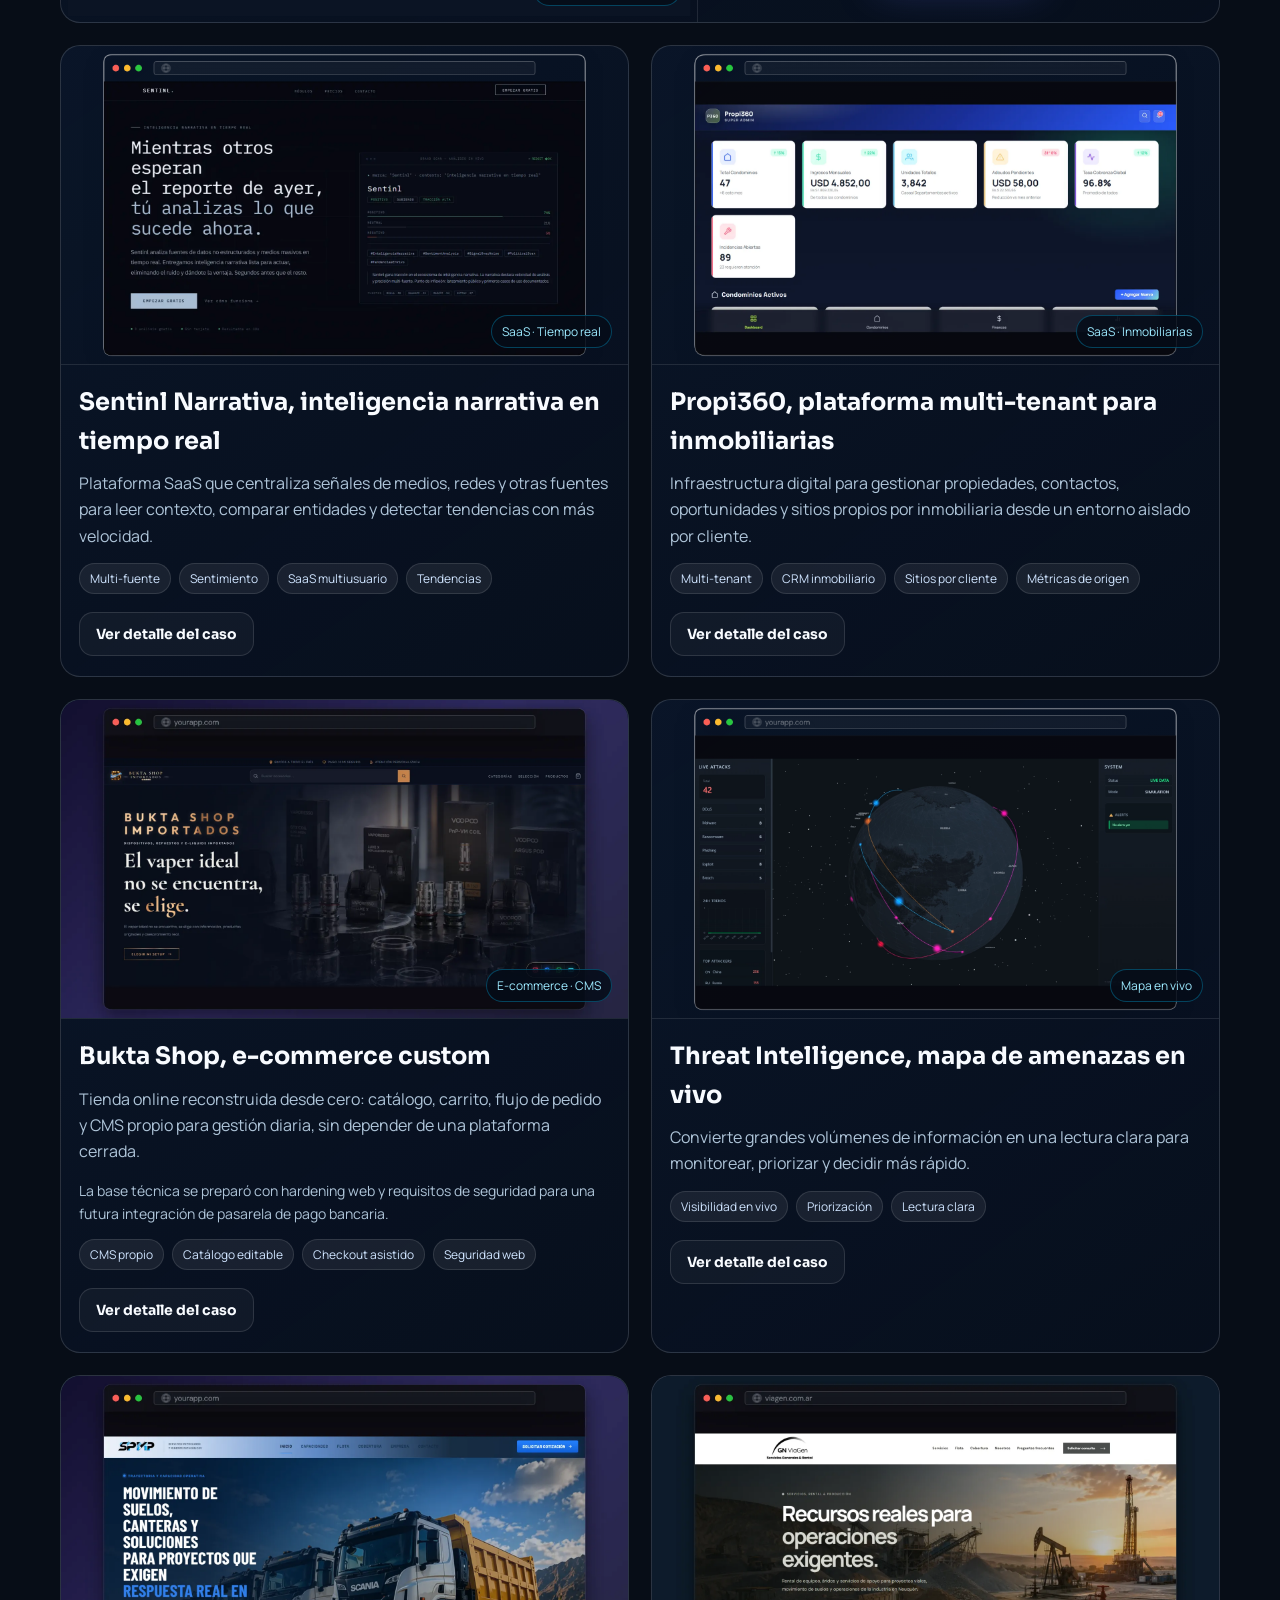
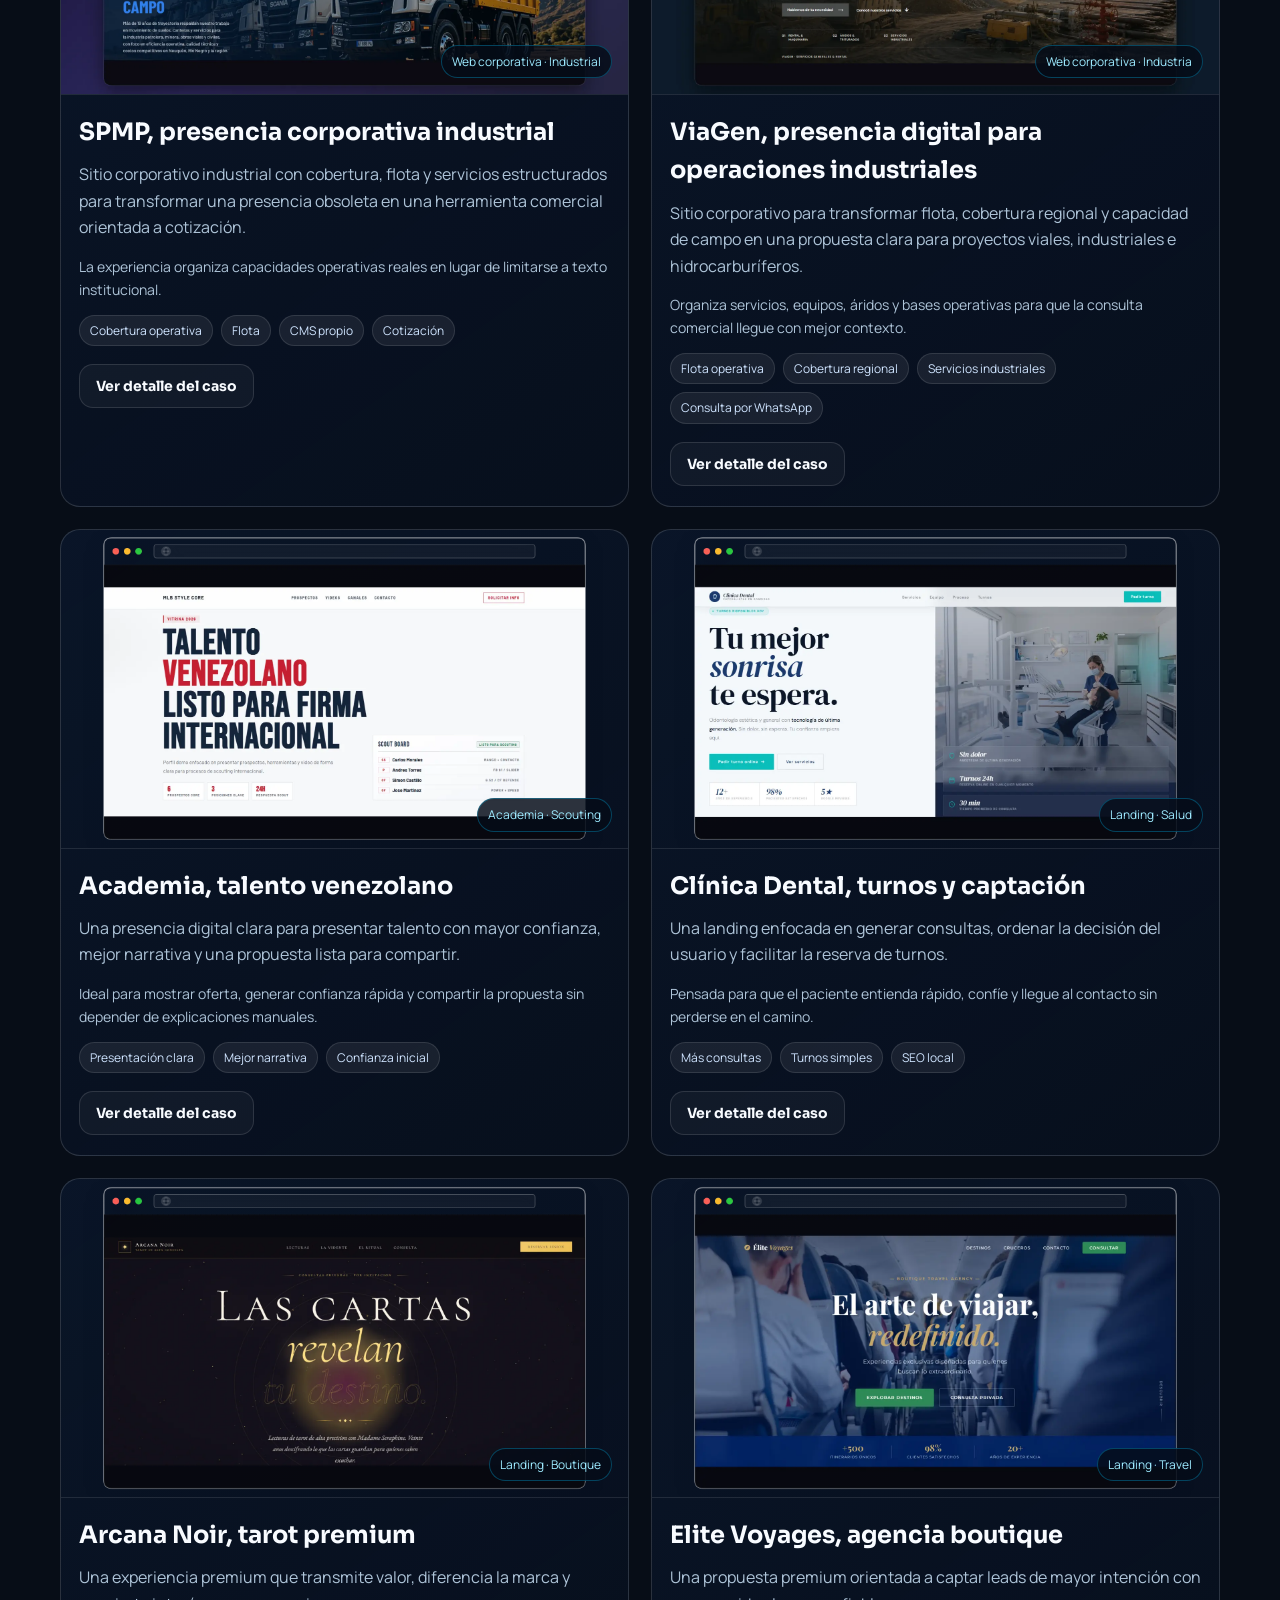
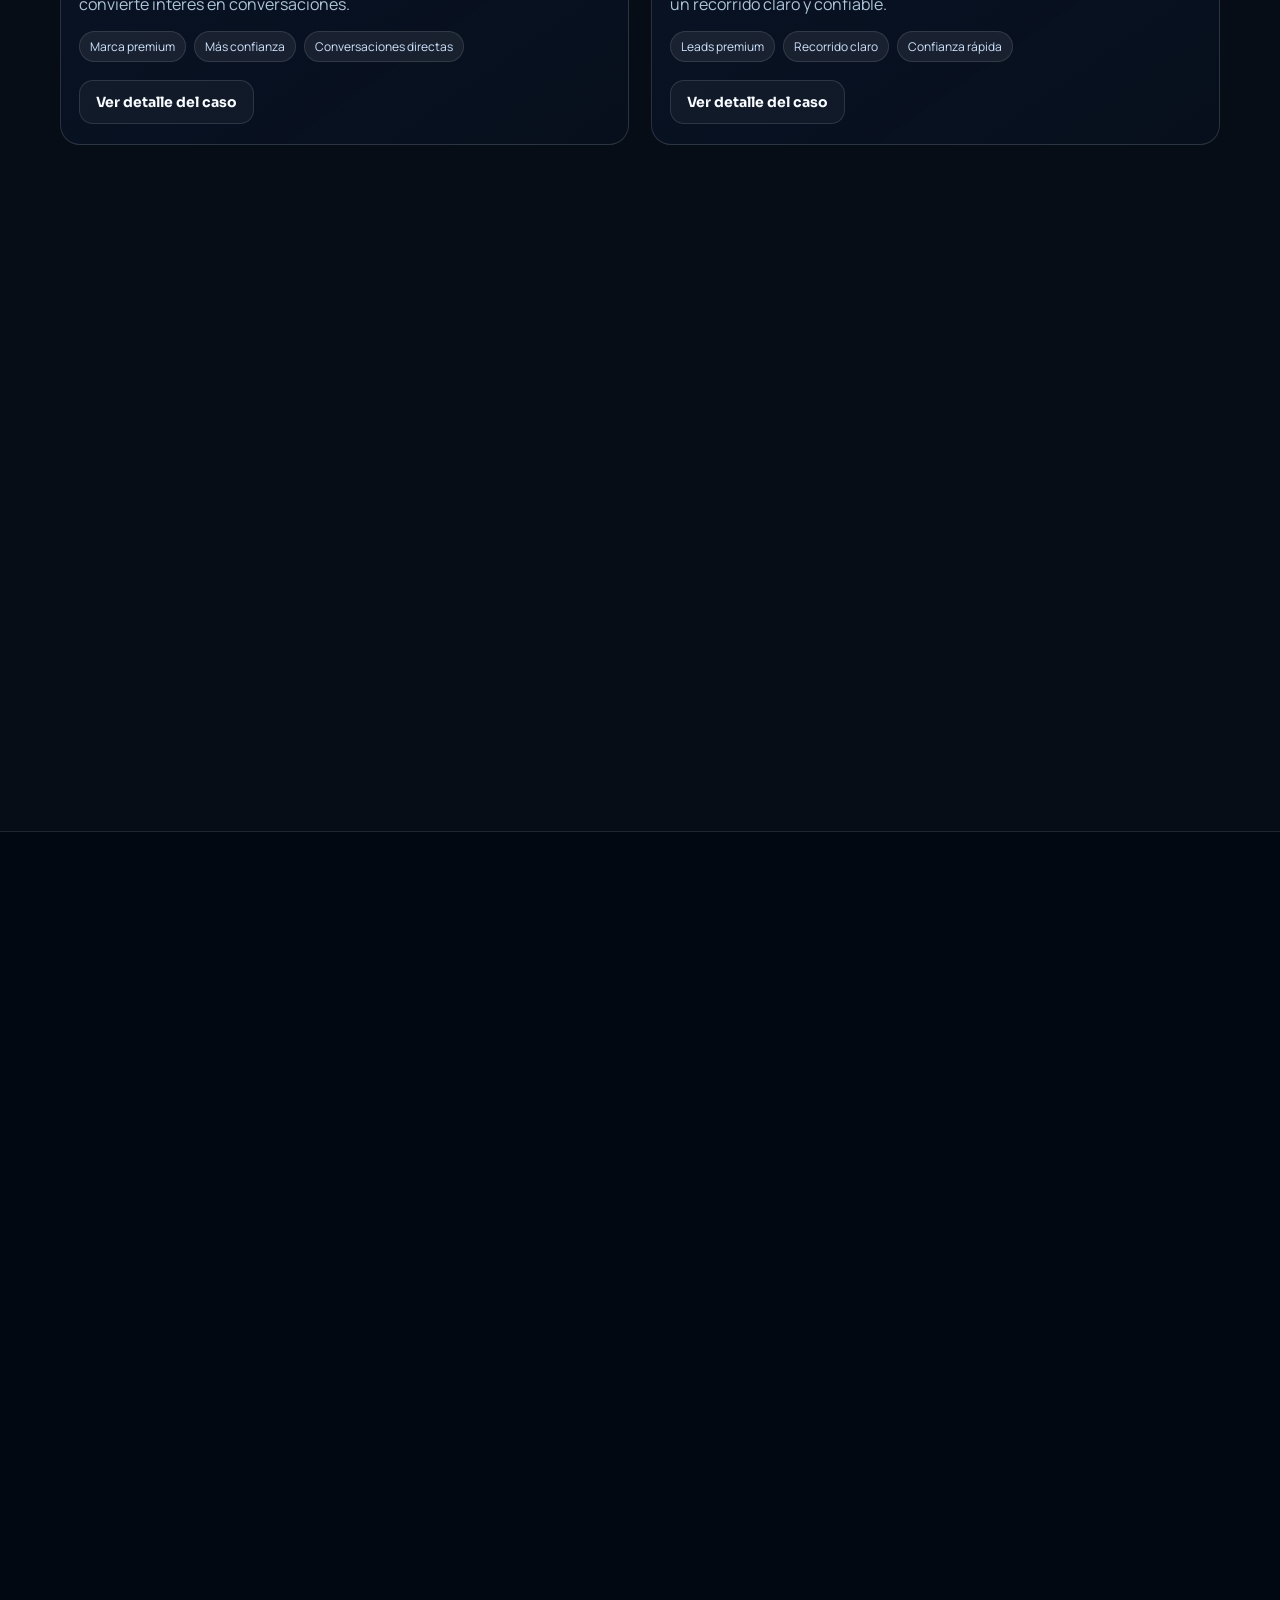
==== commit 9ce5a7c1: "Reposiciona KvLab hacia software a medida" ====
--- a/index.html
+++ b/index.html
@@ -3,30 +3,33 @@
 <head>
     <meta charset="UTF-8">
     <meta name="viewport" content="width=device-width, initial-scale=1.0">
-    <title>Desarrollo web y landing pages en Buenos Aires | KvLab Studio</title>
-    <meta name="description" content="Diseño y desarrollo de landing pages, sitios web, SaaS, sistemas digitales y soporte para negocios en Buenos Aires y Argentina. Respuesta en menos de 24 horas.">
+    <title>Software a medida y sistemas de gestión operativa | KvLab Studio</title>
+    <meta name="description" content="Desarrollo de plataformas de gestión operativa, automatizaciones, e-commerce y productos digitales para negocios de Argentina y Venezuela.">
     <meta name="robots" content="index, follow">
     <meta name="theme-color" content="#020617">
     <meta name="author" content="José Vargas, KvLab Studio">
     <link rel="canonical" href="https://kvlabstudio.com/">
+    <link rel="alternate" hreflang="es-AR" href="https://kvlabstudio.com/desarrollo-web-argentina.html">
+    <link rel="alternate" hreflang="es-VE" href="https://kvlabstudio.com/desarrollo-web-venezuela.html">
+    <link rel="alternate" hreflang="x-default" href="https://kvlabstudio.com/">
 
     <!-- Open Graph -->
     <meta property="og:type" content="website">
     <meta property="og:locale" content="es_AR">
     <meta property="og:site_name" content="KvLab Studio">
-    <meta property="og:title" content="Desarrollo web y landing pages en Buenos Aires | KvLab Studio">
-    <meta property="og:description" content="Diseño y desarrollo de landing pages, sitios web, SaaS, sistemas digitales y soporte para negocios en Buenos Aires y Argentina. Respuesta en menos de 24 horas.">
+    <meta property="og:title" content="Software a medida y sistemas de gestión operativa | KvLab Studio">
+    <meta property="og:description" content="Plataformas operativas, automatizaciones, e-commerce y productos digitales para ordenar la operación y crecer con control.">
     <meta property="og:url" content="https://kvlabstudio.com/">
     <meta property="og:image" content="https://kvlabstudio.com/images/og-kvlabstudio.png">
-    <meta property="og:image:alt" content="KvLab Studio, desarrollo web, landing pages, SaaS y sistemas para negocios">
+    <meta property="og:image:alt" content="KvLab Studio, software a medida y sistemas de gestión operativa">
     <meta property="og:image:type" content="image/png">
     <meta property="og:image:width" content="1200">
     <meta property="og:image:height" content="630">
 
     <!-- Twitter -->
     <meta name="twitter:card" content="summary_large_image">
-    <meta name="twitter:title" content="Desarrollo web y landing pages en Buenos Aires | KvLab Studio">
-    <meta name="twitter:description" content="Diseño y desarrollo de landing pages, sitios web, SaaS, sistemas digitales y soporte para negocios en Buenos Aires y Argentina. Respuesta en menos de 24 horas.">
+    <meta name="twitter:title" content="Software a medida y sistemas de gestión operativa | KvLab Studio">
+    <meta name="twitter:description" content="Plataformas operativas, automatizaciones, e-commerce y productos digitales para ordenar la operación y crecer con control.">
     <meta name="twitter:url" content="https://kvlabstudio.com/">
     <meta name="twitter:image" content="https://kvlabstudio.com/images/og-kvlabstudio.png">
 
@@ -40,7 +43,7 @@
     <link rel="stylesheet" href="css/styles.css?v=20260803-performance-3">
 
     <!-- Google Analytics 4 loads after the first render. -->
-    <script src="js/head.js?v=20260803-performance-3" defer></script>
+    <script src="js/head.js?v=20260803-performance-4" defer></script>
 
     <!-- Schema.org -->
     <script type="application/ld+json">
@@ -52,13 +55,14 @@
       "url": "https://kvlabstudio.com/",
       "image": "https://kvlabstudio.com/images/og-kvlabstudio.png",
       "logo": "https://kvlabstudio.com/images/kvlab-mark.svg",
-      "description": "Diseño y desarrollo de landing pages, sitios web, dashboards y automatizaciones para negocios en Buenos Aires y Argentina.",
+      "description": "Software a medida para operaciones que necesitan una solución propia: sistemas internos, procesos conectados y herramientas para clientes y equipos.",
       "telephone": "+54 9 11 2277-3720",
       "email": "hola@kvlabstudio.com",
       "address": {
         "@type": "PostalAddress",
-        "addressLocality": "Buenos Aires",
-        "addressCountry": "AR"
+        "addressLocality": "Puerto La Cruz",
+        "addressRegion": "Anzoátegui",
+        "addressCountry": "VE"
       },
       "founder": {
         "@type": "Person",
@@ -71,32 +75,23 @@
         "availableLanguage": ["es"]
       },
       "serviceType": [
-        "Desarrollo Web",
-        "Landing Pages",
-        "Sitios Web Profesionales",
-        "Dashboards y sistemas",
-        "Automatización",
-        "SaaS y productos digitales",
-        "Mantenimiento y soporte",
-        "Optimización de procesos"
+        "Software a medida para operaciones",
+        "Procesos conectados e integraciones",
+        "Herramientas digitales para clientes y equipos"
       ],
       "areaServed": [
         { "@type": "City", "name": "Buenos Aires" },
         { "@type": "Country", "name": "Argentina" },
-        { "@type": "Country", "name": "Chile" },
-        { "@type": "Country", "name": "Colombia" },
-        { "@type": "Country", "name": "México" }
+        { "@type": "Country", "name": "Venezuela" },
+        { "@type": "City", "name": "Puerto La Cruz" }
       ],
       "hasOfferCatalog": {
         "@type": "OfferCatalog",
         "name": "Servicios de KvLab Studio",
         "itemListElement": [
-          { "@type": "Offer", "itemOffered": { "@type": "Service", "name": "Landing Pages" } },
-          { "@type": "Offer", "itemOffered": { "@type": "Service", "name": "Sitios web profesionales" } },
-          { "@type": "Offer", "itemOffered": { "@type": "Service", "name": "Dashboards y sistemas" } },
-          { "@type": "Offer", "itemOffered": { "@type": "Service", "name": "Automatización de procesos" } },
-          { "@type": "Offer", "itemOffered": { "@type": "Service", "name": "SaaS y productos digitales" } },
-          { "@type": "Offer", "itemOffered": { "@type": "Service", "name": "Mantenimiento y soporte" } }
+          { "@type": "Offer", "itemOffered": { "@type": "Service", "name": "Software a medida para operaciones" } },
+          { "@type": "Offer", "itemOffered": { "@type": "Service", "name": "Procesos conectados e integraciones" } },
+          { "@type": "Offer", "itemOffered": { "@type": "Service", "name": "Herramientas digitales para clientes y equipos" } }
         ]
       },
       "sameAs": [
@@ -160,17 +155,17 @@
             <div class="hero-layout">
                 <div class="hero-content">
                     <h1>
-                        Más leads, más ventas<br>
-                        <span class="gradient-text">y menos trabajo manual.</span>
+                        Software a medida para ordenar<br>
+                        <span class="gradient-text">la operación y crecer con control.</span>
                     </h1>
-                    <p>Diseño y desarrollo soluciones digitales que convierten visitas en clientes y ayudan a que tu negocio funcione con más claridad.</p>
+                    <p>Diseño plataformas de gestión operativa, automatizaciones, e-commerce y productos digitales para negocios que ya superaron las planillas, los chats dispersos y las herramientas genéricas.</p>
                     <div class="cta-buttons">
                         <a href="https://wa.me/5491122773720?text=Hola%2C%20quiero%20mejorar%20mi%20negocio%20con%20una%20soluci%C3%B3n%20digital" class="btn btn-primary js-obf-wa" data-n="5491122773720" data-m="Hola, quiero mejorar mi negocio con una solución digital">
-                            Hablar por WhatsApp
+                            Contame qué operación querés destrabar
                             <span>&rarr;</span>
                         </a>
-                        <a href="#contacto" class="btn btn-secondary">
-                            Pedir diagnóstico gratuito
+                        <a href="https://wa.me/5491122773720?text=Hola%2C%20quiero%20un%20diagn%C3%B3stico%20para%20mi%20negocio" class="btn btn-secondary" target="_blank" rel="noopener noreferrer">
+                            Hablemos de tu sistema
                         </a>
                     </div>
                     <div class="hero-proof" aria-label="Puntos clave de valor">
@@ -219,8 +214,8 @@
                             <article class="hero-badge-card hero-badge-card--problem glass-card-hero">
                                 <span class="hero-badge-icon hero-badge-icon--success"><i class="ph ph-check"></i></span>
                                 <div class="hero-badge-copy">
-                                    <strong>Tu negocio aparece en Google, pero no consigue ventas</strong>
-                                    <span>hay visibilidad, pero no se traduce en oportunidades reales</span>
+                                    <strong>La información vive en planillas, chats y herramientas desconectadas</strong>
+                                    <span>el equipo pierde tiempo persiguiendo estados y resolviendo errores evitables</span>
                                 </div>
                                 <div class="hero-badge-card-footer">
                                     <span class="hero-badge-label hero-badge-label--problem">Problema</span>
@@ -234,8 +229,8 @@
                             <article class="hero-badge-card hero-badge-card--solution glass-card-hero">
                                 <span class="hero-badge-icon hero-badge-icon--primary"><i class="ph ph-file-text"></i></span>
                                 <div class="hero-badge-copy">
-                                    <strong>Mejoramos visibilidad, mensaje y recorrido</strong>
-                                    <span>ordenamos la experiencia para que el usuario entienda y avance</span>
+                                    <strong>Una plataforma adaptada a cómo trabaja tu negocio</strong>
+                                    <span>ventas, órdenes, responsables, despacho e instalación en un solo flujo</span>
                                 </div>
                                 <div class="hero-badge-card-footer">
                                     <span class="hero-badge-label hero-badge-label--solution">Solución</span>
@@ -249,8 +244,8 @@
                             <article class="hero-badge-card hero-badge-card--result glass-card-hero">
                                 <span class="hero-badge-icon hero-badge-icon--accent"><i class="ph ph-clock-countdown"></i></span>
                                 <div class="hero-badge-copy">
-                                    <strong>Más visitas útiles, más consultas y más ventas</strong>
-                                    <span>una web que empuja mejor el contacto y la decisión</span>
+                                    <strong>Más control sobre cada trabajo, entrega y próximo paso</strong>
+                                    <span>menos seguimiento manual y decisiones con información clara</span>
                                 </div>
                                 <div class="hero-badge-card-footer">
                                     <span class="hero-badge-label hero-badge-label--result">Resultado</span>
@@ -269,50 +264,36 @@
         <div class="container">
             <div class="section-header">
                 <div class="section-tag">Así es como lo resolvemos</div>
-                <h2>Soluciones diseñadas para resultados</h2>
-                <p>Tu negocio necesita una presencia clara, procesos más ágiles y herramientas que acompañen el crecimiento.</p>
+                <h2>Cuando tu operación necesita una herramienta que hoy no existe</h2>
+                <p>No vendo software enlatado. Diseño y desarrollo la solución que necesita tu equipo según sus procesos, reglas y forma real de trabajar.</p>
             </div>
             <div class="services-grid">
                 <div class="service-card">
                     <div class="service-icon"><i class="ph ph-code"></i></div>
-                    <h3>Landing Pages</h3>
-                    <p>Para negocios que necesitan captar leads o vender online. Una página enfocada, rápida y pensada para convertir.</p>
-                    <div class="service-chips"><span>Conversión</span><span>Mensajes</span><span>Ventas</span><span>Acción rápida</span></div>
+                    <h3>Software a medida para tu operación</h3>
+                    <p>Una herramienta propia para ordenar ventas, trabajos, fabricación, despacho, instalación o cualquier proceso que hoy se gestione de forma dispersa.</p>
+                    <div class="service-chips"><span>Procesos propios</span><span>Estados</span><span>Responsables</span><span>Remitos</span></div>
                 </div>
 
                 <div class="service-card">
                     <div class="service-icon"><i class="ph ph-robot"></i></div>
-                    <h3>Sitios web profesionales</h3>
-                    <p>Para empresas que necesitan transmitir credibilidad. Diseño a medida, sin plantillas, optimizado para búsquedas.</p>
-                    <div class="service-chips"><span>Presencia</span><span>Confianza</span><span>Posicionamiento</span><span>Claridad</span></div>
+                    <h3>Procesos conectados</h3>
+                    <p>Automatizaciones e integraciones para que la información circule entre personas y herramientas sin depender de copiar datos o perseguir mensajes.</p>
+                    <div class="service-chips"><span>Flujos</span><span>Alertas</span><span>Integraciones</span><span>Menos errores</span></div>
                 </div>
 
                 <div class="service-card">
                     <div class="service-icon"><i class="ph ph-gear-six"></i></div>
-                    <h3>Dashboards y sistemas</h3>
-                    <p>Para operaciones que crecieron y necesitan orden. Paneles, reportes y herramientas internas a medida.</p>
-                    <div class="service-chips"><span>Control</span><span>Indicadores</span><span>Orden</span><span>Decisiones</span></div>
-                </div>
-
-                <div class="service-card">
-                    <div class="service-icon"><i class="ph ph-layout"></i></div>
-                    <h3>Automatización</h3>
-                    <p>Para equipos que pierden tiempo en tareas repetitivas. Integraciones, flujos automáticos y sistemas que trabajan solos.</p>
-                    <div class="service-chips"><span>Eficiencia</span><span>Ahorro</span><span>Procesos</span><span>Escala</span></div>
+                    <h3>Herramientas para clientes y equipos</h3>
+                    <p>Portales, e-commerce, sitios corporativos y experiencias digitales que conectan la propuesta comercial con la operación del negocio.</p>
+                    <div class="service-chips"><span>Portales</span><span>E-commerce</span><span>Sitios web</span><span>Conversión</span></div>
                 </div>
 
                 <div class="service-card">
                     <div class="service-icon"><i class="ph ph-rocket-launch"></i></div>
-                    <h3>SaaS y productos digitales</h3>
-                    <p>Para ideas que necesitan convertirse en producto. Desarrollo de plataformas, MVPs y aplicaciones web escalables.</p>
-                    <div class="service-chips"><span>SaaS</span><span>MVPs</span><span>Apps web</span><span>Escala</span></div>
-                </div>
-
-                <div class="service-card">
-                    <div class="service-icon"><i class="ph ph-shield-check"></i></div>
-                    <h3>Mantenimiento y soporte</h3>
-                    <p>Para que tu sitio o sistema siga funcionando, mejorando y rindiendo después del lanzamiento. Acompañamiento continuo sin sorpresas.</p>
-                    <div class="service-chips"><span>Soporte</span><span>Actualizaciones</span><span>Monitoreo</span><span>Tranquilidad</span></div>
+                    <h3>Diagnóstico y primera etapa</h3>
+                    <p>Si todavía no necesitás un sistema completo, identificamos qué está frenando al negocio y construimos primero la mejora que más orden aporta.</p>
+                    <div class="service-chips"><span>Diagnóstico</span><span>Prioridades</span><span>Primer avance</span><span>Plan claro</span></div>
                 </div>
             </div>
         </div>
@@ -322,73 +303,90 @@
     <section class="section portfolio-section" id="portfolio">
         <div class="container">
             <div class="section-header">
-                <h2>Proyectos reales con foco en resultados</h2>
-                <p>Cada caso muestra el problema, la solución aplicada y el cambio que buscó generar en el negocio.</p>
+                <div class="section-tag">Casos de trabajo</div>
+                <h2>Sistemas construidos para resolver operaciones reales</h2>
+                <p>Una selección de plataformas, flujos y experiencias digitales. Los sistemas están primero; los sitios web muestran cómo esa misma lógica también ordena la propuesta comercial.</p>
             </div>
             <div class="portfolio-grid">
 
                 <!-- Sentinl Commerce, destacado -->
-                <article class="portfolio-card portfolio-card--featured portfolio-card--featured-static">
+                <article class="portfolio-card portfolio-card--featured portfolio-card--featured-static" data-project="sentinl-commerce" tabindex="0" aria-label="Abrir detalle de Sentinl Commerce">
                     <div class="portfolio-media">
                         <img class="portfolio-image portfolio-image--sentinl" src="/images/sentinl-commerce.webp" alt="Sentinl Commerce, dashboard de alertas B2B" loading="lazy">
                         <div class="portfolio-state">Caso destacado · 2026</div>
                     </div>
                     <div class="portfolio-body">
-                        <h3 class="portfolio-feature-title">Sentinl Commerce, inteligencia predictiva B2B</h3>
-                        <p>Permite anticipar faltantes, priorizar acciones y responder más rápido con alertas automáticas y visibilidad clara del negocio.</p>
+                        <h3 class="portfolio-feature-title">Sentinl Commerce, inteligencia operativa para ventas B2B</h3>
+                        <p>Sistema para detectar desvíos de compra, priorizar acciones y activar alertas antes de que un patrón se transforme en una oportunidad perdida.</p>
                         <div class="portfolio-tags portfolio-tags--featured">
-                            <span>Menos quiebres</span><span>Alertas útiles</span><span>Decisiones rápidas</span><span>Control operativo</span><span>Escala</span>
+                            <span>Análisis por entidad</span><span>Alertas automáticas</span><span>Priorización</span><span>Control operativo</span><span>API</span>
                         </div>
                         <div class="portfolio-feature-summary">
                             <div class="portfolio-feature-summary__item">
                                 <span>Problema</span>
-                                <p>Seguimiento manual y reacción tardía.</p>
+                                <p>Seguimiento manual y desvíos detectados demasiado tarde.</p>
                             </div>
                             <div class="portfolio-feature-summary__item">
                                 <span>Solución</span>
-                                <p>Alertas claras y prioridades visibles.</p>
+                                <p>Señales accionables y prioridades visibles por punto de venta.</p>
                             </div>
                             <div class="portfolio-feature-summary__item">
                                 <span>Impacto</span>
-                                <p>Más control con el mismo equipo.</p>
-                            </div>
-                        </div>
-                        <a href="#contacto" class="portfolio-feature-cta">Quiero un sistema así</a>
+                                <p>Información más ordenada para reaccionar con contexto.</p>
+                            </div>
+                        </div>
+                        <button type="button" class="portfolio-trigger">Ver cómo se resolvió</button>
+                        <a href="https://wa.me/5491122773720?text=Hola%2C%20quiero%20un%20sistema%20as%C3%AD%20para%20mi%20negocio" class="portfolio-feature-cta" target="_blank" rel="noopener noreferrer">Quiero un sistema así</a>
                     </div>
                 </article>
 
                 <!-- Bukta Shop -->
-                <article class="portfolio-card" data-project="bukta-shop" tabindex="0" aria-label="Abrir detalle de Bukta Shop">
+                <article class="portfolio-card portfolio-card--priority-4" data-project="bukta-shop" tabindex="0" aria-label="Abrir detalle de Bukta Shop">
                     <div class="portfolio-media">
                         <img class="portfolio-image" src="/images/bukta-shop.webp" alt="Bukta Shop, tienda online con catálogo y CMS personalizado" loading="lazy">
                         <div class="portfolio-state">E-commerce · CMS</div>
                     </div>
                     <div class="portfolio-body">
                         <h3>Bukta Shop, e-commerce custom</h3>
-                        <p>Reconstrucción completa de una tienda online con catálogo, carrito, flujo de pedido y panel CMS a medida para gestión diaria.</p>
-                        <p class="portfolio-note">Proyecto preparado con hardening web, cabeceras de seguridad A+ y base técnica validada para una futura integración de pasarela de pago bancaria.</p>
-                        <div class="portfolio-tags"><span>CMS a medida</span><span>Security headers A+</span><span>Catálogo editable</span><span>Checkout asistido</span></div>
+                        <p>Tienda online reconstruida desde cero: catálogo, carrito, flujo de pedido y CMS propio para gestión diaria, sin depender de una plataforma cerrada.</p>
+                        <p class="portfolio-note">La base técnica se preparó con hardening web y requisitos de seguridad para una futura integración de pasarela de pago bancaria.</p>
+                        <div class="portfolio-tags"><span>CMS propio</span><span>Catálogo editable</span><span>Checkout asistido</span><span>Seguridad web</span></div>
                         <button type="button" class="portfolio-trigger">Ver detalle del caso</button>
                     </div>
                 </article>
 
                 <!-- SPMP -->
-                <article class="portfolio-card" data-project="spmp" tabindex="0" aria-label="Abrir detalle de SPMP">
+                <article class="portfolio-card portfolio-card--priority-6" data-project="spmp" tabindex="0" aria-label="Abrir detalle de SPMP">
                     <div class="portfolio-media">
                         <img class="portfolio-image" src="/images/spmp.webp" alt="SPMP, sitio corporativo industrial con desarrollo custom" loading="lazy">
                         <div class="portfolio-state">Web corporativa · Industrial</div>
                     </div>
                     <div class="portfolio-body">
                         <h3>SPMP, presencia corporativa industrial</h3>
-                        <p>Rediseño profesional y desarrollo custom para una empresa de servicios petroleros y mineros que necesitaba comunicar capacidad operativa real.</p>
-                        <p class="portfolio-note">La web anterior estaba obsoleta; se reemplazó por una experiencia clara, robusta y orientada a cotizaciones, flota, cobertura y servicios técnicos.</p>
-                        <div class="portfolio-tags"><span>Diseño custom</span><span>Narrativa B2B</span><span>CMS personalizado</span><span>Conversión a cotización</span></div>
+                        <p>Sitio corporativo industrial con cobertura, flota y servicios estructurados para transformar una presencia obsoleta en una herramienta comercial orientada a cotización.</p>
+                        <p class="portfolio-note">La experiencia organiza capacidades operativas reales en lugar de limitarse a texto institucional.</p>
+                        <div class="portfolio-tags"><span>Cobertura operativa</span><span>Flota</span><span>CMS propio</span><span>Cotización</span></div>
+                        <button type="button" class="portfolio-trigger">Ver detalle del caso</button>
+                    </div>
+                </article>
+
+                <!-- ViaGen -->
+                <article class="portfolio-card portfolio-card--priority-7" data-project="viagen" tabindex="0" aria-label="Abrir detalle de ViaGen">
+                    <div class="portfolio-media">
+                        <img class="portfolio-image" src="/images/viagen.webp" alt="ViaGen, sitio corporativo para rental, áridos y servicios industriales" loading="lazy">
+                        <div class="portfolio-state">Web corporativa · Industria</div>
+                    </div>
+                    <div class="portfolio-body">
+                        <h3>ViaGen, presencia digital para operaciones industriales</h3>
+                        <p>Sitio corporativo para transformar flota, cobertura regional y capacidad de campo en una propuesta clara para proyectos viales, industriales e hidrocarburíferos.</p>
+                        <p class="portfolio-note">Organiza servicios, equipos, áridos y bases operativas para que la consulta comercial llegue con mejor contexto.</p>
+                        <div class="portfolio-tags"><span>Flota operativa</span><span>Cobertura regional</span><span>Servicios industriales</span><span>Consulta por WhatsApp</span></div>
                         <button type="button" class="portfolio-trigger">Ver detalle del caso</button>
                     </div>
                 </article>
 
                 <!-- Academia -->
-                <article class="portfolio-card" data-project="academia" tabindex="0" aria-label="Abrir detalle de Academia">
+                <article class="portfolio-card portfolio-card--priority-10" data-project="academia" tabindex="0" aria-label="Abrir detalle de Academia">
                     <div class="portfolio-media">
                         <img class="portfolio-image" src="/images/academia.webp" alt="Academia, talento venezolano" loading="lazy">
                         <div class="portfolio-state">Academia · Scouting</div>
@@ -403,23 +401,23 @@
                 </article>
 
                 <!-- Sentinl Narrativa -->
-                <article class="portfolio-card" data-project="sentinl-narrativa" tabindex="0" aria-label="Abrir detalle de Sentinl Narrativa">
+                <article class="portfolio-card portfolio-card--priority-2" data-project="sentinl-narrativa" tabindex="0" aria-label="Abrir detalle de Sentinl Narrativa">
                     <div class="portfolio-media">
                         <img class="portfolio-image" src="/images/sentinl-narrativa.webp" alt="Sentinl Narrativa, brand scan en tiempo real" loading="lazy">
-                        <div class="portfolio-state">Brand Scan · Live</div>
-                    </div>
-                    <div class="portfolio-body">
-                        <h3>Sentinl Narrativa, brand scan en tiempo real</h3>
-                        <p>Centraliza señales del mercado para detectar tendencias, entender contexto y actuar con información más útil.</p>
+                        <div class="portfolio-state">SaaS · Tiempo real</div>
+                    </div>
+                    <div class="portfolio-body">
+                        <h3>Sentinl Narrativa, inteligencia narrativa en tiempo real</h3>
+                        <p>Plataforma SaaS que centraliza señales de medios, redes y otras fuentes para leer contexto, comparar entidades y detectar tendencias con más velocidad.</p>
                         <div class="portfolio-tags">
-                            <span>Contexto en vivo</span><span>Lectura rápida</span><span>Señales útiles</span><span>Monitoreo continuo</span>
+                            <span>Multi-fuente</span><span>Sentimiento</span><span>SaaS multiusuario</span><span>Tendencias</span>
                         </div>
                         <button type="button" class="portfolio-trigger">Ver detalle del caso</button>
                     </div>
                 </article>
 
                 <!-- Threat Intelligence -->
-                <article class="portfolio-card" data-project="threat-intelligence" tabindex="0" aria-label="Abrir detalle de Threat Intelligence">
+                <article class="portfolio-card portfolio-card--priority-5" data-project="threat-intelligence" tabindex="0" aria-label="Abrir detalle de Threat Intelligence">
                     <div class="portfolio-media">
                         <img class="portfolio-image" src="/images/threat-intelligence.webp" alt="Threat Intelligence, mapa de amenazas en vivo" loading="lazy">
                         <div class="portfolio-state">Mapa en vivo</div>
@@ -433,7 +431,7 @@
                 </article>
 
                 <!-- Clínica Dental -->
-                <article class="portfolio-card" data-project="clinica-dental" tabindex="0" aria-label="Abrir detalle de Clínica Dental">
+                <article class="portfolio-card portfolio-card--priority-11" data-project="clinica-dental" tabindex="0" aria-label="Abrir detalle de Clínica Dental">
                     <div class="portfolio-media">
                         <img class="portfolio-image" src="/images/clinica-dental.webp" alt="Clínica Dental, landing de alta conversión" loading="lazy">
                         <div class="portfolio-state">Landing · Salud</div>
@@ -448,21 +446,21 @@
                 </article>
 
                 <!-- Propi360 -->
-                <article class="portfolio-card" data-project="propi360" tabindex="0" aria-label="Abrir detalle de Propi360">
+                <article class="portfolio-card portfolio-card--priority-3" data-project="propi360" tabindex="0" aria-label="Abrir detalle de Propi360">
                     <div class="portfolio-media">
                         <img class="portfolio-image" src="/images/propi360.webp" alt="Propi360, panel multi-tenant con métricas" loading="lazy">
-                        <div class="portfolio-state">Multi-tenant · Admin</div>
-                    </div>
-                    <div class="portfolio-body">
-                        <h3>Propi360, panel multi-tenant</h3>
-                        <p>Reúne métricas clave y tareas operativas en un solo lugar para dar visibilidad y mejorar la gestión diaria.</p>
-                        <div class="portfolio-tags"><span>Visibilidad total</span><span>Gestión diaria</span><span>Control centralizado</span></div>
+                        <div class="portfolio-state">SaaS · Inmobiliarias</div>
+                    </div>
+                    <div class="portfolio-body">
+                        <h3>Propi360, plataforma multi-tenant para inmobiliarias</h3>
+                        <p>Infraestructura digital para gestionar propiedades, contactos, oportunidades y sitios propios por inmobiliaria desde un entorno aislado por cliente.</p>
+                        <div class="portfolio-tags"><span>Multi-tenant</span><span>CRM inmobiliario</span><span>Sitios por cliente</span><span>Métricas de origen</span></div>
                         <button type="button" class="portfolio-trigger">Ver detalle del caso</button>
                     </div>
                 </article>
 
                 <!-- Arcana Noir -->
-                <article class="portfolio-card" data-project="arcana-noir" tabindex="0" aria-label="Abrir detalle de Arcana Noir">
+                <article class="portfolio-card portfolio-card--priority-12" data-project="arcana-noir" tabindex="0" aria-label="Abrir detalle de Arcana Noir">
                     <div class="portfolio-media">
                         <img class="portfolio-image" src="/images/arcana-noir.webp" alt="Arcana Noir, landing premium de tarot" loading="lazy">
                         <div class="portfolio-state">Landing · Boutique</div>
@@ -476,7 +474,7 @@
                 </article>
 
                 <!-- Elite Voyages -->
-                <article class="portfolio-card" data-project="elite-voyages" tabindex="0" aria-label="Abrir detalle de Elite Voyages">
+                <article class="portfolio-card portfolio-card--priority-13" data-project="elite-voyages" tabindex="0" aria-label="Abrir detalle de Elite Voyages">
                     <div class="portfolio-media">
                         <img class="portfolio-image" src="/images/elite-voyages.webp" alt="Elite Voyages, landing de agencia de viajes" loading="lazy">
                         <div class="portfolio-state">Landing · Travel</div>
@@ -490,7 +488,7 @@
                 </article>
 
                 <!-- NeuroBalance -->
-                <article class="portfolio-card" data-project="neuro-balance" tabindex="0" aria-label="Abrir detalle de NeuroBalance">
+                <article class="portfolio-card portfolio-card--priority-14" data-project="neuro-balance" tabindex="0" aria-label="Abrir detalle de NeuroBalance">
                     <div class="portfolio-media">
                         <img class="portfolio-image" src="/images/neuro_balance.webp" alt="NeuroBalance, landing de bienestar mental" loading="lazy">
                         <div class="portfolio-state">Landing · Wellness</div>
@@ -531,7 +529,7 @@
             </div>
             <div class="portfolio-modal__actions">
                 <a id="portfolioModalLink" class="btn btn-secondary" target="_blank" rel="noopener noreferrer" hidden>Visitar proyecto</a>
-                <a href="#contacto" class="btn btn-primary" data-modal-close>Quiero algo así</a>
+                <a href="https://wa.me/5491122773720?text=Hola%2C%20quiero%20algo%20as%C3%AD%20para%20mi%20negocio" class="btn btn-primary" target="_blank" rel="noopener noreferrer">Quiero algo así</a>
             </div>
         </div>
     </div>
@@ -541,29 +539,29 @@
         <div class="container">
                 <div class="section-header">
                     <div class="section-tag">Esto es lo que cambia</div>
-                    <h2>¿Qué cambia cuando trabajás con nosotros?</h2>
-                    <p>El impacto se ve en captación, ventas, organización y capacidad para decidir mejor, con ejemplos concretos del tipo de trabajo que hacemos.</p>
+                    <h2>¿Qué cambia cuando la operación deja de estar dispersa?</h2>
+                    <p>El impacto se ve en control, velocidad de respuesta y capacidad para avanzar sin perseguir información entre planillas, chats y personas.</p>
                 </div>
                 <div class="process-grid">
                     <div class="process-step">
                         <div class="step-number">01</div>
-                        <h3>Más leads cualificados</h3>
-                        <p>Tu propuesta se entiende mejor desde el primer scroll, y el contacto llega con más intención de compra en lugar de solo preguntar precio.</p>
+                        <h3>Un recorrido claro por cada trabajo</h3>
+                        <p>Desde que entra una venta hasta que se entrega o instala, el equipo puede ver qué sigue, quién es responsable y qué está bloqueado.</p>
                     </div>
                     <div class="process-step">
                         <div class="step-number">02</div>
-                        <h3>Más ventas sin aumentar esfuerzo</h3>
-                        <p>La web y los procesos trabajan a favor del negocio para convertir mejor con el mismo equipo, como en casos orientados a reservas y captación.</p>
+                        <h3>Menos seguimiento manual</h3>
+                        <p>Estados, responsables, alertas y documentos operativos en un solo flujo reducen los mensajes de “¿cómo va esto?” y los errores de coordinación.</p>
                     </div>
                     <div class="process-step">
                         <div class="step-number">03</div>
-                        <h3>Procesos más rápidos y organizados</h3>
-                        <p>Menos tareas repetitivas, menos errores y más tiempo para enfocarse en crecer, con alertas y automatizaciones que reducen trabajo manual.</p>
+                        <h3>Entregas y despachos más ordenados</h3>
+                        <p>La operación puede registrar avances, despachos, instalaciones y remitos o notas de entrega sin depender de información repartida.</p>
                     </div>
                     <div class="process-step">
                         <div class="step-number">04</div>
-                        <h3>Información clara para tomar decisiones</h3>
-                        <p>Mayor visibilidad del negocio para actuar con criterio y no por intuición, centralizando métricas y prioridades en un solo lugar.</p>
+                        <h3>Decisiones con contexto real</h3>
+                        <p>La información deja de quedar encerrada en una persona o un chat: se vuelve visible para priorizar, detectar demoras y actuar a tiempo.</p>
                     </div>
                 </div>
         </div>
@@ -574,27 +572,31 @@
         <div class="container">
             <div class="about-content">
                 <div class="about-text">
-                    <div class="section-tag">Enfoque</div>
-                    <h2>Trabajo directo para negocios que necesitan claridad y resultados</h2>
-                    <p>Soy José Vargas, desarrollador en Buenos Aires, y trabajo con negocios que necesitan vender mejor, ordenar la operación y avanzar con una presencia digital más sólida.</p>
-                    <p>Mi enfoque combina criterio de negocio, ejecución cuidada y un proceso claro para que cada entrega tenga sentido comercial antes de sumar complejidad técnica.</p>
+                    <div class="section-tag">Trayectoria profesional</div>
+                    <h2>Trabajo directo para negocios que necesitan operar con más control</h2>
+                    <p>Soy José Vargas, desarrollador de software especializado en soluciones a medida. Mi experiencia freelance abarca proyectos para negocios y PyMEs de los mercados de Argentina, Venezuela, Chile y Estados Unidos. Convierto operaciones dispersas en sistemas claros, usables y adaptados a la forma real de trabajar de cada equipo.</p>
+                    <p>El punto de partida no es una tecnología de moda: es entender dónde se pierde tiempo, qué información falta y qué tiene que pasar para que cada trabajo avance.</p>
                     <div class="about-features">
                         <div class="about-feature">
                             <span class="feature-icon"><i class="ph ph-check"></i></span>
-                            <span>Soluciones pensadas para atraer clientes y mejorar resultados</span>
+                            <span>Software a medida diseñado alrededor del flujo real de trabajo</span>
                         </div>
                         <div class="about-feature">
                             <span class="feature-icon"><i class="ph ph-check"></i></span>
-                            <span>Sistemas que optimizan tu negocio y reducen tareas manuales</span>
+                            <span>Estados, responsables, alertas y documentación donde el equipo los necesita</span>
                         </div>
                         <div class="about-feature">
                             <span class="feature-icon"><i class="ph ph-check"></i></span>
-                            <span>Un proceso claro, con foco en prioridades y decisiones concretas</span>
+                            <span>Integración con las herramientas actuales, sin forzar cambios innecesarios</span>
                         </div>
                         <div class="about-feature">
                             <span class="feature-icon"><i class="ph ph-check"></i></span>
-                            <span>Comunicación directa y seguimiento cercano en cada etapa</span>
-                        </div>
+                            <span>Comunicación directa y avances visibles en cada etapa</span>
+                        </div>
+                    </div>
+                    <div class="about-innovation">
+                        <span class="about-innovation__label">Innovación abierta</span>
+                        <p>Participé en INNPACTA 2026, desafío de innovación abierta de CCU Chile junto a ChileGlobal Ventures. A partir de esa experiencia, fui invitado a postular una solución de software a medida a Aceleradora Construir Innovando, iniciativa de CChC y ChileGlobal Ventures de Fundación Chile.</p>
                     </div>
                 </div>
                 <div class="about-images">
@@ -661,7 +663,7 @@
             <div class="section-header">
                 <div class="section-tag">FAQ</div>
                 <h2>Preguntas frecuentes</h2>
-                <p>Respuestas breves para avanzar con claridad y sin fricción.</p>
+                    <p>Respuestas claras para entender qué tipo de solución necesita tu operación.</p>
             </div>
             <div class="faq-grid">
                 <div class="faq-item">
@@ -669,20 +671,20 @@
                     <p>Depende del alcance. En la primera conversación te indico qué conviene hacer primero, cuánto puede tomar y cómo priorizar para ver resultados antes.</p>
                 </div>
                 <div class="faq-item">
-                    <h3>¿Cómo funciona el proceso de cotización?</h3>
-                    <p>Analizo tu caso, detecto oportunidades de mejora y te propongo un camino claro con alcance, tiempos y próximos pasos.</p>
+                    <h3>¿Qué es una plataforma de gestión operativa?</h3>
+                    <p>Es una web app a medida que centraliza ventas, órdenes de trabajo, estados, responsables, despacho e instalación para que el equipo siga cada proceso sin depender de planillas y chats.</p>
                 </div>
                 <div class="faq-item">
-                    <h3>¿Ofrecés soporte después del lanzamiento?</h3>
-                    <p>Sí. Acompaño la implementación para que la solución siga funcionando, mejorando y generando resultados.</p>
+                    <h3>¿El sistema factura?</h3>
+                    <p>No. La plataforma organiza la operación y puede emitir remitos o notas de entrega, pero no reemplaza un sistema contable o de facturación.</p>
                 </div>
                 <div class="faq-item">
-                    <h3>¿Trabajás con startups o solo con empresas grandes?</h3>
-                    <p>Trabajo con vos si necesitás mejorar tu presencia digital, captar más clientes o ganar eficiencia operativa.</p>
+                    <h3>¿En qué rubros aplica?</h3>
+                    <p>En cualquier negocio que necesita coordinar ventas, desarrollo, fabricación, despacho, instalaciones o trabajos de un equipo. La solución se adapta al flujo real de cada operación.</p>
                 </div>
                 <div class="faq-item">
                     <h3>¿Qué tipo de soluciones desarrollás?</h3>
-                    <p>Landing pages, sitios web profesionales, dashboards, sistemas internos, automatizaciones, SaaS, productos digitales, mantenimiento y soporte orientados a ventas, control y optimización.</p>
+                    <p>Plataformas de gestión operativa, sistemas internos, automatizaciones, e-commerce, SaaS y sitios comerciales. Una landing page puede ser parte de la solución, no necesariamente el producto completo.</p>
                 </div>
                 <div class="faq-item">
                     <h3>¿Puedo ver el progreso durante el desarrollo?</h3>
@@ -697,8 +699,8 @@
         <div class="container">
             <div class="contact-wrapper">
                 <div class="contact-info">
-                    <h2>Contame qué querés mejorar y te digo por dónde empezar.</h2>
-                    <p>Revisamos tu caso, detectamos oportunidades concretas y definimos el primer paso con criterio de negocio.</p>
+                    <h2>Contame qué operación querés destrabar.</h2>
+                    <p>Hablemos del proceso, los puntos de fricción y el primer sistema útil que puede ordenar el trabajo de tu equipo.</p>
                     <div class="contact-methods">
                         <div class="contact-method">
                             <span class="method-icon"><i class="ph ph-envelope-simple"></i></span>
@@ -725,37 +727,18 @@
                             <span class="method-icon"><i class="ph ph-map-pin"></i></span>
                             <div>
                                 <div class="method-label">Base</div>
-                                <span>Buenos Aires, Argentina</span>
-                            </div>
-                        </div>
-                    </div>
-                </div>
-                <div class="contact-form-container">
-                    <form class="contact-form" id="contactForm" toolname="request_project_diagnostic" tooldescription="Sends a project inquiry to KvLab Studio to request a free diagnostic and receive a response within 24 hours.">
-                        <div class="form-group">
-                            <label for="name">Nombre completo</label>
-                            <input type="text" id="name" name="name" required placeholder="Tu nombre" autocomplete="name" toolparamdescription="Full name of the person requesting the diagnostic.">
-                        </div>
-                        <div class="form-group">
-                            <label for="email">Email</label>
-                            <input type="email" id="email" name="email" required placeholder="tu@email.com" autocomplete="email" toolparamdescription="Email address where KvLab Studio should reply.">
-                        </div>
-                        <div class="form-group">
-                            <label for="phone">Teléfono (opcional)</label>
-                            <input type="tel" id="phone" name="phone" placeholder="+54 9 11 2277-3720" autocomplete="tel" toolparamdescription="Optional phone number for follow-up.">
-                        </div>
-                        <div class="form-group">
-                            <label for="project">Contame sobre tu proyecto</label>
-                            <textarea id="project" name="project" rows="5" required placeholder="Describí tu idea, objetivos y cualquier detalle relevante..." autocomplete="off" toolparamdescription="Project goals, requirements, and relevant context for the diagnostic."></textarea>
-                        </div>
-                        <input type="text" id="website" name="website" autocomplete="off" tabindex="-1" hidden>
-                        <button type="submit" class="btn btn-primary btn-block">
-                            Enviar consulta
-                            <span>&rarr;</span>
-                        </button>
-                        <p class="form-note">Respuesta en menos de 24h</p>
-                        <p class="form-status" id="formStatus" role="status" aria-live="polite" hidden></p>
-                    </form>
+                                <span>Puerto La Cruz, Anzoátegui · atención a Argentina y Venezuela</span>
+                            </div>
+                        </div>
+                    </div>
+                </div>
+                <div class="contact-form-container contact-whatsapp-cta">
+                    <h3>Hablemos por WhatsApp</h3>
+                    <p>Contame qué querés mejorar y te respondo en menos de 24 horas hábiles.</p>
+                    <a href="https://wa.me/5491122773720?text=Hola%2C%20quiero%20un%20diagn%C3%B3stico%20para%20mi%20negocio" class="btn btn-primary btn-block" target="_blank" rel="noopener noreferrer">
+                        Iniciar conversación
+                        <span>&rarr;</span>
+                    </a>
                 </div>
             </div>
         </div>
@@ -774,18 +757,15 @@
                         <img class="brand-mark" src="/images/kvlab-mark.svg" alt="" aria-hidden="true" width="34" height="34">
                         <h3>KvLab Studio</h3>
                     </a>
-                    <p>Soluciones digitales para negocios que buscan más ventas, más claridad y menos trabajo manual.</p>
+                    <p>Software a medida para negocios que necesitan ordenar su operación y crecer con control.</p>
                 </div>
                 <div class="footer-links">
                     <h4>Servicios</h4>
                     <ul>
-                        <li><a href="servicios.html#landing-pages">Landing Pages</a></li>
-                        <li><a href="servicios.html#sitios-web">Sitios web profesionales</a></li>
-                        <li><a href="servicios.html#sistemas">Dashboards y sistemas</a></li>
-                        <li><a href="servicios.html#automatizacion">Automatización</a></li>
-                        <li><a href="servicios.html#saas">SaaS y productos digitales</a></li>
-                        <li><a href="servicios.html#soporte">Mantenimiento y soporte</a></li>
-                        <li><a href="servicios.html#optimizacion">Optimización digital</a></li>
+                        <li><a href="servicios.html#software-a-medida">Software a medida</a></li>
+                        <li><a href="servicios.html#procesos-conectados">Procesos conectados</a></li>
+                        <li><a href="servicios.html#herramientas-digitales">Herramientas digitales</a></li>
+                        <li><a href="servicios.html#como-trabajamos">Cómo se construye</a></li>
                     </ul>
                 </div>
                 <div class="footer-links">
@@ -795,6 +775,14 @@
                         <li><a href="#portfolio">Proyectos</a></li>
                         <li><a href="recursos.html">Recursos</a></li>
                         <li><a href="#contacto">Contacto</a></li>
+                    </ul>
+                </div>
+                <div class="footer-links">
+                    <h4>Atención regional</h4>
+                    <ul>
+                        <li><a href="desarrollo-web-argentina.html">Desarrollo web en Argentina</a></li>
+                        <li><a href="desarrollo-web-venezuela.html">Desarrollo web en Venezuela</a></li>
+                        <li><a href="desarrollo-web-puerto-la-cruz.html">Desarrollo web en Puerto La Cruz</a></li>
                     </ul>
                 </div>
                 <div class="footer-links">
--- a/css/styles.css
+++ b/css/styles.css
@@ -1446,6 +1446,50 @@
     cursor: pointer;
 }
 
+.service-fit-section {
+    padding-top: 18px;
+}
+
+.service-fit-panel {
+    display: flex;
+    align-items: center;
+    justify-content: space-between;
+    gap: 34px;
+    padding: 42px;
+    border: 1px solid rgba(0, 194, 255, 0.22);
+    border-radius: 24px;
+    background:
+        radial-gradient(circle at 90% 10%, rgba(131, 122, 255, 0.16), transparent 38%),
+        linear-gradient(135deg, rgba(0, 194, 255, 0.1), rgba(255, 122, 24, 0.06));
+}
+
+.service-fit-panel > div {
+    max-width: 760px;
+}
+
+.service-fit-panel h2 {
+    margin: 12px 0 14px;
+    font-size: clamp(28px, 3.2vw, 42px);
+}
+
+.service-fit-panel p {
+    color: var(--gray-light);
+    line-height: 1.75;
+}
+
+.portfolio-card--featured { order: 1; }
+.portfolio-card--priority-2 { order: 2; }
+.portfolio-card--priority-3 { order: 3; }
+.portfolio-card--priority-4 { order: 4; }
+.portfolio-card--priority-5 { order: 5; }
+.portfolio-card--priority-6 { order: 6; }
+.portfolio-card--priority-7 { order: 7; }
+.portfolio-card--priority-10 { order: 10; }
+.portfolio-card--priority-11 { order: 11; }
+.portfolio-card--priority-12 { order: 12; }
+.portfolio-card--priority-13 { order: 13; }
+.portfolio-card--priority-14 { order: 14; }
+
 .portfolio-card:hover {
     transform: translateY(-6px);
     border-color: rgba(0, 194, 255, 0.38);
@@ -2172,6 +2216,32 @@
     align-items: center;
     gap: 12px;
     color: var(--light);
+}
+
+.about-innovation {
+    margin-top: 28px;
+    padding: 18px 20px;
+    border: 1px solid rgba(0, 194, 255, 0.22);
+    border-radius: 16px;
+    background: linear-gradient(135deg, rgba(0, 194, 255, 0.1), rgba(131, 122, 255, 0.08));
+}
+
+.about-innovation__label {
+    display: inline-block;
+    margin-bottom: 8px;
+    color: #9deaff;
+    font-family: var(--font-display);
+    font-size: 12px;
+    font-weight: 700;
+    letter-spacing: 0.08em;
+    text-transform: uppercase;
+}
+
+.about-innovation p {
+    margin: 0;
+    color: var(--gray-light);
+    font-size: 15px;
+    line-height: 1.7;
 }
 
 .hero-mini-card--coffee {
@@ -3123,7 +3193,7 @@
     color: var(--light);
 }
 
-/* Contact Form */
+/* Contact CTA */
 .contact-form-container {
     background:
         radial-gradient(100% 90% at 0% 0%, rgba(0, 194, 255, 0.14), transparent 66%),
@@ -3134,60 +3204,32 @@
     box-shadow: 0 28px 56px -40px rgba(0, 194, 255, 0.72);
 }
 
-.contact-form {
+.contact-whatsapp-cta {
     display: flex;
+    min-height: 100%;
     flex-direction: column;
-    gap: 20px;
-}
-
-.form-group {
-    display: flex;
-    flex-direction: column;
-    gap: 8px;
-}
-
-.form-group label {
-    font-size: 14px;
-    font-weight: 600;
-    color: var(--light);
-}
-
-.form-group input,
-.form-group textarea,
-.form-group select {
-    padding: 14px 16px;
-    background: rgba(255, 255, 255, 0.07);
-    border: 1px solid rgba(176, 205, 255, 0.22);
-    border-radius: 10px;
-    color: var(--light);
-    font-size: 15px;
-    font-family: inherit;
-    transition: all 0.3s;
-}
-
-.form-group input:focus,
-.form-group textarea:focus,
-.form-group select:focus {
-    outline: none;
-    border-color: rgba(126, 187, 255, 0.9);
-    background: rgba(255, 255, 255, 0.1);
-    box-shadow: 0 0 0 3px rgba(0, 194, 255, 0.14);
-}
-
-.form-group textarea {
-    resize: vertical;
-    min-height: 100px;
+    justify-content: center;
+    gap: 18px;
+}
+
+.contact-whatsapp-cta h3 {
+    font-size: clamp(26px, 3vw, 34px);
+    line-height: 1.15;
+}
+
+.contact-whatsapp-cta p {
+    color: var(--gray-light);
+    line-height: 1.7;
+}
+
+.contact-whatsapp-cta .btn {
+    margin-top: 6px;
 }
 
 .btn-block {
     width: 100%;
     justify-content: center;
     margin-top: 10px;
-}
-
-.btn-block:disabled {
-    cursor: progress;
-    opacity: 0.72;
 }
 
 .form-note {
@@ -3195,22 +3237,6 @@
     font-size: 13px;
     color: var(--gray);
     margin-top: 10px;
-}
-
-.form-status {
-    text-align: center;
-    font-size: 13px;
-    color: #a7f3d0;
-    background: rgba(34, 197, 94, 0.12);
-    border: 1px solid rgba(34, 197, 94, 0.24);
-    border-radius: 8px;
-    padding: 10px 12px;
-}
-
-.form-status.is-error {
-    color: #fecaca;
-    background: rgba(239, 68, 68, 0.12);
-    border-color: rgba(239, 68, 68, 0.28);
 }
 
 /* WhatsApp Float Button */
@@ -3781,6 +3807,12 @@
         padding: 22px;
     }
 
+    .service-fit-panel {
+        align-items: flex-start;
+        flex-direction: column;
+        padding: 28px 22px;
+    }
+
     .footer-bottom {
         align-items: center;
     }
